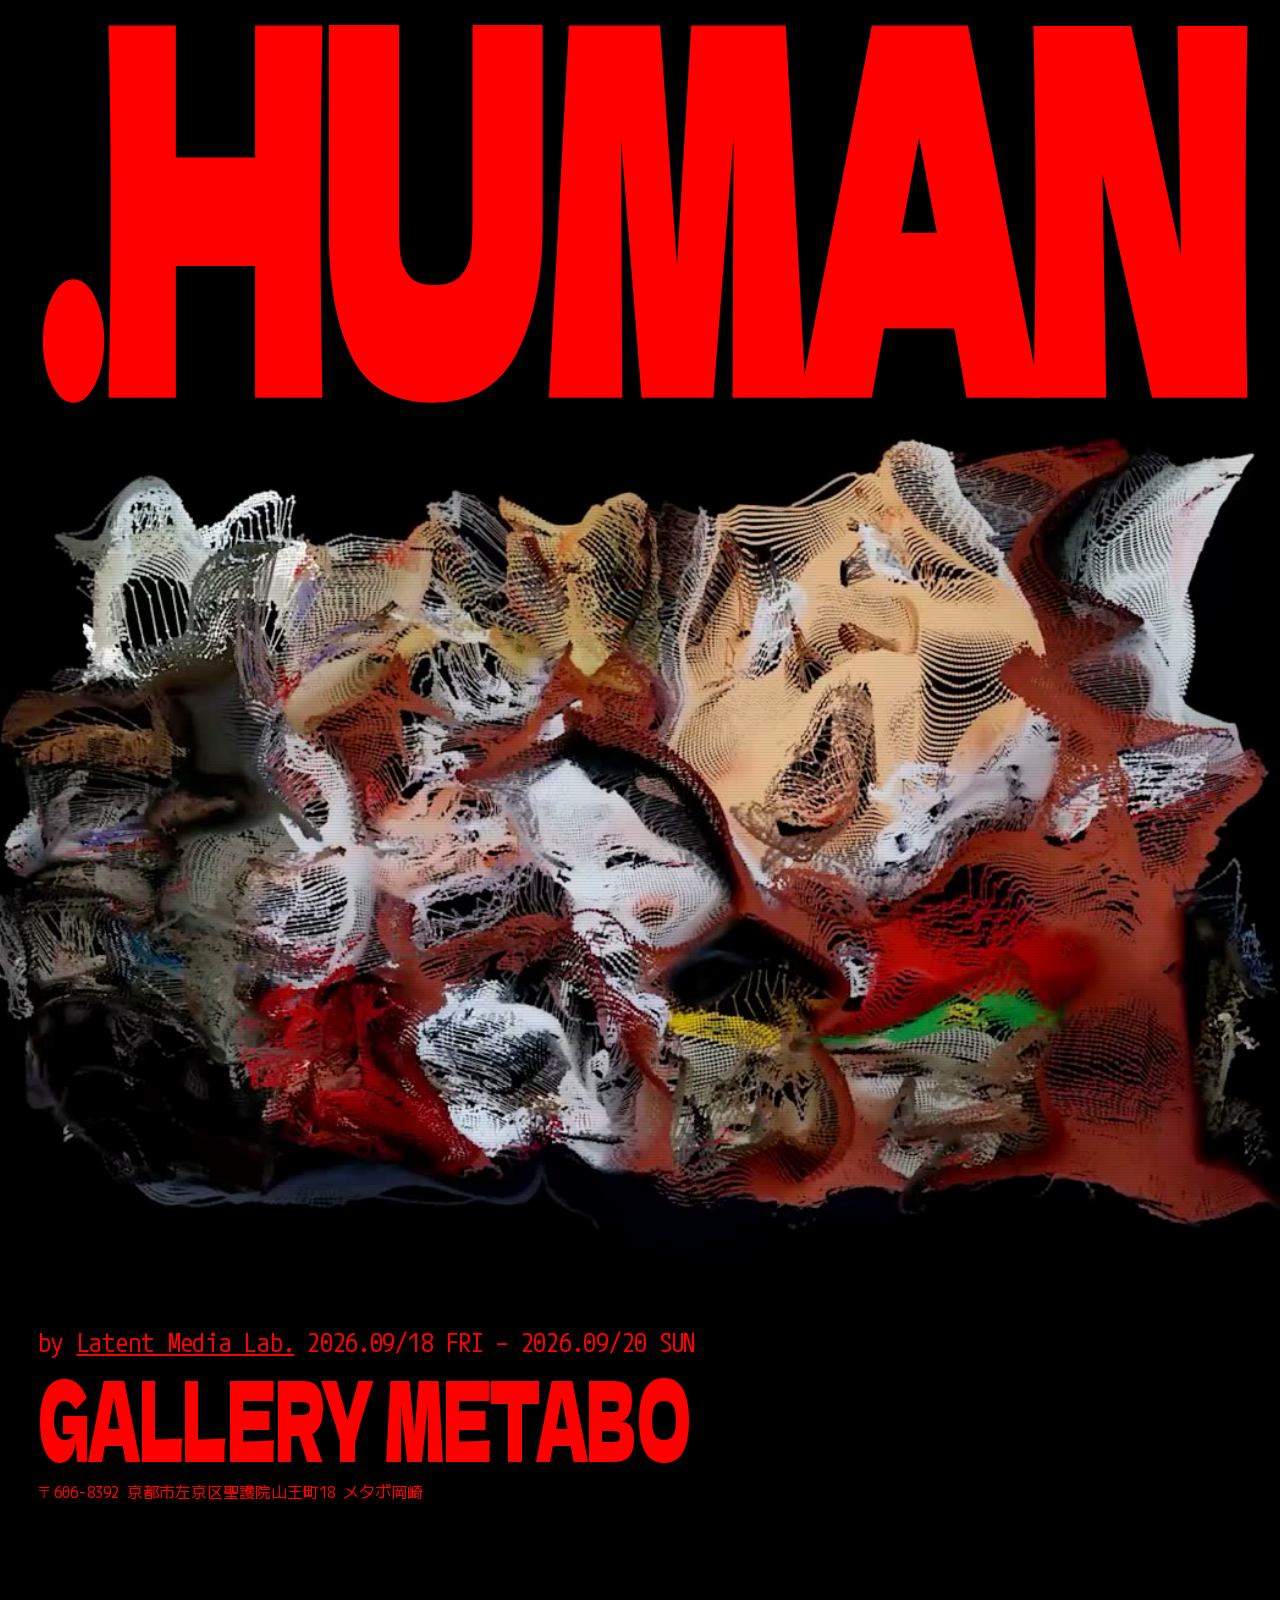
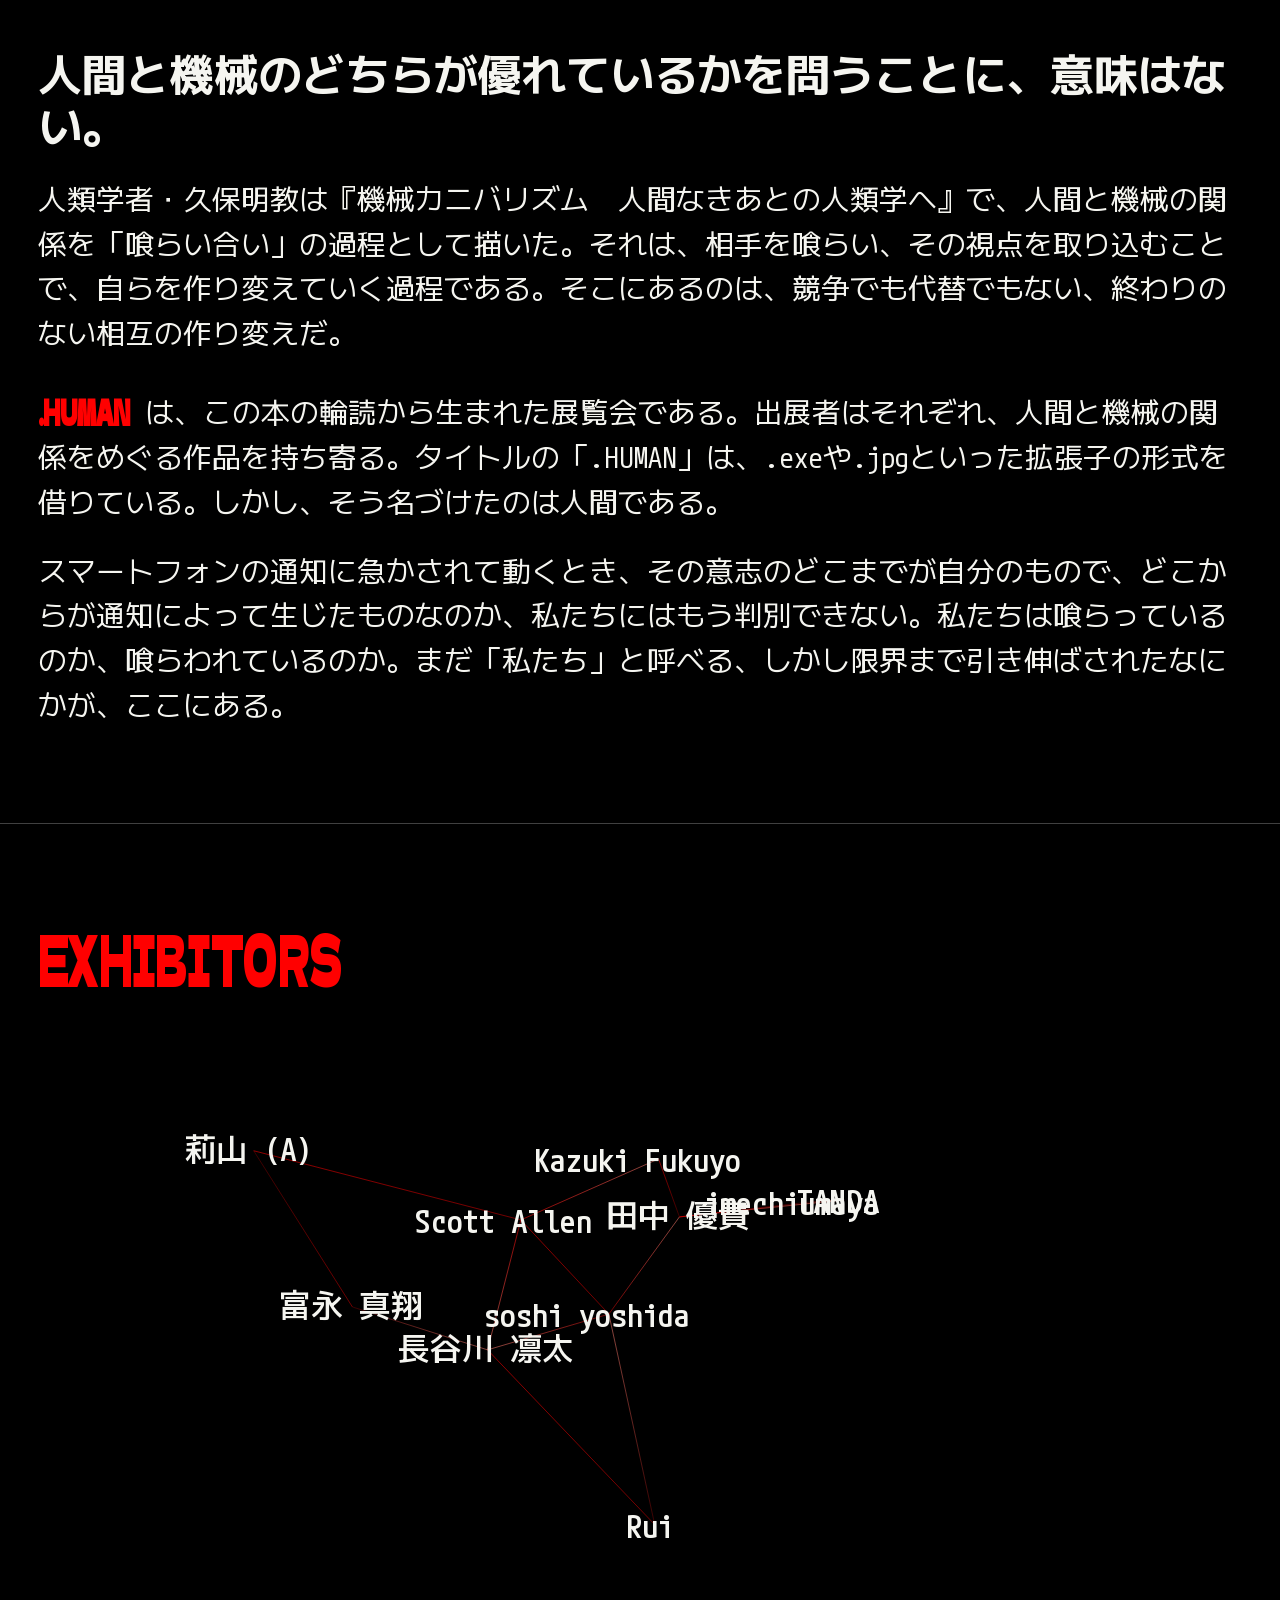
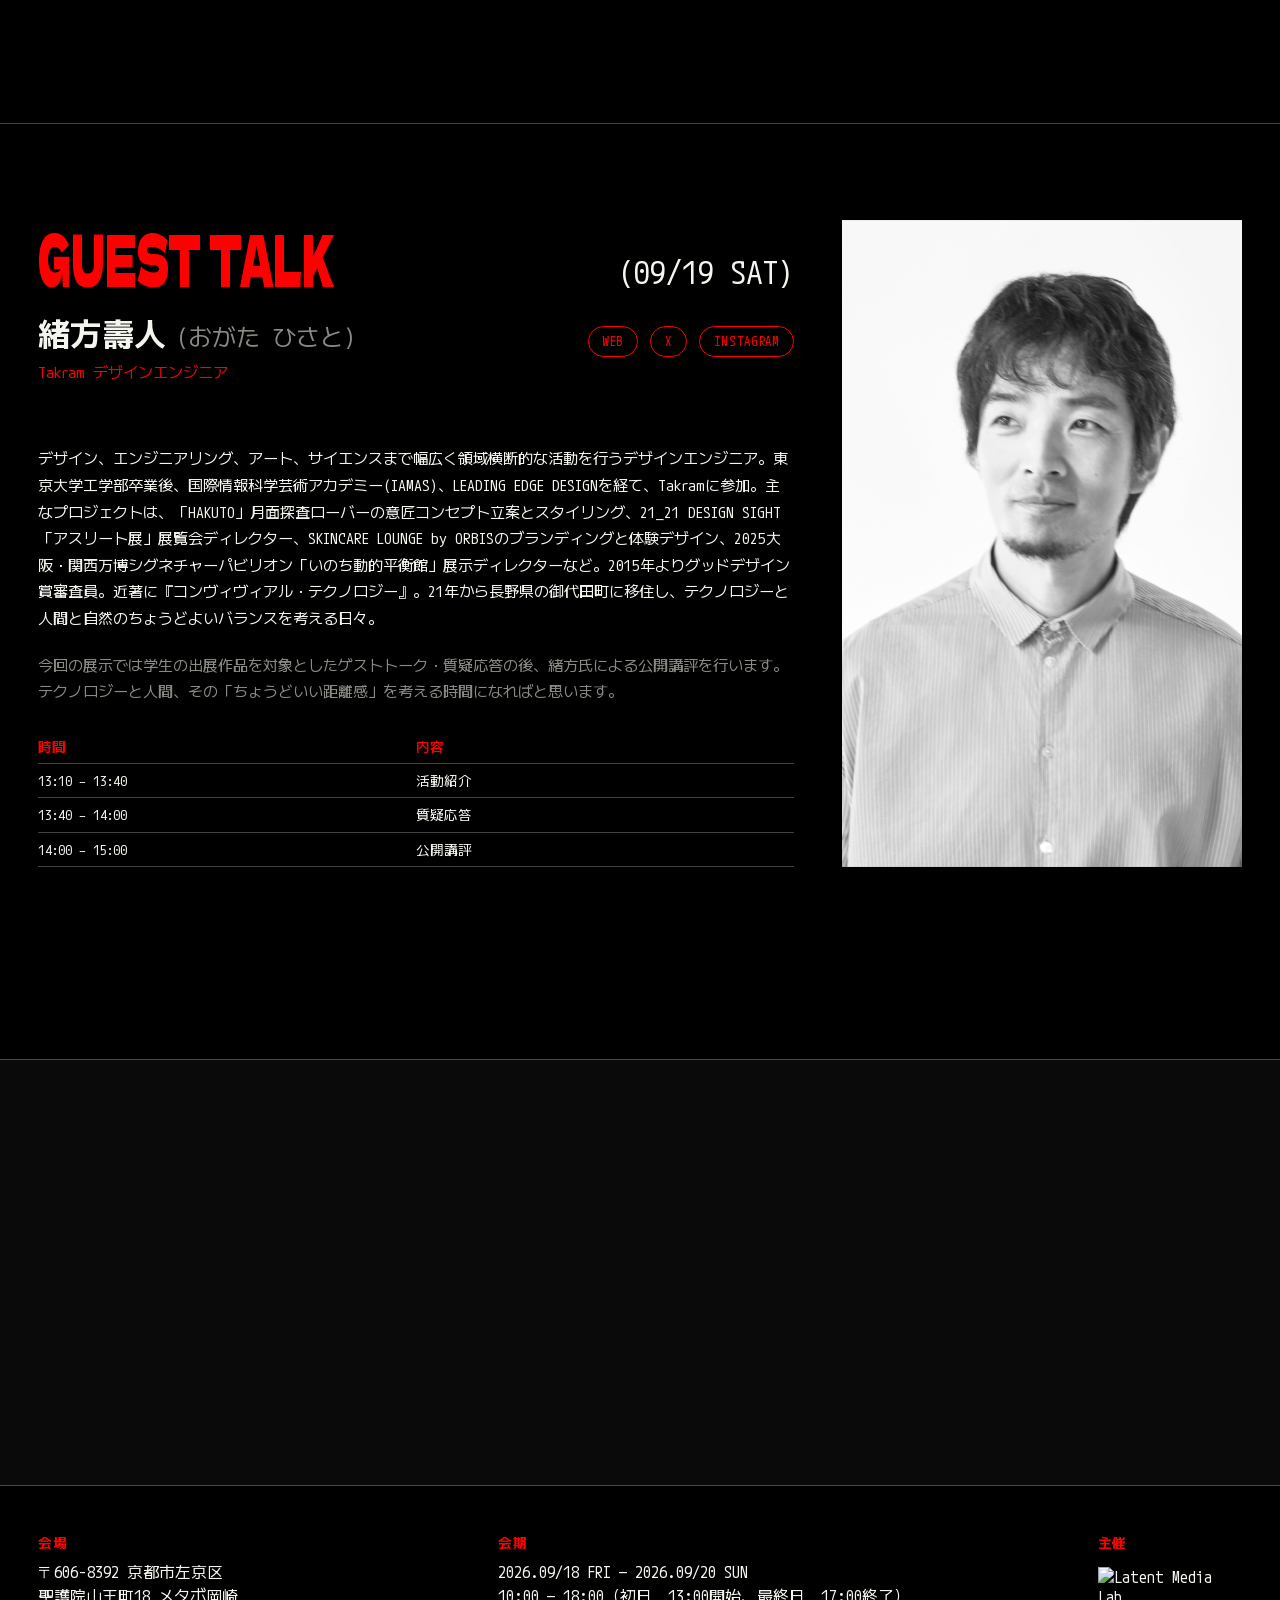
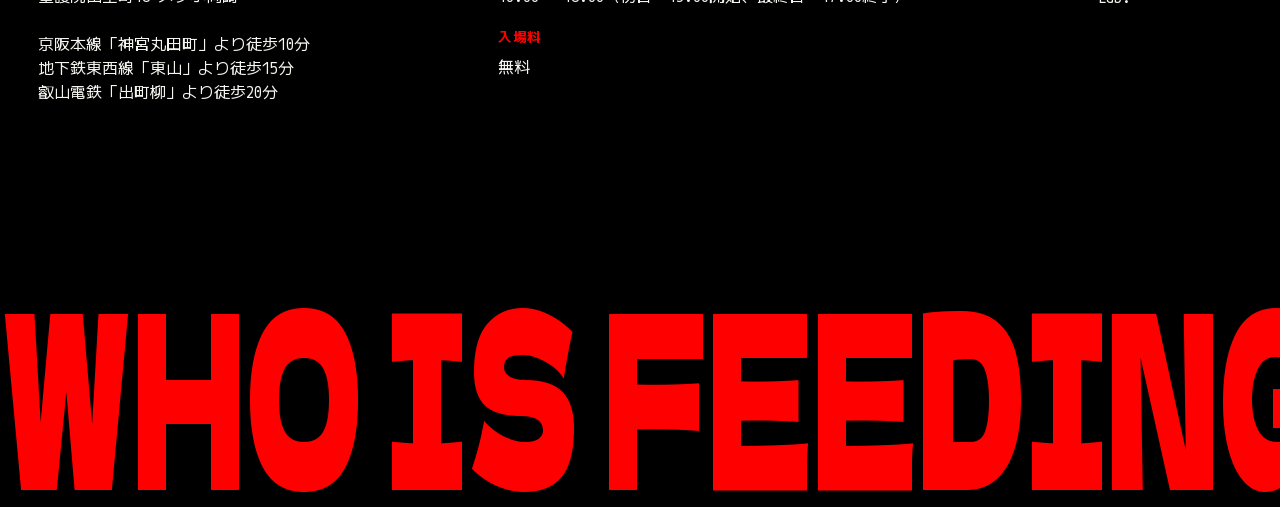
==== index.html @ b2d3a2cb "🔄 Updated video source to use compressed version and removed original file" ====
<!doctype html>
<html lang="ja">
  <head>
    <meta charset="UTF-8" />
    <script>
      /* Runs before first paint. The hero title's size is solved in JS after
         document.fonts.ready, which shifts everything below it — so the
         browser's own early jump to #hash lands on a position that's about to
         become wrong. Stash the hash and strip it here so that jump never
         happens; js/script.js scrolls there once layout has settled. */
      (function () {
        if ("scrollRestoration" in history) {
          history.scrollRestoration = "manual";
        }
        if (location.hash) {
          window.__initialHash = location.hash;
          history.replaceState(null, "", location.pathname + location.search);
        }
      })();
    </script>
    <meta name="viewport" content="width=device-width, initial-scale=1.0" />
    <title>.HUMAN</title>
    <meta
      name="description"
      content="Latent Media Lab. Presents — .HUMAN Exhibition. 2026.09.18 FRI – 2026.09.20 SUN. Gallery METABO, Kyoto."
    />

    <!-- link thumbnail: landscape only. A second (square) og:image was
         tried here, but Discord (and likely others) treats 2+ og:image
         entries as a multi-image gallery and force-crops EVERY image to a
         square grid cell — including this landscape one — instead of
         showing one clean wide banner. A single image avoids that. -->
    <meta property="og:title" content=".HUMAN" />
    <meta
      property="og:description"
      content="Latent Media Lab. Presents — .HUMAN Exhibition. 2026.09.18 FRI – 2026.09.20 SUN. Gallery METABO, Kyoto."
    />
    <meta property="og:type" content="website" />
    <meta
      property="og:url"
      content="https://latentmedialab.github.io/Exhibition1H2026/"
    />
    <meta
      property="og:image"
      content="https://latentmedialab.github.io/Exhibition1H2026/static/dothuman_thumbLandscape.jpg"
    />
    <meta property="og:image:width" content="1200" />
    <meta property="og:image:height" content="630" />
    <meta name="twitter:card" content="summary_large_image" />
    <meta name="twitter:title" content=".HUMAN" />
    <meta
      name="twitter:description"
      content="Latent Media Lab. Presents — .HUMAN Exhibition. 2026.09.18 FRI – 2026.09.20 SUN. Gallery METABO, Kyoto."
    />
    <meta
      name="twitter:image"
      content="https://latentmedialab.github.io/Exhibition1H2026/static/dothuman_thumbLandscape.jpg"
    />

    <link rel="preconnect" href="https://fonts.googleapis.com" />
    <link rel="preconnect" href="https://fonts.gstatic.com" crossorigin />
    <link
      href="https://fonts.googleapis.com/css2?family=Dela+Gothic+One&family=M+PLUS+1+Code:wght@400;500;700&display=swap"
      rel="stylesheet"
    />
    <link rel="stylesheet" href="css/style.css" />
  </head>
  <body>
    <!-- covers the page while fonts load and js/script.js's squashed-title
         math resolves — hidden by js/script.js once that settles, so
         visitors don't see the un-sized/wrong-font flash while it runs -->
    <div
      id="loadingScreen"
      class="loading-screen"
      role="status"
      aria-label="Loading"
    >
      <span class="loading-screen__mark">.HMN</span>
    </div>

    <div class="noise" aria-hidden="true"></div>

    <main>
      <section id="top" class="hero">
        <h1 class="hero__title" aria-label=".HUMAN">
          <span aria-hidden="true">.HUMAN</span>
        </h1>

        <div class="hero__art">
          <video
            class="hero__video"
            autoplay
            muted
            loop
            playsinline
            preload="auto"
            poster="static/dothuman_poster.jpg"
            aria-label="Animated generative artwork loop for .HUMAN exhibition"
          >
            <source
              src="static/dothuman_loop_compressed.mp4"
              type="video/mp4"
            />
          </video>
          <div class="hero__scan" aria-hidden="true"></div>
        </div>

        <div class="hero__info">
          <div class="hero__info-inner">
            <p class="hero__dates">
              <span class="hero__dates-org"
                >by
                <a
                  href="https://media.kyoto-seika.ac.jp/latentmedia/"
                  target="_blank"
                  rel="noopener noreferrer"
                  class="hero__dates-link"
                  >Latent Media Lab.</a
                ></span
              >
              <span class="hero__dates-range"
                >2026.09/18&nbsp;FRI&nbsp;–&nbsp;2026.09/20&nbsp;SUN</span
              >
            </p>
            <h2 class="hero__venue">
              <span
                ><a
                  href="https://www.gallery-metabo.com/"
                  target="_blank"
                  rel="noopener noreferrer"
                  class="hero__venue-link"
                  >GALLERY&nbsp;METABO</a
                ></span
              >
            </h2>
            <p class="hero__address">
              〒606-8392 京都市左京区聖護院山王町18 メタボ岡崎
            </p>
          </div>
        </div>
      </section>

      <section id="about" class="about">
        <div class="about__inner">
          <p class="about__text about__text--lead" lang="ja">
            人間と機械のどちらが優れているかを問うことに、意味はない。
          </p>
          <p class="about__text" lang="ja">
            人類学者・久保明教は『機械カニバリズム　人間なきあとの人類学へ』で、人間と機械の関係を「喰らい合い」の過程として描いた。それは、相手を喰らい、その視点を取り込むことで、自らを作り変えていく過程である。そこにあるのは、競争でも代替でもない、終わりのない相互の作り変えだ。
          </p>
          <p class="about__text" lang="ja">
            <span class="accent">.HUMAN</span>
            は、この本の輪読から生まれた展覧会である。出展者はそれぞれ、人間と機械の関係をめぐる作品を持ち寄る。タイトルの「.HUMAN」は、.exeや.jpgといった拡張子の形式を借りている。しかし、そう名づけたのは人間である。
          </p>
          <p class="about__text" lang="ja">
            スマートフォンの通知に急かされて動くとき、その意志のどこまでが自分のもので、どこからが通知によって生じたものなのか、私たちにはもう判別できない。私たちは喰らっているのか、喰らわれているのか。まだ「私たち」と呼べる、しかし限界まで引き伸ばされたなにかが、ここにある。
          </p>
        </div>
      </section>

      <section id="exhibitors" class="exhibitors">
        <div class="exhibitors__inner">
          <h2 class="section-heading">EXHIBITORS</h2>
        </div>

        <!-- a sibling of .exhibitors__inner (not nested in it) so its drag/
             float bounds span the full section width, not just the inner
             column — same full-bleed pattern as .footer__marquee below
             .footer__inner. Populated from EXHIBITORS by js/exhibitor-web.js:
             names float and drift, connected by lines to their nearest
             neighbors. Falls back to a plain wrapped list under
             prefers-reduced-motion (see .exhibitor-web in css/style.css) —
             that fallback still reads as part of this section visually
             thanks to shared padding, even though it's not in .exhibitors__inner. -->
        <ul class="exhibitor-web" id="exhibitorWeb"></ul>
      </section>

      <section id="guest" class="guest">
        <div class="guest__inner">
          <div class="guest__grid">
            <div class="guest__heading">
              <div class="guest__heading-row">
                <h2 class="section-heading">GUEST&nbsp;TALK</h2>
                <span class="guest__heading-date">(09/19 SAT)</span>
              </div>
              <div class="guest__name-row">
                <div class="guest__name-identity">
                  <h3 class="guest__name" lang="ja">緒方壽人</h3>
                  <span class="guest__name-reading">(おがた ひさと)</span>
                </div>
                <div class="social-links">
                  <a
                    href="https://takram.com/ja/people/hisato-ogata"
                    class="social-links__item"
                    target="_blank"
                    rel="noopener noreferrer"
                    >WEB</a
                  >
                  <a
                    href="https://x.com/ogatahisato"
                    class="social-links__item"
                    target="_blank"
                    rel="noopener noreferrer"
                    >X</a
                  >
                  <a
                    href="https://instagram.com/hisato"
                    class="social-links__item"
                    target="_blank"
                    rel="noopener noreferrer"
                    >INSTAGRAM</a
                  >
                </div>
              </div>
              <p class="guest__role" lang="ja">Takram デザインエンジニア</p>
            </div>

            <div class="guest__photo">
              <img
                src="static/person_hisato-ogata.png"
                alt="Portrait of Hisato Ogata"
              />
            </div>

            <div class="guest__body">
              <p class="guest__bio" lang="ja">
                デザイン、エンジニアリング、アート、サイエンスまで幅広く領域横断的な活動を行うデザインエンジニア。東京大学工学部卒業後、国際情報科学芸術アカデミー(IAMAS)、LEADING
                EDGE
                DESIGNを経て、Takramに参加。主なプロジェクトは、「HAKUTO」月面探査ローバーの意匠コンセプト立案とスタイリング、21_21
                DESIGN SIGHT「アスリート展」展覧会ディレクター、SKINCARE LOUNGE
                by
                ORBISのブランディングと体験デザイン、2025大阪・関西万博シグネチャーパビリオン「いのち動的平衡館」展示ディレクターなど。2015年よりグッドデザイン賞審査員。近著に『コンヴィヴィアル・テクノロジー』。21年から長野県の御代田町に移住し、テクノロジーと人間と自然のちょうどよいバランスを考える日々。
              </p>

              <p class="guest__desc" lang="ja">
                今回の展示では学生の出展作品を対象としたゲストトーク・質疑応答の後、緒方氏による公開講評を行います。テクノロジーと人間、その「ちょうどいい距離感」を考える時間になればと思います。
              </p>

              <!-- inside .guest__body (not a sibling of .guest__grid): on
                   desktop that keeps it confined to the text column next to
                   .guest__photo; on mobile .guest__body already spans the
                   full row, so the table does too without any extra rule -->
              <table class="schedule">
                <colgroup>
                  <col class="schedule__col-time" />
                  <col />
                </colgroup>
                <thead>
                  <tr>
                    <th lang="ja">時間</th>
                    <th lang="ja">内容</th>
                  </tr>
                </thead>
                <tbody>
                  <tr>
                    <td>13:10 – 13:40</td>
                    <td lang="ja">活動紹介</td>
                  </tr>
                  <tr>
                    <td>13:40 – 14:00</td>
                    <td lang="ja">質疑応答</td>
                  </tr>
                  <tr>
                    <td>14:00 – 15:00</td>
                    <td lang="ja">公開講評</td>
                  </tr>
                </tbody>
              </table>
            </div>
          </div>
        </div>
      </section>

      <section id="footer" class="footer">
        <div class="footer__inner">
          <div class="footer__layout">
            <div class="footer__map">
              <iframe
                src="https://www.google.com/maps?q=%E4%BA%AC%E9%83%BD%E5%BA%9C%E4%BA%AC%E9%83%BD%E5%B8%82%E5%B7%A6%E4%BA%AC%E5%8C%BA%E8%81%96%E8%AD%B7%E9%99%A2%E5%B1%B1%E7%8E%8B%E7%94%BA18%20%E3%83%A1%E3%82%BF%E3%83%9C%E5%B2%A1%E5%B4%8E%20GALLERY%20METABO&output=embed"
                title="Map to GALLERY METABO"
                loading="lazy"
                referrerpolicy="no-referrer-when-downgrade"
              ></iframe>
            </div>

            <div class="footer__grid">
              <div class="footer__block footer__block--venue">
                <h3 lang="ja">会場</h3>
                <p lang="ja">
                  〒606-8392 京都市左京区<br />聖護院山王町18 メタボ岡崎
                </p>
                <p lang="ja">
                  <br />京阪本線「神宮丸田町」<wbr /><span
                    class="footer__access-time"
                    >より徒歩10分</span
                  ><br />地下鉄東西線「東山」<wbr /><span
                    class="footer__access-time"
                    >より徒歩15分</span
                  ><br />叡山電鉄「出町柳」<wbr /><span
                    class="footer__access-time"
                    >より徒歩20分</span
                  >
                </p>
              </div>
              <div class="footer__block footer__block--dates">
                <h3 lang="ja">会期</h3>
                <p>2026.09/18 FRI — <wbr />2026.09/20 SUN</p>
                <p lang="ja">
                  10:00 — 18:00（初日　13:00開始、最終日　17:00終了）
                </p>
                <h3 class="footer__block-sub" lang="ja">入場料</h3>
                <p lang="ja">無料</p>
              </div>
              <div class="footer__block footer__block--brand">
                <h3 lang="ja">主催</h3>
                <a
                  href="https://media.kyoto-seika.ac.jp/latentmedia/"
                  target="_blank"
                  rel="noopener noreferrer"
                >
                  <img
                    class="footer__logo"
                    src="https://media.kyoto-seika.ac.jp/latentmedia/wp-content/themes/LatentMediaLab/assets/img/latentmedialab_logotype_white.png"
                    alt="Latent Media Lab."
                  />
                </a>
              </div>
            </div>
          </div>
        </div>

        <div
          class="footer__marquee"
          aria-label="WHO IS FEEDING WHOM? WHAT DOES THE MACHINE CONSUME TO BECOME US? WHEN DOES THE COPY START EATING THE ORIGINAL? WHERE DOES THE HUMAN END AND THE MACHINE BEGIN? WHY DO WE KEEP FEEDING IT OURSELVES?"
        >
          <div class="footer__marquee-squash" aria-hidden="true">
            <div class="footer__marquee-track">
              <span class="footer__marquee-item">WHO IS FEEDING WHOM?</span>
              <span class="footer__marquee-item"
                >WHAT DOES THE MACHINE CONSUME TO BECOME US?</span
              >
              <span class="footer__marquee-item"
                >WHEN DOES THE COPY START EATING THE ORIGINAL?</span
              >
              <span class="footer__marquee-item"
                >WHERE DOES THE HUMAN END AND THE MACHINE BEGIN?</span
              >
              <span class="footer__marquee-item"
                >WHY DO WE KEEP FEEDING IT OURSELVES?</span
              >
              <span class="footer__marquee-item">WHO IS FEEDING WHOM?</span>
              <span class="footer__marquee-item"
                >WHAT DOES THE MACHINE CONSUME TO BECOME US?</span
              >
              <span class="footer__marquee-item"
                >WHEN DOES THE COPY START EATING THE ORIGINAL?</span
              >
              <span class="footer__marquee-item"
                >WHERE DOES THE HUMAN END AND THE MACHINE BEGIN?</span
              >
              <span class="footer__marquee-item"
                >WHY DO WE KEEP FEEDING IT OURSELVES?</span
              >
            </div>
          </div>
        </div>
      </section>
    </main>

    <script src="js/exhibitors-data.js"></script>
    <script src="js/exhibitor-web.js"></script>
    <script src="js/script.js"></script>
  </body>
</html>
---- css/style.css ----
/* ==========================================================================
   .HUMAN — Latent Media Lab. exhibition site
   Black / red / Dela Gothic One, built off the exhibition poster.
   ========================================================================== */

:root {
  --black: #000000;
  --red: #ff0000;
  --white: #f5f5f0;
  --grey: #8a8a85;
  --gap: clamp(1rem, 3vw, 2.5rem);
  /* Dela Gothic One ships in ONE weight (400). Always pair this with
     font-weight: 400 — heading tags default to bold, and with no real 700
     face the browser fakes it by stroking the outline, which reads as an
     unwanted outline on the glyphs. */
  --font-display: "Dela Gothic One", sans-serif;
  --font-body: "M PLUS 1 Code", ui-monospace, monospace;
}

* {
  box-sizing: border-box;
}

html {
  scroll-behavior: smooth;
}

body {
  margin: 0;
  background: var(--black);
  color: var(--white);
  font-family: var(--font-body);
  overflow-x: hidden;
}

/* Dela Gothic One display type, squashed to 50% width for a condensed poster look.
   transform-origin is "left" (not "center") because width:fit-content/inline-block
   sizing is computed on the UNSCALED text — the paint-time transform doesn't shrink
   the reserved layout box. Anchoring the squash to the left edge keeps the visible
   glyphs flush with where the box actually starts, instead of drifting toward the
   center of a box that's twice as wide as what's drawn. hero__title is exempt: it's
   centered on purpose, and its full-width box already keeps both centers coincident. */
.hero__venue,
.section-heading,
.artist__name,
.past-works__heading {
  display: inline-block;
  transform: scaleX(0.5);
  transform-origin: left;
}

.hero__venue,
.section-heading,
.artist__name,
.past-works__heading {
  display: block;
}

.hero__title {
  /* flex + justify-content (not text-align), because text-align:center
     clamps rather than overflowing symmetrically once inline content is
     wider than its box — it silently stops centering the moment the
     squashed-but-still-oversized text no longer fits. Flex centering has
     no such clamp: the item overflows equally on both sides as intended. */
  display: flex;
  justify-content: center;
  transform: scaleX(0.5) translateY(-0.025em);
  transform-origin: center;
}

img,
video {
  display: block;
  max-width: 100%;
}

a {
  color: inherit;
  text-decoration: none;
}

/* subtle film-grain noise over everything, poster-print feel */
.noise {
  position: fixed;
  inset: 0;
  pointer-events: none;
  z-index: 999;
  opacity: 0.035;
  mix-blend-mode: overlay;
  background-image: url("data:image/svg+xml,%3Csvg xmlns='http://www.w3.org/2000/svg' width='120' height='120'%3E%3Cfilter id='n'%3E%3CfeTurbulence type='fractalNoise' baseFrequency='0.9' numOctaves='2' stitchTiles='stitch'/%3E%3C/filter%3E%3Crect width='100%25' height='100%25' filter='url(%23n)'/%3E%3C/svg%3E");
}

/* ---------- loading screen ---------- */

.loading-screen {
  position: fixed;
  inset: 0;
  z-index: 1000;
  display: flex;
  align-items: center;
  justify-content: center;
  background: var(--black);
  transition:
    opacity 0.4s ease,
    visibility 0.4s ease;
}

.loading-screen__mark {
  /* squashed to 50% width like the rest of the site's Dela Gothic One display
     type (see the comment above .hero__venue/.section-heading/.artist__name) —
     inline-block so the transform has a box to scale, centered origin since
     the flex-centered box's center should stay put as it's squashed */
  display: inline-block;
  transform: scaleX(0.5);
  font-family: var(--font-display);
  font-weight: 700;
  color: var(--red);
  font-size: clamp(1.8rem, 8vw, 3.5rem);
  letter-spacing: -0.01em;
  animation: loading-pulse 1.1s ease-in-out infinite;
}

@keyframes loading-pulse {
  0%,
  100% {
    opacity: 1;
  }
  50% {
    opacity: 0.3;
  }
}

/* js/script.js adds this once fonts are ready and the squashed titles have
   resized — kept in the DOM (not display:none) until the transition ends,
   so the fade actually plays instead of snapping away instantly */
.loading-screen--hidden {
  opacity: 0;
  visibility: hidden;
  pointer-events: none;
}

/* visitors who'd rather not see a pulsing animation get an instant hide
   instead — the screen still exists just as long, only the "loading" cue
   changes from pulsing to static */
@media (prefers-reduced-motion: reduce) {
  .loading-screen__mark {
    animation: none;
  }
}

/* ---------- hero (poster reproduction) ---------- */

.hero {
  position: relative;
  display: flex;
  flex-direction: column;
  min-height: 100vh;
}

.hero__title {
  margin: 0;
  padding: 0 var(--gap);
  line-height: 0.82;
  color: var(--red);
  font-family: var(--font-display);
  /* Dela Gothic One only ships weight 400 (see :root), so this is a
     deliberate synthetic/pseudo bold — the browser fakes 700 by stroking
     the outline. Intentional here for extra weight on the poster title;
     everywhere else in this file the same face is pinned to 400 to avoid it. */
  font-weight: 700;
  /* fallback size before js/fill-width.js measures and sets the exact
     px value that makes the squashed glyphs span edge to edge */
  font-size: clamp(4.5rem, 18vw, 15rem);
  letter-spacing: -0.01em;
  white-space: nowrap;
  /* poster-style display text, not reading content — the visible glyphs are
     already aria-hidden (this h1's real accessible name is its aria-label),
     so blocking selection here doesn't affect screen readers */
  -webkit-user-select: none;
  user-select: none;
}

/* inline-block (not plain inline) so scrollWidth is measurable in js/script.js */
.hero__title span {
  display: inline-block;
}

.hero__art {
  position: relative;
  width: 100%;
  aspect-ratio: 16 / 11;
  background: var(--black);
  overflow: hidden;
  margin: clamp(0.75rem, 2vw, 1.5rem) 0;
}

.hero__video {
  /* absolute + inset (not width/height:100%): a replaced element's
     percentage height doesn't reliably resolve against a flex-grown
     parent's height (mobile's .hero__art) — it falls back to sizing from
     the video's own intrinsic aspect ratio instead. inset:0 against
     .hero__art's position:relative isn't subject to that ambiguity. */
  position: absolute;
  inset: 0;
  width: 100%;
  height: 100%;
  object-fit: cover;
  filter: saturate(1.05) contrast(1.02);
}

.hero__scan {
  position: absolute;
  inset: 0;
  pointer-events: none;
  background: repeating-linear-gradient(
    to bottom,
    rgba(0, 0, 0, 0.12) 0px,
    rgba(0, 0, 0, 0.12) 1px,
    transparent 1px,
    transparent 3px
  );
  mix-blend-mode: multiply;
  opacity: 0.35;
}

.hero__info {
  padding: 0 var(--gap) clamp(1.5rem, 4vw, 3rem);
  color: var(--red);
}

/* same max-width + centering as .about__inner, so hero content lines up
   with the rest of the page's text column at wide viewports */
.hero__info-inner {
  max-width: 80rem;
  margin: 0 auto;
}

.hero__dates {
  margin: 0 0 0.2em;
  font-size: clamp(0.95rem, 2.4vw, 1.6rem);
  letter-spacing: -0.01em;
}

/* each half stays on one line; the only breakable space is the regular one
   between these two spans, so a wrap (e.g. on mobile) lands there — not
   inside the date range itself, where the &nbsp;-joined words already
   resist breaking at the spaces but an en dash can still break right after it */
.hero__dates-org,
.hero__dates-range {
  white-space: nowrap;
}

.hero__dates-link {
  text-decoration: underline;
}

.hero__venue {
  margin: 0;
  width: fit-content;
  font-family: var(--font-display);
  font-weight: 400;
  font-size: clamp(1.8rem, 9.5vw, 7rem);
  line-height: 0.9;
  letter-spacing: -0.01em;
  overflow-wrap: break-word;
}

/* Dela Gothic One's natural glyph metrics are much taller than this
   line-height box (see the ink-vs-line-box measurements near
   .about__text--lead) — the actual ink (cap-height, no descenders here)
   sits well within the box already, but browsers hit-test text against the
   font's own metrics, not the declared line-height. Without this clip, that
   invisible overshoot bleeds into .hero__dates above and steals clicks
   meant for its link. Scoped to the link itself (not .hero__venue, which
   needs its plain width: fit-content + transform combo left alone — adding
   overflow: hidden there instead made the box shrink-wrap to roughly half
   its content's actual width, silently cropping "METABO" off the side). */
.hero__venue-link {
  display: inline-block;
  overflow: hidden;
  line-height: 0.9;
}

/* inline-block (not plain inline) so scrollWidth is measurable in js/script.js */
.hero__venue span {
  display: inline-block;
}

.hero__address {
  margin: 1rem 0 0;
  font-size: clamp(0.7rem, 1.6vw, 1rem);
  color: var(--red);
}

/* ---------- about ---------- */

.about {
  padding: clamp(3rem, 8vw, 6rem) var(--gap);
}

.about__inner {
  max-width: 80rem;
  margin: 0 auto;
}

.about__text {
  margin: 0 0 1.5rem;
  font-weight: 400;
  font-size: clamp(1.1rem, 2.6vw, 1.8rem);
  line-height: 1.55;
  color: var(--white);
}

.about__text:last-child {
  margin-bottom: 0;
}

/* visually (not numerically) matches .section-heading (GUEST TALK /
   EXHIBITORS). Matching cap-height alone isn't enough here: .section-heading
   is squashed to half width (scaleX(0.5)), so its glyphs are tall and thin,
   while M PLUS 1 Code's full-width kanji are roughly square — at equal
   height the kanji have far more stroke area/width and read as noticeably
   bigger. Scaling by rendered glyph AREA instead (kanji are ~square, so
   area shrinks with the square of font-size) lands near 60% of the
   headings' own clamp(), which is what actually reads as the same size. */
.about__text--lead {
  font-size: clamp(1.65rem, 4.25vw, 2.75rem);
  font-weight: 700;
  line-height: 1.2;
}

/* squashed like the other display type. Sitting inline in running text, the
   transform halves what's painted but leaves the full-width layout box
   behind — a visible hole mid-sentence. ".HUMAN" in Dela Gothic One measures
   5.045em, so pulling the following text back by half that (2.5225em) closes
   the gap exactly, at any font-size. Re-measure if this string ever changes
   (including if the synthetic-bold weight below shifts the glyph width). */
.about__text .accent {
  display: inline-block;
  color: var(--red);
  font-family: var(--font-display);
  /* deliberate pseudo bold — see .hero__title for why this deviates from
     the font-weight: 400 pin used everywhere else in this file */
  font-weight: 700;
  font-size: 1.25em;
  transform: scaleX(0.5) translateY(0.075em);
  transform-origin: left;
  margin-right: -2.5225em;
}

/* ---------- guest talk ---------- */

.guest {
  padding: clamp(3rem, 8vw, 6rem) var(--gap);
  border-top: 1px solid rgba(255, 255, 255, 0.25);
}

.guest__inner {
  max-width: 80rem;
  margin: 0 auto;
}

/* title/name (+ links) on the left, a portrait photo top-right stretched to
   match the full height of the text column — heading stacked above body,
   both in a single left column, with the photo spanning both rows */
.guest__grid {
  display: grid;
  grid-template-columns: 1fr auto;
  grid-template-areas:
    "heading photo"
    "body    photo";
  column-gap: clamp(1.5rem, 4vw, 3rem);
  row-gap: clamp(1.5rem, 4vw, 2.5rem);
  align-items: stretch;
}

.guest__heading {
  grid-area: heading;
}

/* holds GUEST TALK + its date. Not flex: .section-heading's own layout
   width is its UNSQUASHED (2x visual) size — see the squash comment near
   the top of this file — so a flex sibling would see it as far wider than
   it looks and get pushed onto its own line. Absolutely positioning the
   date against this row instead pins it to the row's actual rendered
   width, independent of that oversized box. Half of .section-heading's own
   2.5rem margin — scoped to guest only, Exhibitors and the artist page
   keep the full amount */
.guest__heading-row {
  position: relative;
  margin: 0 0 1.25rem;
}

.guest__heading-row .section-heading {
  margin: 0;
}

/* matches .guest__name's font/color/size, regular weight so the date reads
   lighter than the headline it's positioned against */
.guest__heading-date {
  position: absolute;
  right: 0;
  bottom: 0;
  font-family: var(--font-body);
  font-weight: 400;
  color: var(--white);
  font-size: clamp(1.4rem, 3.2vw, 2rem);
  white-space: nowrap;
}

.guest__name-row {
  display: flex;
  align-items: baseline;
  justify-content: space-between;
  flex-wrap: wrap;
  gap: 0.75rem 1.5rem;
}

/* groups the name with its furigana so name-row's space-between still just
   sees two items (this group vs .social-links) — also what mobile unwraps
   (display: contents) to place the name and reading in separate rows */
.guest__name-identity {
  display: flex;
  align-items: baseline;
  flex-wrap: wrap;
}

.guest__photo {
  grid-area: photo;
  aspect-ratio: 3 / 4;
  width: 100%;
  max-width: 25rem;
  height: 100%;
  justify-self: end;
  align-self: start;
  overflow: hidden;
  background: #0a0a0a;
}

.guest__photo img {
  width: 100%;
  height: 100%;
  object-fit: cover;
  filter: grayscale(1) contrast(1.05);
}

.guest__body {
  grid-area: body;
}

.guest__name {
  font-family: var(--font-body);
  font-weight: 700;
  color: var(--white);
  font-size: clamp(1.4rem, 3.2vw, 2rem);
  margin: 0;
  line-height: 1.4;
}

.guest__name-reading {
  font-weight: 400;
  color: var(--grey);
  /* fixed clamp, not em: since .guest__name-identity's display: contents
     unwrap (mobile) sits this as a sibling of .guest__name rather than a
     descendant, "em" here resolves against the inherited base size, not
     .guest__name's — a fixed size that tracks the same clamp() inputs
     keeps it proportional to the name regardless of which context is active */
  font-size: clamp(1rem, 2.4vw, 1.5rem);
  margin-left: 0.4em;
}

.guest__role {
  margin: 0.4rem 0 1.5rem;
  color: var(--red);
  font-size: 0.95rem;
}

.guest__bio,
.guest__desc {
  margin: 0 0 1.25rem;
  font-size: 0.95rem;
  line-height: 1.75;
  color: var(--white);
}

.guest__desc {
  color: var(--grey);
}

.schedule {
  width: 100%;
  /* auto layout only sizes columns to their own content, which for short
     times/labels like these falls well short of 100% — fixed (together
     with .schedule__col-time below) makes the declared width actually
     apply, instead of leaving unclaimed space (and no border-bottom) past
     wherever the content-sized columns happened to end */
  table-layout: fixed;
  border-collapse: collapse;
  margin: 1.5rem 0 0;
  font-size: 0.85rem;
}

/* percentage width on td/th themselves doesn't reliably drive fixed-layout
   column sizing across browsers — a <colgroup> col is what the table
   layout algorithm actually sizes columns from */
.schedule__col-time {
  width: 50%;
}

.schedule th,
.schedule td {
  text-align: left;
  padding: 0.6em 1em 0.6em 0;
  border-bottom: 1px solid rgba(255, 255, 255, 0.25);
}

.schedule th {
  color: var(--red);
  font-weight: 500;
}

.social-links {
  display: flex;
  gap: 0.75rem;
  flex-wrap: wrap;
}

.social-links__item {
  border: 1px solid var(--red);
  border-radius: 999px;
  color: var(--red);
  font-size: 0.8rem;
  letter-spacing: 0.05em;
  padding: 0.5em 1.1em;
  transition:
    background 0.15s ease,
    color 0.15s ease;
}

.social-links__item:hover {
  background: var(--red);
  color: var(--black);
}

/* ---------- exhibitors ---------- */

.exhibitors {
  display: flex;
  flex-direction: column;
  min-height: 100vh;
  padding: clamp(3rem, 8vw, 6rem) var(--gap);
  border-top: 1px solid rgba(255, 255, 255, 0.25);
}

.exhibitors__inner {
  /* explicit 100% (not the implicit auto every other __inner wrapper relies
     on): .exhibitors is a flex column now (for .exhibitor-web's flex-grow,
     see below), and a flex item with auto width AND auto margins resolves
     to fit-content instead of filling the line — margin:auto disables
     stretch per spec, leaving only the heading's own (transform-widened)
     layout width to size against, off-center and too narrow. An explicit
     width sidesteps that resolution entirely, flex item or not. */
  width: 100%;
  max-width: 80rem;
  margin: 0 auto;
}

.section-heading {
  width: fit-content;
  font-family: var(--font-display);
  font-weight: 400;
  color: var(--red);
  /* mobile floor raised from 2.2rem: at that size 7vw hits the floor on
     every phone width, so the heading never grows relative to nearby body
     text the way it does on desktop, reading as weaker hierarchy */
  font-size: clamp(2.75rem, 7vw, 4.5rem);
  margin: 0 0 2.5rem;
  line-height: 1;
}

/* baseline: a plain wrapped list of names. This is what renders with no JS,
   under prefers-reduced-motion (js/exhibitor-web.js bails before adding
   --live), and is what js/exhibitor-web.js measures each link's natural
   size from before switching it to position: absolute. */
.exhibitor-web {
  list-style: none;
  margin: 0;
  padding: 0;
  display: flex;
  flex-wrap: wrap;
  gap: 1rem clamp(1.5rem, 4vw, 3rem);
  /* fills whatever height .exhibitors's own min-height: 100vh leaves after
     the heading, instead of sizing off its own content or a fixed clamp()
     — same technique as .hero__art, and for the same reason: a fixed
     figure tuned for one screen is wrong on every other */
  flex: 1 1 auto;
}

.exhibitor-web__link {
  display: inline-block;
  padding: 0.35em 0.5em;
  font-weight: 500;
  color: var(--white);
  white-space: nowrap;
  /* same size as .guest__name, so the two name treatments read as a pair */
  font-size: clamp(1.4rem, 3.2vw, 2rem);
  transition: color 0.15s ease;
}

/* desktop: names with a space stay one line — the <br> js/exhibitor-web.js
   always inserts for these is switched on only in the mobile media query */
.exhibitor-web__break {
  display: none;
}

.exhibitor-web__link:hover,
.exhibitor-web__link:focus-visible {
  color: var(--red);
}

/* enhanced mode (js/exhibitor-web.js): a bounded box the names float
   around inside, each positioned via transform: translate() every frame.
   Height comes from .exhibitor-web's own flex-grow above; min-height is
   just a floor for pathologically short viewports. */
.exhibitor-web--live {
  position: relative;
  min-height: 18rem;
  overflow: hidden;
}

.exhibitor-web--live .exhibitor-web__item {
  position: absolute;
  top: 0;
  left: 0;
  /* js sets the real position on first frame; start off the visible edge
     instead of stacked at (0,0) so there's no flash before that */
  transform: translate(-9999px, -9999px);
}

.exhibitor-web--live .exhibitor-web__link {
  cursor: grab;
  /* dragging is press-and-move, not a touch scroll gesture */
  touch-action: none;
}

.exhibitor-web__item.is-dragging {
  /* picked-up name paints above its neighbors instead of possibly under them */
  z-index: 1;
}

.exhibitor-web__item.is-dragging .exhibitor-web__link {
  cursor: grabbing;
}

/* nearest-neighbor lines, redrawn every frame to track the floating names.
   Sits behind the <li> links in paint order (inserted as the first child) */
.exhibitor-web__lines {
  position: absolute;
  inset: 0;
  width: 100%;
  height: 100%;
  pointer-events: none;
}

/* ---------- footer (visit info + closing marquee) ---------- */

.footer {
  /* horizontal inset for everything in the section — .footer__map opts out
     of it deliberately (see its own comment) via a viewport-relative bleed,
     not by escaping this padding */
  padding: clamp(3rem, 8vw, 6rem) var(--gap) 0;
}

.footer__inner {
  max-width: 80rem;
  margin: 0 auto;
}

/* a full-width map on top, the info blocks in a single row beneath it */
.footer__layout {
  display: block;
}

/* break out of .footer__inner's max-width to bleed full viewport width,
   regardless of how deep this sits inside centered containers */
.footer__map {
  width: 100vw;
  margin-left: 50%;
  transform: translateX(-50%);
  aspect-ratio: 3 / 1;
  border-top: 1px solid rgba(255, 255, 255, 0.25);
  border-bottom: 1px solid rgba(255, 255, 255, 0.25);
  overflow: hidden;
  background: #0a0a0a;
  margin-bottom: clamp(2rem, 5vw, 3rem);
}

.footer__map iframe {
  width: 100%;
  height: 100%;
  border: 0;
}

/* columns size to their own content and space-between distributes the
   leftover width evenly, instead of stretching to 1fr with a fixed gap.
   3 tracks for the 3 .footer__block children — a 4th phantom track here
   would eat into the space-between distribution and pull the last real
   column in from the right edge instead of flush against it */
.footer__grid {
  display: grid;
  grid-template-columns: repeat(3, auto);
  justify-content: space-between;
  row-gap: 2.5rem;
  padding-bottom: 10rem;
}

.footer__block h3 {
  margin: 0 0 0.6rem;
  font-size: 0.85rem;
  color: var(--red);
  letter-spacing: 0.05em;
}

.footer__block h3.footer__block-sub {
  margin-top: 1.25rem;
}

.footer__block p {
  margin: 0;
  font-size: 1rem;
  line-height: 1.5;
  color: var(--white);
}

/* CJK line-breaking allows a break between any two characters by default,
   including mid-word inside 徒歩 — nowrap keeps "より徒歩10分" together as
   one unit; the <wbr> right before it in the HTML is the only break point
   offered, and only gets used if the station name's line doesn't fit it */
.footer__access-time {
  white-space: nowrap;
}

/* per-day hours as a two-column grid so the times line up, instead of
   restating the month/weekday already given by the date range above */
.footer__hours {
  display: grid;
  grid-template-columns: auto auto;
  column-gap: 0.75em;
  row-gap: 0.1em;
}

.footer__hours span:nth-child(odd) {
  color: var(--grey);
}

.footer__logo {
  margin-top: 1rem;
  max-width: 9rem;
  height: auto;
}

/* the closing .human — a looping marquee of questions, same visual size
   as .hero__title (synced by js/script.js), with the same kind of open
   vertical margin the hero gives its own title */
.footer__marquee {
  /* deliberately bleeds past .footer's own horizontal padding — same
     viewport-relative technique as .footer__map, so it reaches both edges
     regardless of how deep this sits inside centered/padded containers */
  width: 100vw;
  margin-left: 50%;
  transform: translateX(-50%);
  overflow: hidden;
}

/* on artist.html the marquee is the footer's only content (no visit grid
   above it) — .footer already supplies the top padding, so drop the extra */
.footer__marquee:first-child {
  margin-top: 0;
  border-top: 0;
}

.footer__marquee-squash {
  display: block;
  transform: scaleX(0.5);
  transform-origin: left;
}

.footer__marquee-track {
  display: flex;
  align-items: baseline;
  width: max-content;
  animation: footer-marquee 240s linear infinite;
}

@keyframes footer-marquee {
  from {
    transform: translateX(0);
  }
  to {
    transform: translateX(-50%);
  }
}

.footer__marquee-item {
  font-family: var(--font-display);
  font-weight: 400;
  color: var(--red);
  line-height: 1;
  white-space: nowrap;
  margin-right: 0.5em;
  /* fallback before js/script.js syncs this to a fraction of .hero__title's
     solved size (see syncMarqueeSize) — roughly that same fraction of
     .hero__title's own pre-JS fallback, so artist.html (which has no hero
     title to sync from) still lands at a comparable scale */
  font-size: clamp(2.25rem, 9vw, 7.5rem);
}

/* ---------- artist detail page ---------- */

.artist {
  padding: clamp(6rem, 12vw, 9rem) var(--gap) clamp(5rem, 10vw, 8rem);
  min-height: 100vh;
}

.artist__inner {
  max-width: 60rem;
  margin: 0 auto;
}

.artist__back {
  display: inline-block;
  color: var(--grey);
  font-size: 0.85rem;
  margin-bottom: 2.5rem;
  transition: color 0.15s ease;
}

.artist__back:hover {
  color: var(--red);
}

.artist__name {
  width: fit-content;
  font-family: var(--font-display);
  font-weight: 400;
  color: var(--red);
  font-size: clamp(2rem, 6vw, 3.5rem);
  line-height: 1.3;
  margin: 0 0 0.6rem;
}

/* deliberately no max-width: .artist__inner already sets the measure, and
   the bio's own column is narrowed further by the photo. An extra cap on
   top of that just left dead space — the bio wrapping short of the SNS
   links above it. */
.artist__bio {
  font-size: 1rem;
  line-height: 1.75;
  color: var(--white);
  margin: 0 0 1.5rem;
  /* set via textContent, so markup in the data would show up as literal
     text — a "\n" in exhibitors-data.js is how a paragraph break gets in,
     and pre-line is what renders it (while still collapsing the
     indentation of multi-line string concatenations in that file) */
  white-space: pre-line;
}

/* name/bio left, profile picture right — same arrangement and
   grayscale treatment as the guest section's portrait */
.artist__intro {
  --artist-photo-width: 13rem;
  display: grid;
  grid-template-columns: 1fr var(--artist-photo-width);
  grid-template-areas: "text photo";
  gap: clamp(1.5rem, 4vw, 2.5rem);
  align-items: start;
}

.artist__intro-text {
  grid-area: text;
}

/* name left, social links pushed right on the same line — same as
   .guest__name-row in the guest section. Grid (1fr auto) rather than flex so
   a long name shrinks its own track instead of bumping the links to their
   own line. */
.artist__name-row {
  display: grid;
  grid-template-columns: 1fr auto;
  align-items: center;
  gap: 0.75rem 1.5rem;
  margin-bottom: 0.6rem;
}

/* the name's own bottom margin moves to the row above: align-items:center
   centers each item's *margin box*, so leaving it here would push the name's
   glyphs half that margin above the links */
.artist__name-row .artist__name {
  min-width: 0;
  margin-bottom: 0;
  /* squashed again, so the layout box is twice the glyphs actually drawn:
     nowrap stops the name breaking across lines on metrics that no longer
     match what's painted — at half width it always fits its track */
  white-space: nowrap;
}

/* fixed width, growing height: min-height (not aspect-ratio) sets the 3:4
   floor, so a short bio still gets the intended portrait crop, while
   align-self:stretch lets a longer one pull the photo down to match the
   text column's full height instead of leaving a gap beside it. The img
   inside is object-fit:cover, so it re-crops rather than distorting. */
.artist__photo {
  grid-area: photo;
  width: 100%;
  min-height: calc(var(--artist-photo-width) * 4 / 3);
  align-self: stretch;
  justify-self: end;
  overflow: hidden;
  background: #0a0a0a;
}

.artist__photo img {
  width: 100%;
  height: 100%;
  object-fit: cover;
  filter: grayscale(1) contrast(1.05);
}

/* ---------- past works (過去作品) ---------- */

.past-works {
  margin-top: clamp(3rem, 8vw, 5rem);
  border-top: 1px solid rgba(255, 255, 255, 0.25);
  padding-top: clamp(1.5rem, 4vw, 2.5rem);
}

/* same squashed display treatment and size as .artist__name above it */
.past-works__heading {
  width: fit-content;
  margin: 0 0 1.5rem;
  font-family: var(--font-display);
  font-weight: 400;
  color: var(--red);
  font-size: clamp(2rem, 6vw, 3.5rem);
  line-height: 1.3;
}

/* one work per row: a full-width image with its caption beneath */
.past-works__list {
  list-style: none;
  margin: 0;
  padding: 0;
}

.past-works__item {
  padding-bottom: clamp(1.5rem, 4vw, 2.5rem);
}

.past-works__thumb {
  aspect-ratio: 16 / 9;
  width: 100%;
  overflow: hidden;
  /* placeholder hatching until a real image is dropped in */
  background: repeating-linear-gradient(
    135deg,
    #111 0px,
    #111 10px,
    #0a0a0a 10px,
    #0a0a0a 20px
  );
}

.past-works__thumb img {
  width: 100%;
  height: 100%;
  object-fit: cover;
  filter: grayscale(1) contrast(1.05);
}

.past-works__thumb iframe {
  width: 100%;
  height: 100%;
  border: 0;
}

.past-works__caption {
  margin: 0.75rem 0 0;
  font-size: 0.8rem;
  line-height: 1.5;
  color: var(--grey);
}

/* ---------- reveal-on-scroll ---------- */

.reveal {
  opacity: 0;
  transform: translateY(24px);
  transition:
    opacity 0.7s ease,
    transform 0.7s ease;
}

.reveal.is-visible {
  opacity: 1;
  transform: translateY(0);
}

/* ---------- responsive ---------- */

@media (max-width: 720px) {
  /* a hair over 100vh: .about (right after .hero) starts just below the
     fold instead of right at it, with no sub-pixel risk of it peeking into
     view. .hero__venue still lands on-screen comfortably, since
     .hero__info's own bottom padding — not extra height here — is what
     separates it from that fold. See .hero__art below, which is what
     actually grows to reach this height. */
  .hero {
    min-height: 101vh;
  }

  /* fills whatever vertical space .hero's title/info don't need, instead of
     sizing itself off its own aspect-ratio — that's what lets .hero reliably
     reach the min-height above across different device heights, rather than
     a fixed px/vh figure tuned for one screen and wrong on every other. */
  .hero__art {
    flex: 1 1 auto;
    aspect-ratio: auto;
    min-height: 12rem;
  }

  .hero__title {
    white-space: normal;
  }

  /* mobile only: GALLERY METABO gets the same edge-to-edge treatment as
     .hero__title (js/script.js), instead of desktop's fixed-content-width
     clamp() — width:fit-content there would just track the content, so it
     needs to become a normal filling block for the fit math to work against */
  .hero__venue {
    width: auto;
    white-space: nowrap;
  }

  /* the back-link's own clamp(6rem,...) top padding is sized for the
     desktop page (nothing else sits above it there); at mobile widths it
     resolves to its 6rem floor, which reads as a big dead gap before any
     content starts. Scaled down to something proportionate to how little
     is above it. */
  .artist {
    padding-top: clamp(2rem, 6vw, 4rem);
  }

  .artist__intro {
    grid-template-columns: 1fr;
    grid-template-areas:
      "photo"
      "text";
  }

  /* full-bleed via negative margins that exactly cancel .artist's own
     padding (unlike .footer__map's 100vw+transform trick, this doesn't
     depend on the containing block being centered on the viewport — it
     just widens by the padding it's canceling, which holds regardless of
     how the grid track itself resolves). Height is pinned outright here —
     the desktop rule's growing height only makes sense beside a text
     column, and widening to the full viewport shouldn't also grow it
     taller. It deliberately turns the desktop 3:4 portrait crop into a
     wide landscape strip of that same height. */
  .artist__photo {
    width: calc(100% + 2 * var(--gap));
    max-width: none;
    height: calc(var(--artist-photo-width) * 4 / 3);
    margin-left: calc(-1 * var(--gap));
    justify-self: stretch;
  }

  /* same full-bleed technique, same reasoning: height pinned to what the
     old, padding-inset 16:9 box would have computed to, so going edge to
     edge makes it wider without also making it taller. */
  .past-works__thumb {
    width: calc(100% + 2 * var(--gap));
    aspect-ratio: auto;
    height: calc((100vw - 2 * var(--gap)) * 9 / 16);
    margin-left: calc(-1 * var(--gap));
  }

  .footer__map {
    aspect-ratio: 16 / 9;
  }

  /* 1fr 1fr (not auto) so the two columns actually split the row evenly —
     auto sizes each to its own content, which left 会場/会期 unbalanced and
     a single large gap wherever their content happened to fall short. */
  .footer__grid {
    grid-template-columns: repeat(2, 1fr);
    column-gap: clamp(1.5rem, 4vw, 3rem);
  }

  /* swaps 会場/会期 for this 2-column layout specifically — visual order
     only, DOM order stays 会場-then-会期 (so the single-column mobile stack
     and screen-reader/tab order below this breakpoint are unaffected).
     Row is pinned explicitly on both, not left to auto-placement: with only
     grid-column set, the two ended up in different rows entirely (会場
     alone in row 1, 会期 pushed to row 2 beside 主催) rather than sharing a
     row — auto-placement doesn't reliably pair same-row items just because
     they claim different columns. */
  .footer__block--venue {
    grid-column: 2;
    grid-row: 1;
  }

  .footer__block--dates {
    grid-column: 1;
    grid-row: 1;
  }

  /* pinned below both of the above, in whichever column ends up under it */
  .footer__block--brand {
    grid-column: 2;
    grid-row: 2;
  }

  /* desktop's max-width: 9rem is sized for sitting alongside 会場/会期 in a
     4th column — here 主催 has this whole column to itself, so let the logo
     scale up to fill it instead of leaving it small on one side */
  .footer__logo {
    max-width: 75%;
    width: 100%;
    justify-self: center;
  }

  /* .guest__heading bundles title+name-row+role, and .guest__name-row /
     .guest__name-identity each bundle two more things — unwrapped here so
     every piece becomes an individually placeable item of .guest__grid
     below, instead of moving as three fixed chunks. */
  .guest__heading,
  .guest__name-row,
  .guest__name-identity {
    display: contents;
  }

  /* GUEST TALK > photo > name+role > furigana+social > everything else */
  .guest__grid {
    grid-template-columns: 1fr auto;
    grid-template-areas:
      "title title"
      "photo photo"
      "name role"
      "reading social"
      "body body";
    row-gap: 0.75rem;
  }

  .guest__grid .guest__heading-row {
    grid-area: title;
  }

  /* full-bleed: same technique as .artist__photo — negative margins cancel
     .guest's own padding, and a fixed height (not aspect-ratio) means going
     edge to edge widens it without also making it taller. Height is pinned
     to what the old width:60%/aspect-ratio:3:4 box would have computed to,
     turning that portrait crop into a wide landscape strip instead. */
  .guest__photo {
    grid-area: photo;
    width: calc(100% + 2 * var(--gap));
    max-width: none;
    height: calc(0.8 * (100vw - 2 * var(--gap)));
    aspect-ratio: auto;
    margin-left: calc(-1 * var(--gap));
    justify-self: stretch;
    align-self: auto;
  }

  /* row 1 (name/role) end-aligned, row 2 (reading/social) start-aligned:
     .guest__name's line-height makes row 1 taller than .guest__role's own
     text, and .social-links' pill buttons make row 2 taller than
     .guest__name-reading's own text — bottom-aligning the short item in
     row 1 and top-aligning the short item in row 2 puts both pairs flush
     against the row-gap between them from either side, instead of one of
     them floating away from it inside its own taller row */
  .guest__name,
  .guest__role {
    align-self: center;
  }

  .guest__role {
    grid-area: role;
    margin: 0;
    justify-self: end;
  }

  .guest__name-reading {
    grid-area: reading;
    margin-left: 0;
    align-self: start;
    /* a size step down from the desktop-tuned clamp() above — its own row
       here rather than sitting inline next to the name, so it doesn't need
       to carry as much size to read clearly */
    font-size: 0.875rem;
  }

  .guest__grid .social-links {
    grid-area: social;
    justify-self: end;
    align-self: start;
  }

  .guest__body {
    grid-area: body;
  }

  /* names with a space break to two lines here (js/exhibitor-web.js always
     inserts a <br>; .exhibitor-web__break above hides it outside this query,
     this turns it back on), skipping 莉山 (A) per its own exception even
     though its name also has a space. Centered since the two lines are
     rarely equal width. */
  .exhibitor-web__break {
    display: inline;
  }

  .exhibitor-web__link--breakable {
    text-align: center;
  }

  /* removed: display: block; overflow-x: auto — that took the table out
     of table display entirely, silently disabling table-layout: fixed and
     the <colgroup> column widths above. table-layout: fixed already
     guarantees this can't overflow its container regardless. */
}

@media (max-width: 480px) {
  .hero__venue {
    font-size: clamp(1.4rem, 12vw, 3rem);
  }
}

@media (max-width: 420px) {
  .footer__grid {
    grid-template-columns: 1fr;
  }

  /* the 720px breakpoint's column swap (grid-column/grid-row on these
     three) still applies down here too — max-width queries overlap, they
     don't replace each other. Left unset, "column: 2" on a grid that only
     has one explicit column doesn't just get ignored: it creates an
     implicit second column to hold that item, silently turning this back
     into a 2-column layout instead of the single stack this rule intends. */
  .footer__block--venue,
  .footer__block--dates,
  .footer__block--brand {
    grid-column: auto;
    grid-row: auto;
  }
}
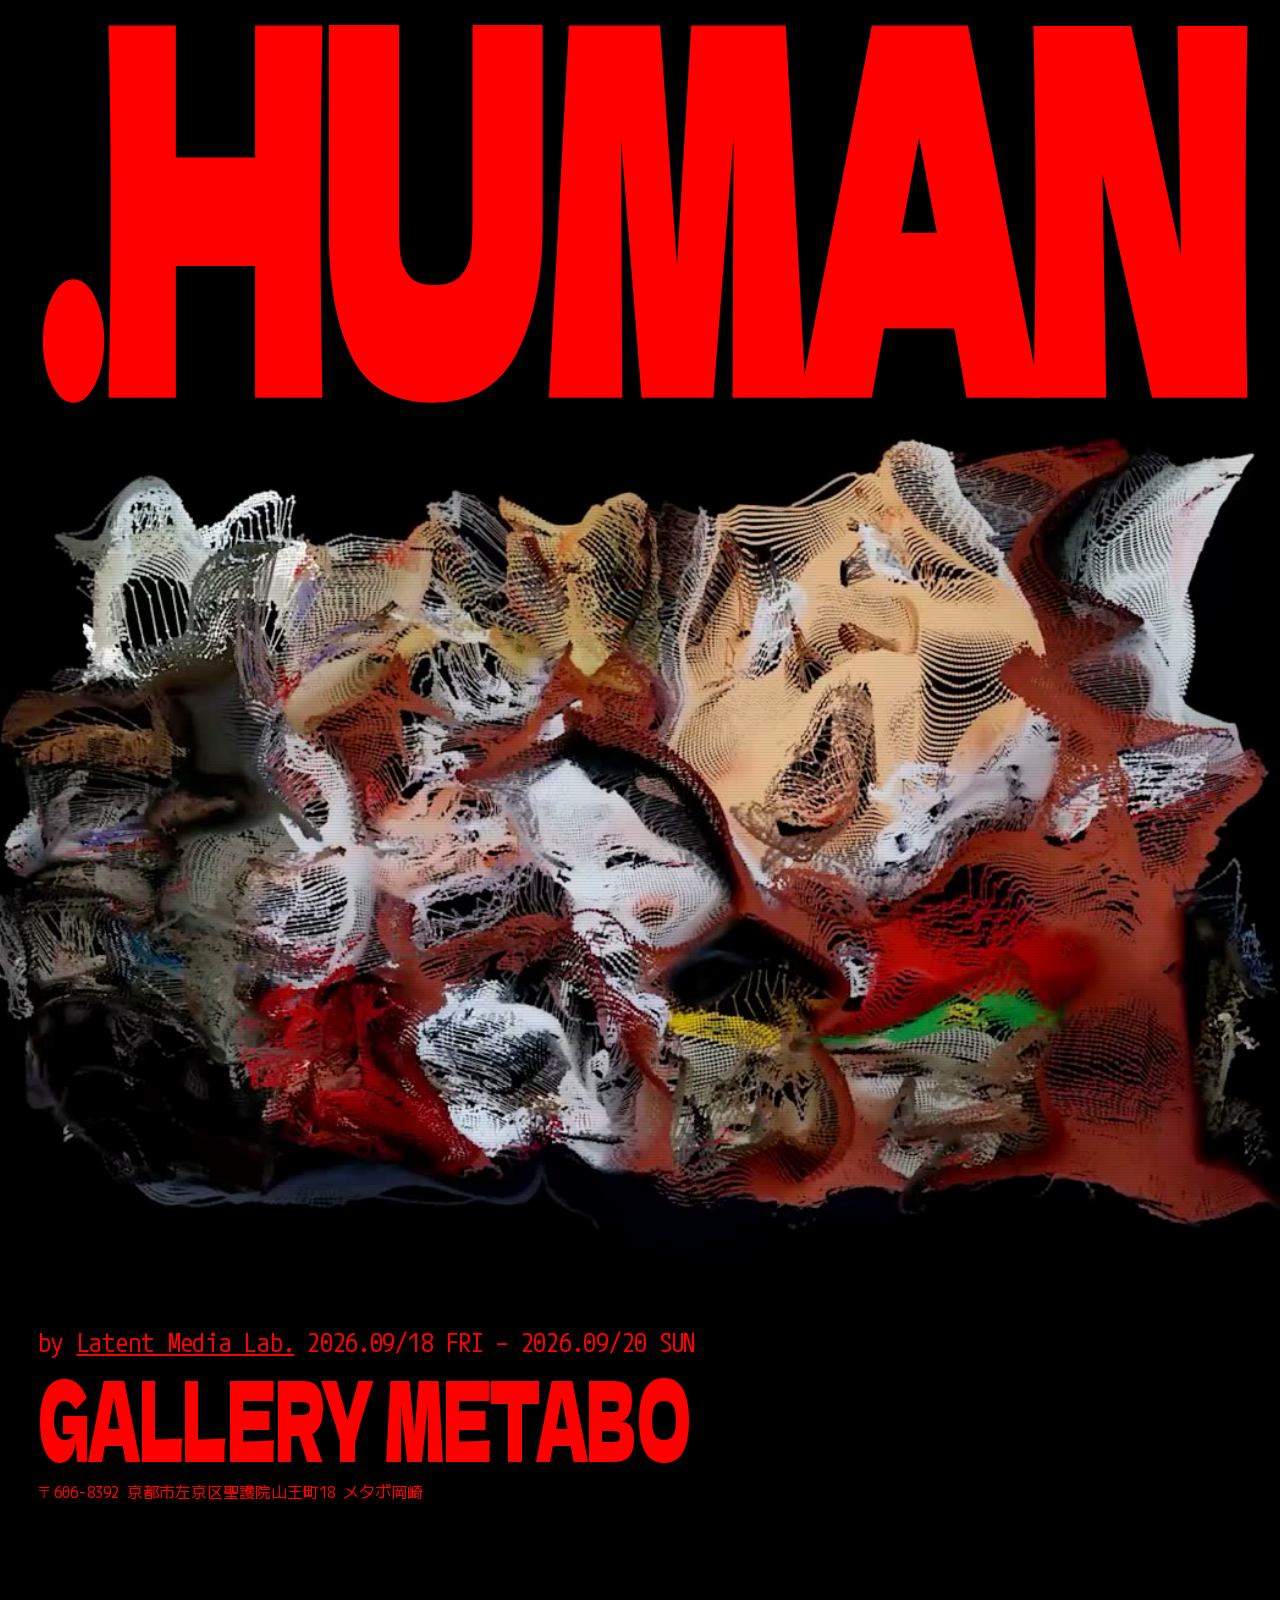
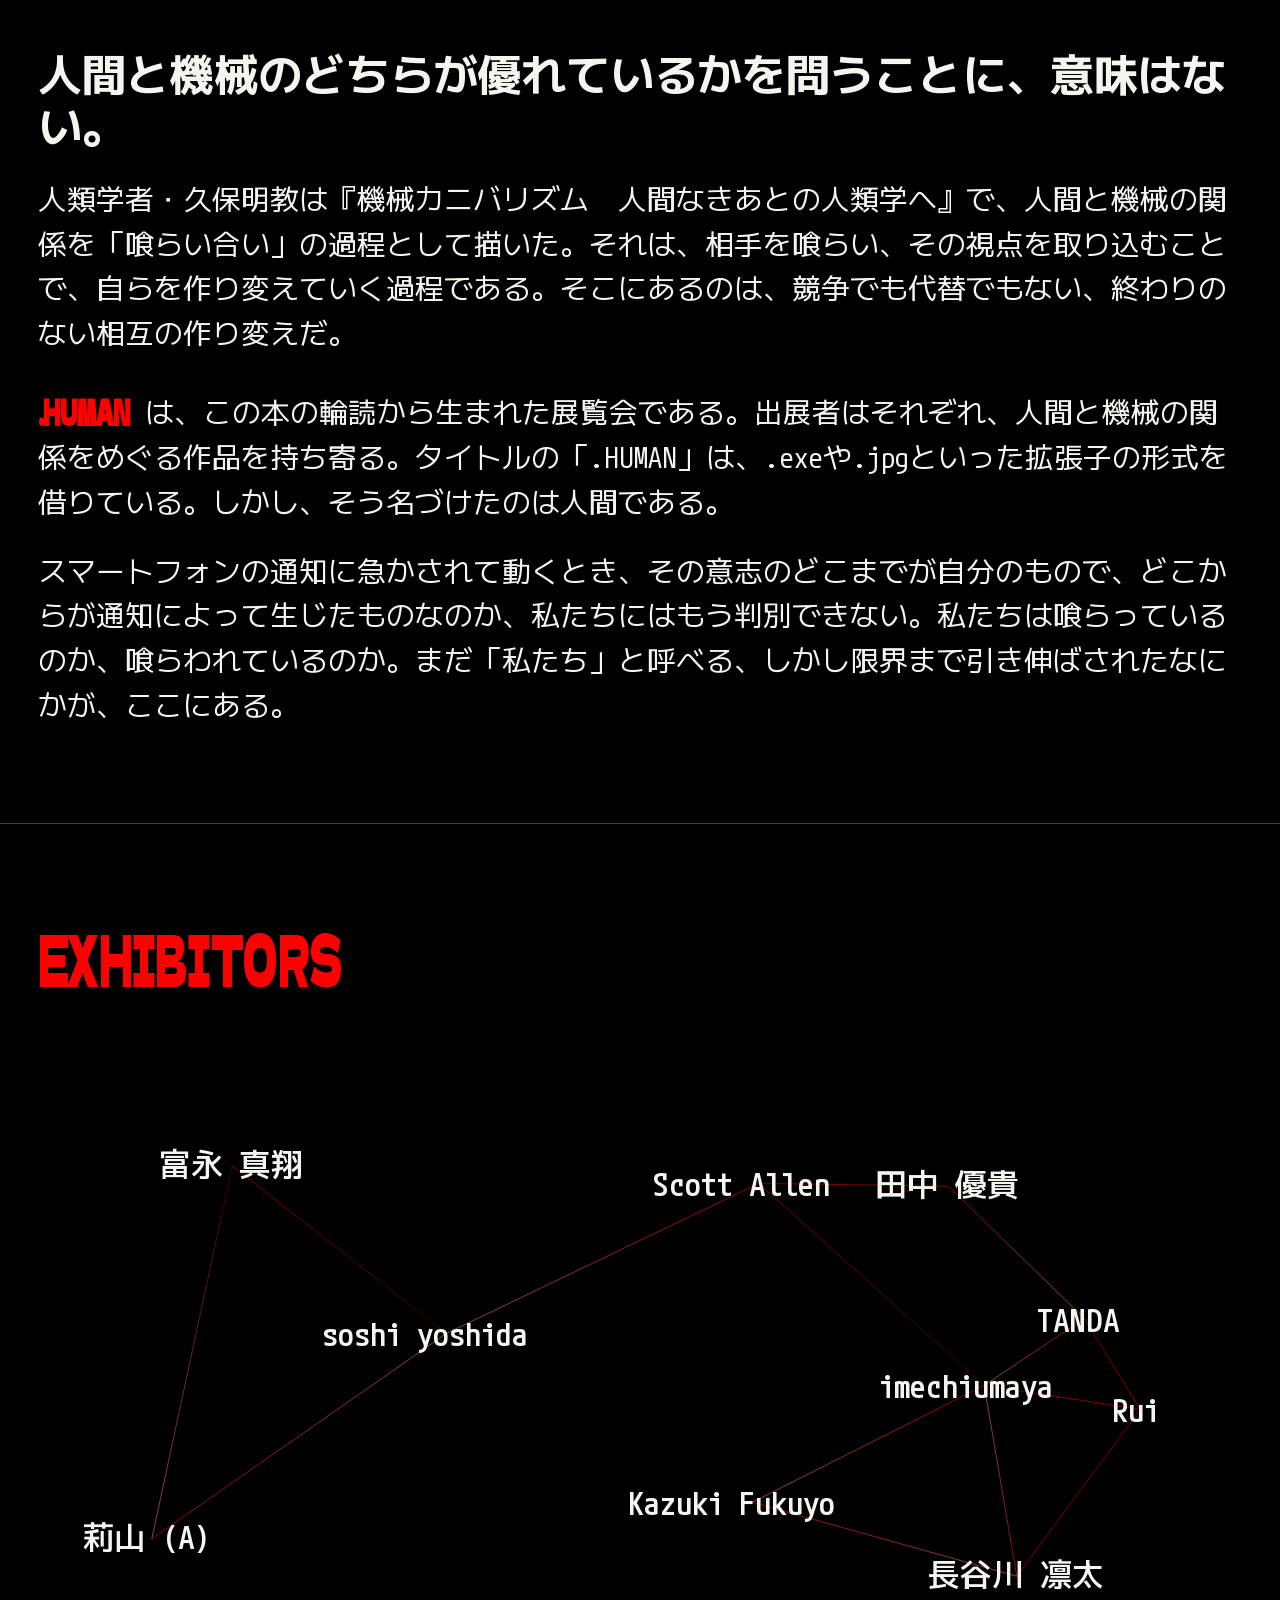
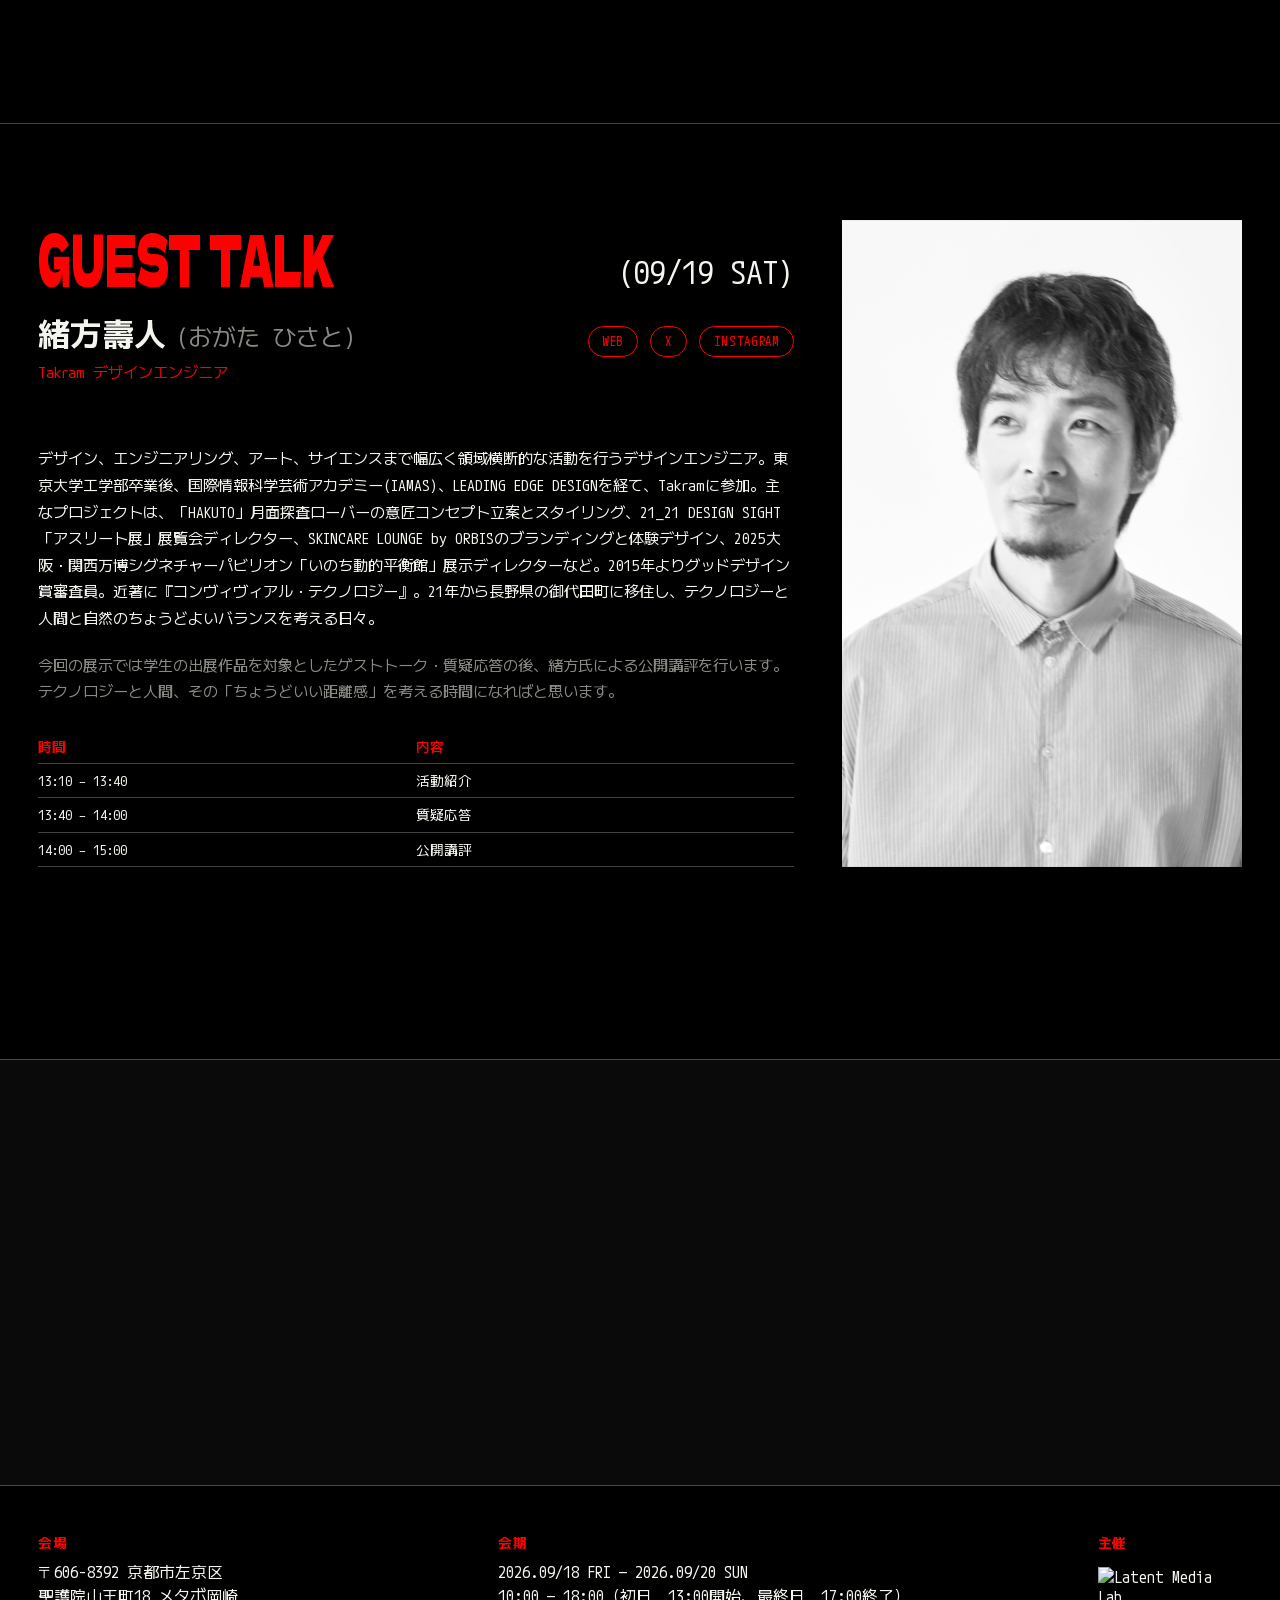
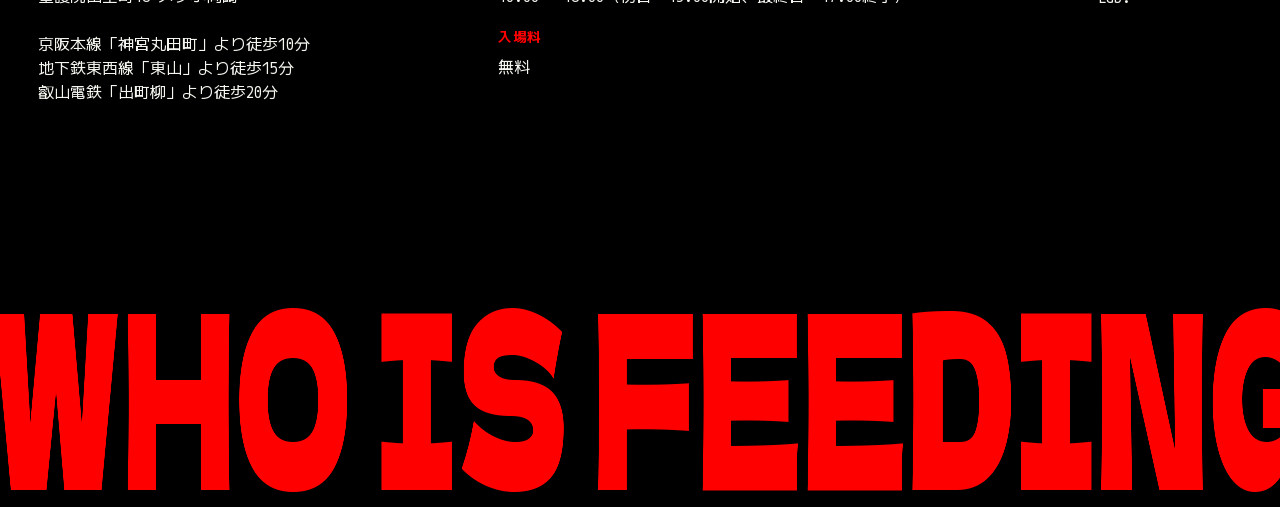
==== commit 623b3e8a: "🔨 Refactored footer marquee to use javascript instead of plain css due to some bugs in safari" ====
--- a/index.html
+++ b/index.html
@@ -348,19 +348,6 @@
               <span class="footer__marquee-item"
                 >WHY DO WE KEEP FEEDING IT OURSELVES?</span
               >
-              <span class="footer__marquee-item">WHO IS FEEDING WHOM?</span>
-              <span class="footer__marquee-item"
-                >WHAT DOES THE MACHINE CONSUME TO BECOME US?</span
-              >
-              <span class="footer__marquee-item"
-                >WHEN DOES THE COPY START EATING THE ORIGINAL?</span
-              >
-              <span class="footer__marquee-item"
-                >WHERE DOES THE HUMAN END AND THE MACHINE BEGIN?</span
-              >
-              <span class="footer__marquee-item"
-                >WHY DO WE KEEP FEEDING IT OURSELVES?</span
-              >
             </div>
           </div>
         </div>
--- a/css/style.css
+++ b/css/style.css
@@ -785,20 +785,17 @@
   transform-origin: left;
 }
 
+/* scrolled by startMarquee() in js/script.js, not by a keyframe here: the
+   markup holds the five questions once, and the JS keeps only as many spans
+   as the viewport needs, recycling the leftmost to the end. A CSS animation
+   over the whole script meant a composited layer tens of thousands of px
+   wide, which Safari eventually refuses to back — see the comment on
+   startMarquee for the failure that caused. */
 .footer__marquee-track {
   display: flex;
   align-items: baseline;
   width: max-content;
-  animation: footer-marquee 240s linear infinite;
-}
-
-@keyframes footer-marquee {
-  from {
-    transform: translateX(0);
-  }
-  to {
-    transform: translateX(-50%);
-  }
+  will-change: transform;
 }
 
 .footer__marquee-item {
@@ -881,14 +878,24 @@
 }
 
 /* name left, social links pushed right on the same line — same as
-   .guest__name-row in the guest section. Grid (1fr auto) rather than flex so
-   a long name shrinks its own track instead of bumping the links to their
-   own line. */
+   .guest__name-row in the guest section.
+
+   Wrapping flex, not grid (1fr auto): with a grid the right-hand track was
+   sized by what the name's track left over, so on narrow screens it got
+   squeezed under the pills' own width and .social-links wrapped INTERNALLY
+   into two lines of pills. That made the row twice as tall as the name, and
+   align-items:center then floated the name down to the middle of it — the
+   pills appeared to detach and hover beside the name (reported on iOS at
+   ~385px; reproduced in WebKit at every width below ~390). Flex-wrap moves
+   the whole .social-links block down to its own line instead, in one piece,
+   whenever it no longer fits beside the name — content-driven, so it also
+   covers exhibitors with longer names or more links rather than relying on a
+   breakpoint guess about where that happens. */
 .artist__name-row {
-  display: grid;
-  grid-template-columns: 1fr auto;
+  display: flex;
+  flex-wrap: wrap;
+  justify-content: space-between;
   align-items: center;
-  gap: 0.75rem 1.5rem;
   margin-bottom: 0.6rem;
 }
 
@@ -900,7 +907,8 @@
   margin-bottom: 0;
   /* squashed again, so the layout box is twice the glyphs actually drawn:
      nowrap stops the name breaking across lines on metrics that no longer
-     match what's painted — at half width it always fits its track */
+     match what's painted — at half width it always fits the space it's
+     given (and min-width:0 keeps that oversized box from forcing overflow) */
   white-space: nowrap;
 }
 
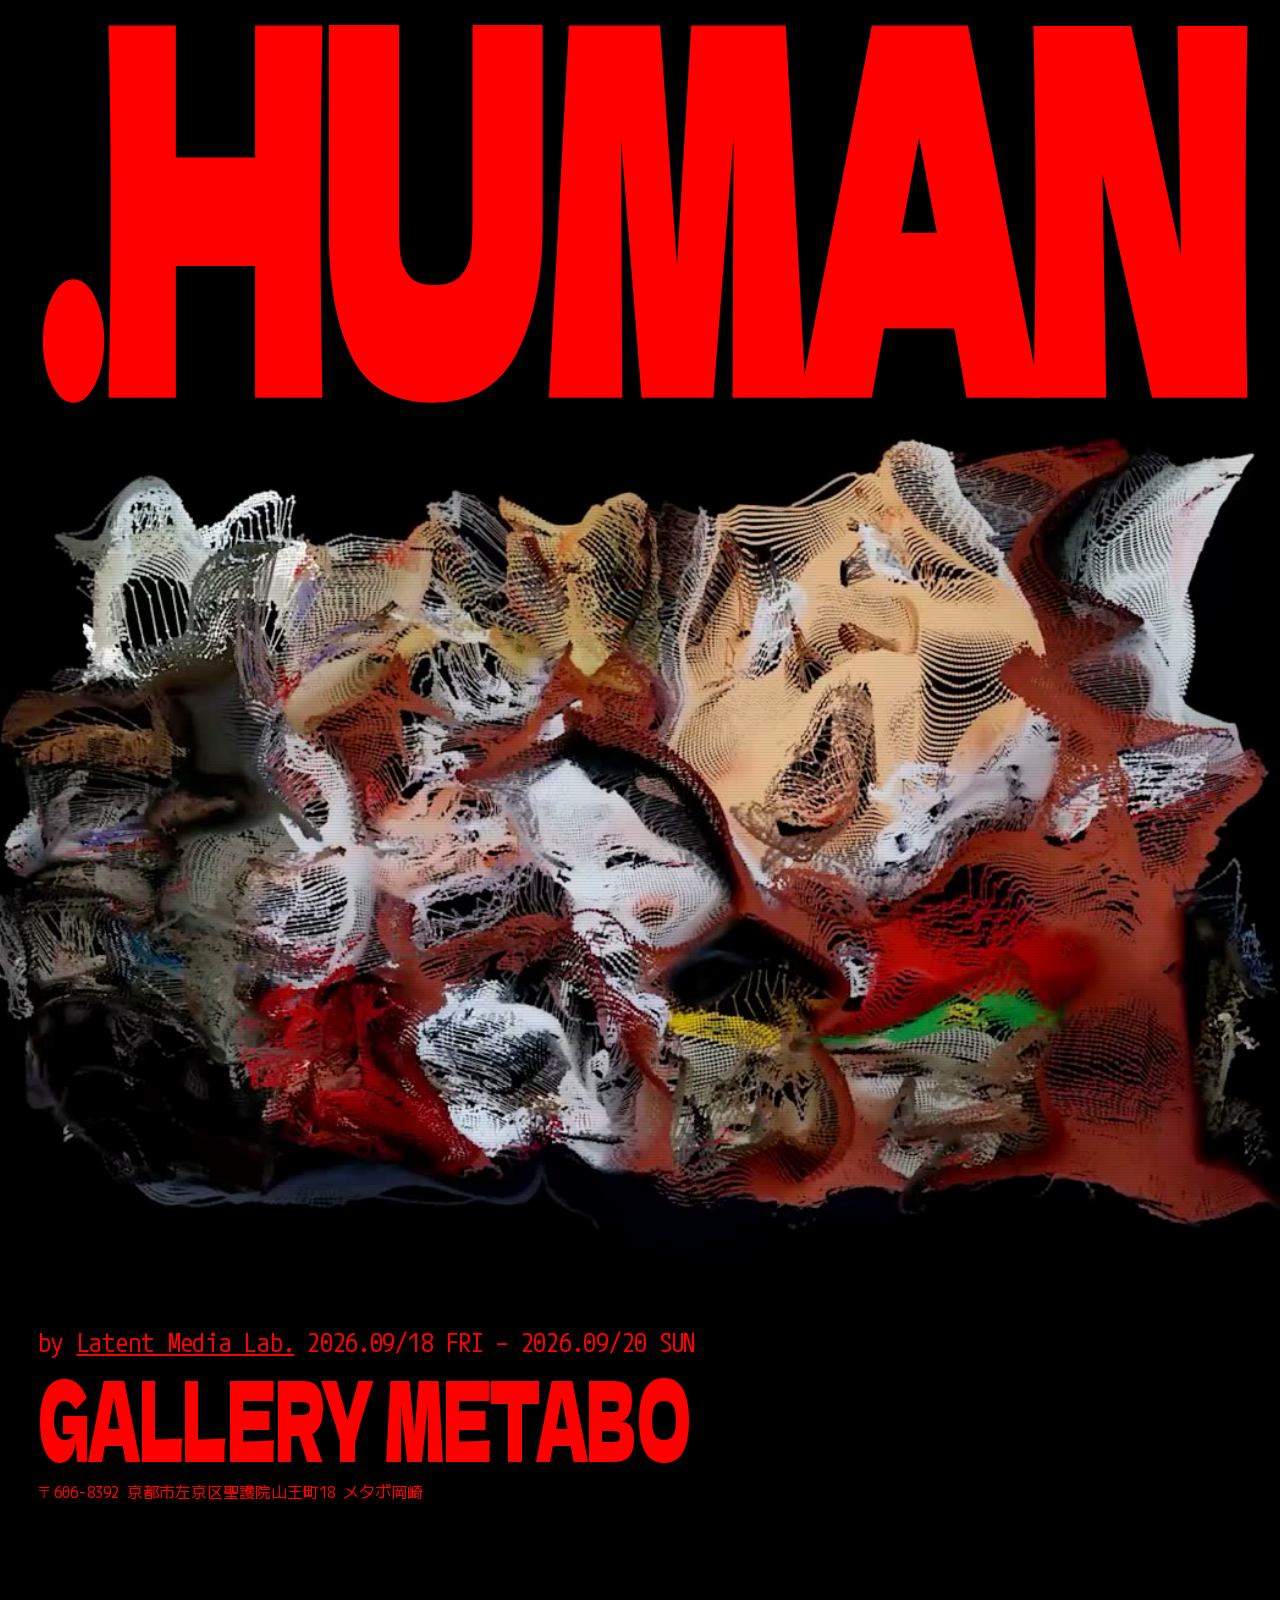
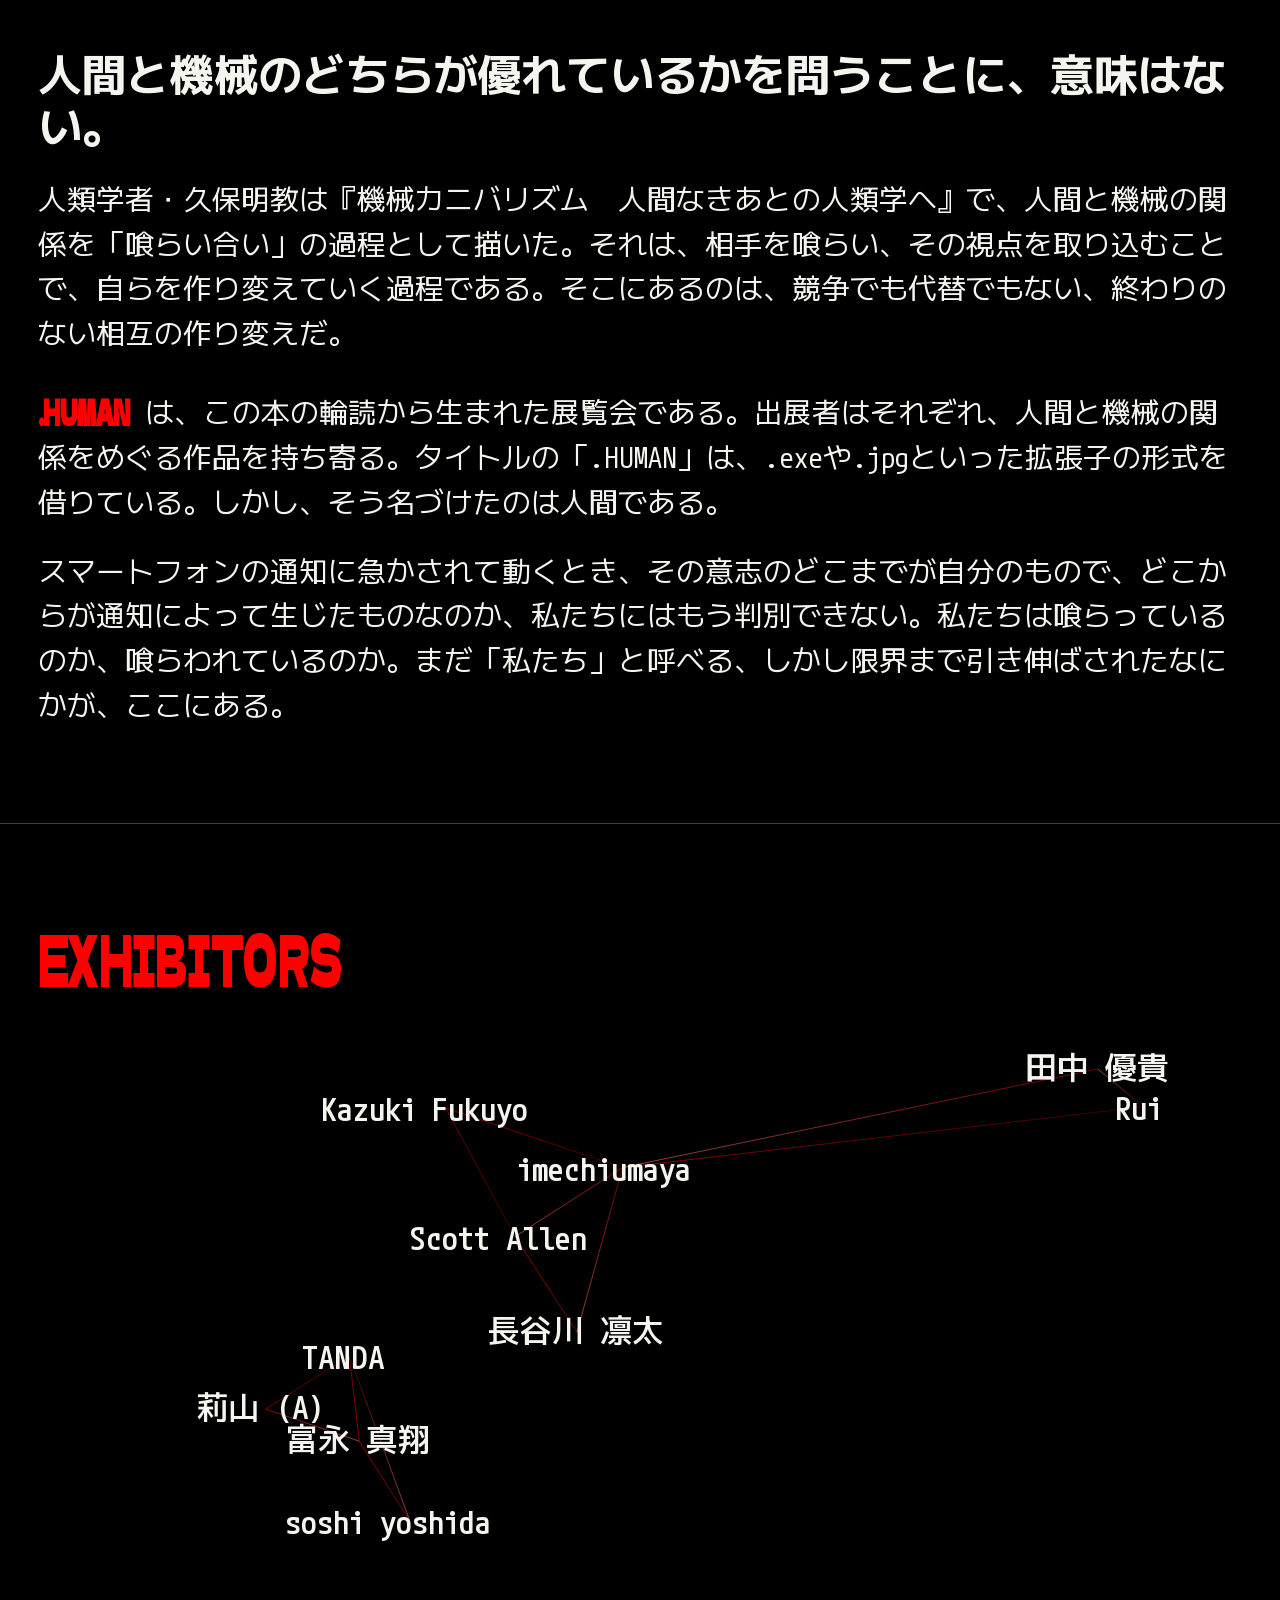
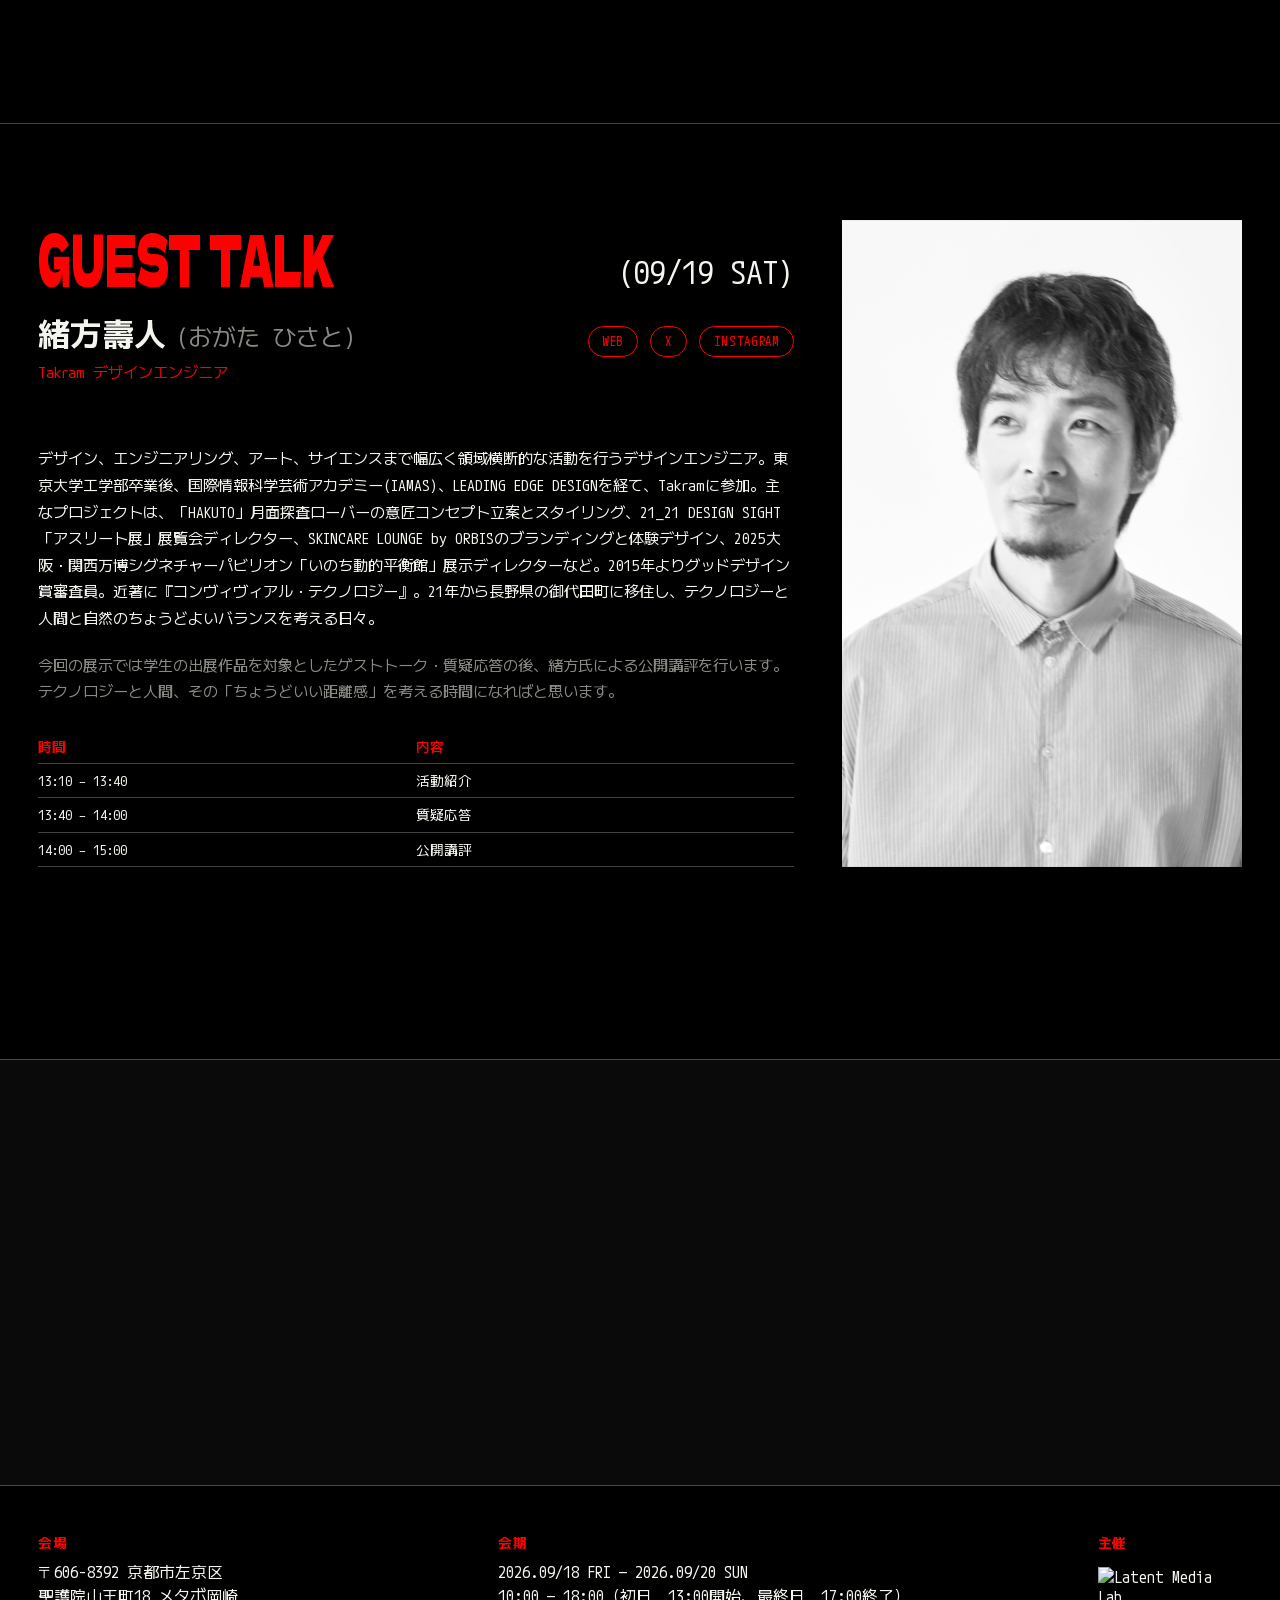
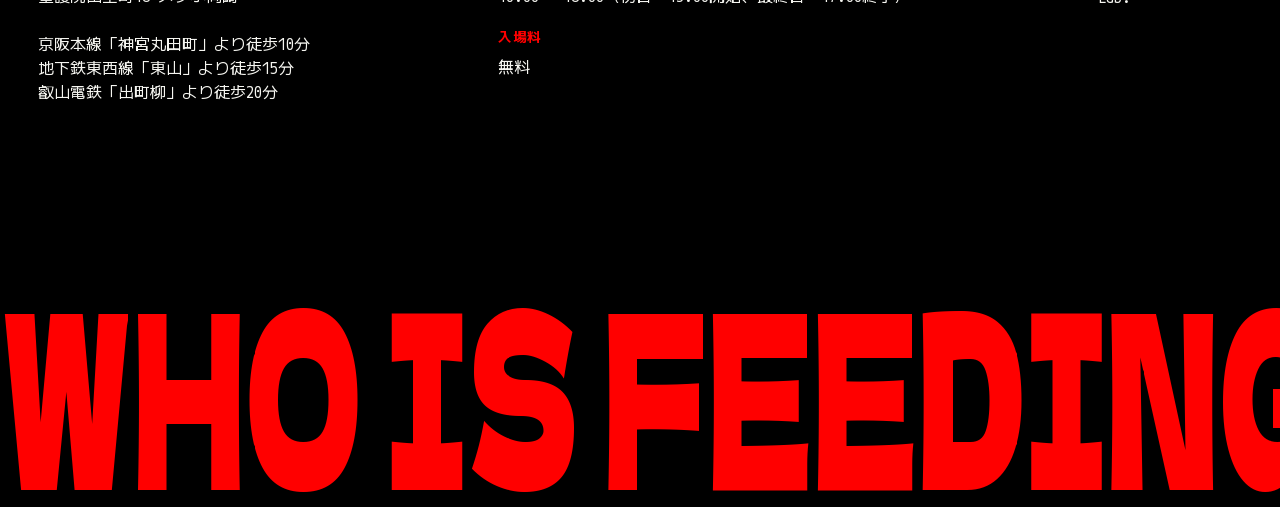
==== commit adb5769a: "✨Added favicons" ====
--- a/index.html
+++ b/index.html
@@ -20,6 +20,22 @@
     </script>
     <meta name="viewport" content="width=device-width, initial-scale=1.0" />
     <title>.HUMAN</title>
+
+    <link
+      rel="icon"
+      href="https://media.kyoto-seika.ac.jp/latentmedia/wp-content/uploads/2024/08/cropped-latentmedialab_logotype-32x32.png"
+      sizes="32x32"
+    />
+    <link
+      rel="icon"
+      href="https://media.kyoto-seika.ac.jp/latentmedia/wp-content/uploads/2024/08/cropped-latentmedialab_logotype-192x192.png"
+      sizes="192x192"
+    />
+    <link
+      rel="apple-touch-icon"
+      href="https://media.kyoto-seika.ac.jp/latentmedia/wp-content/uploads/2024/08/cropped-latentmedialab_logotype-180x180.png"
+    />
+
     <meta
       name="description"
       content="Latent Media Lab. Presents — .HUMAN Exhibition. 2026.09.18 FRI – 2026.09.20 SUN. Gallery METABO, Kyoto."
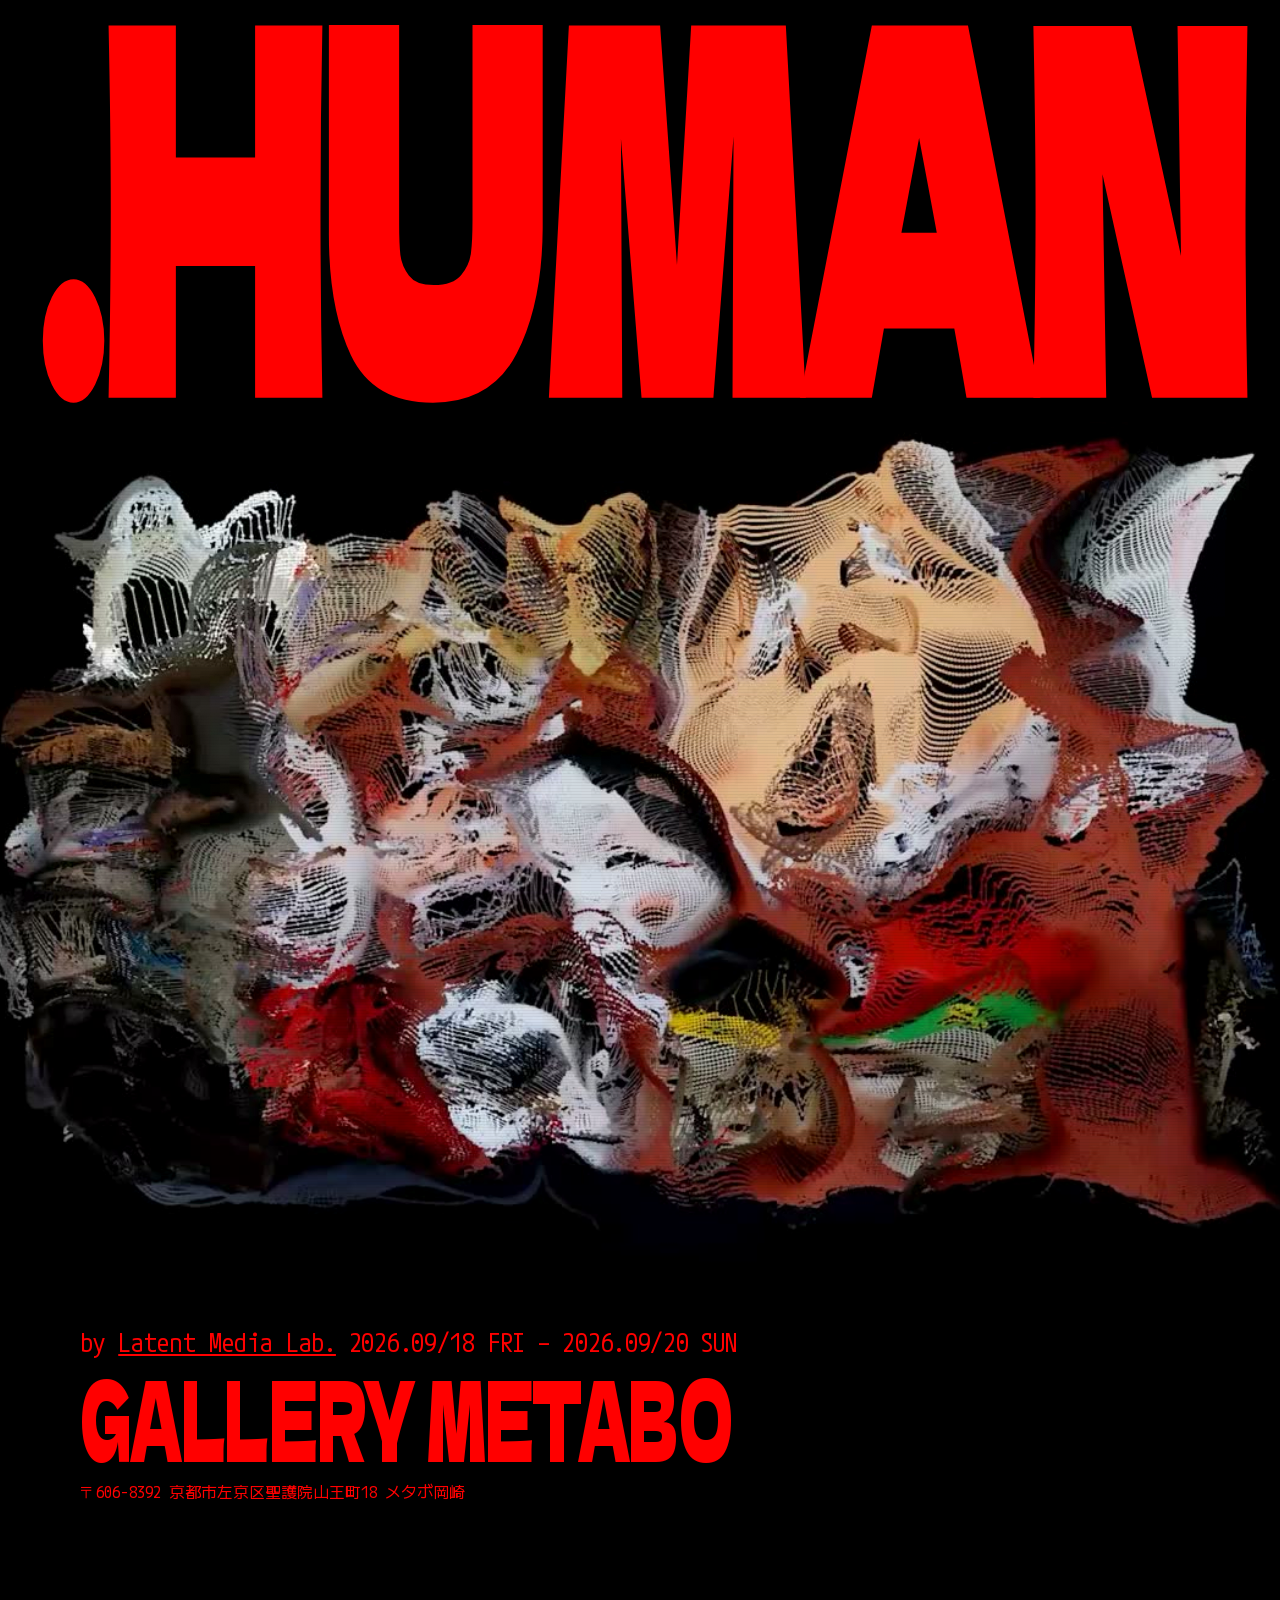
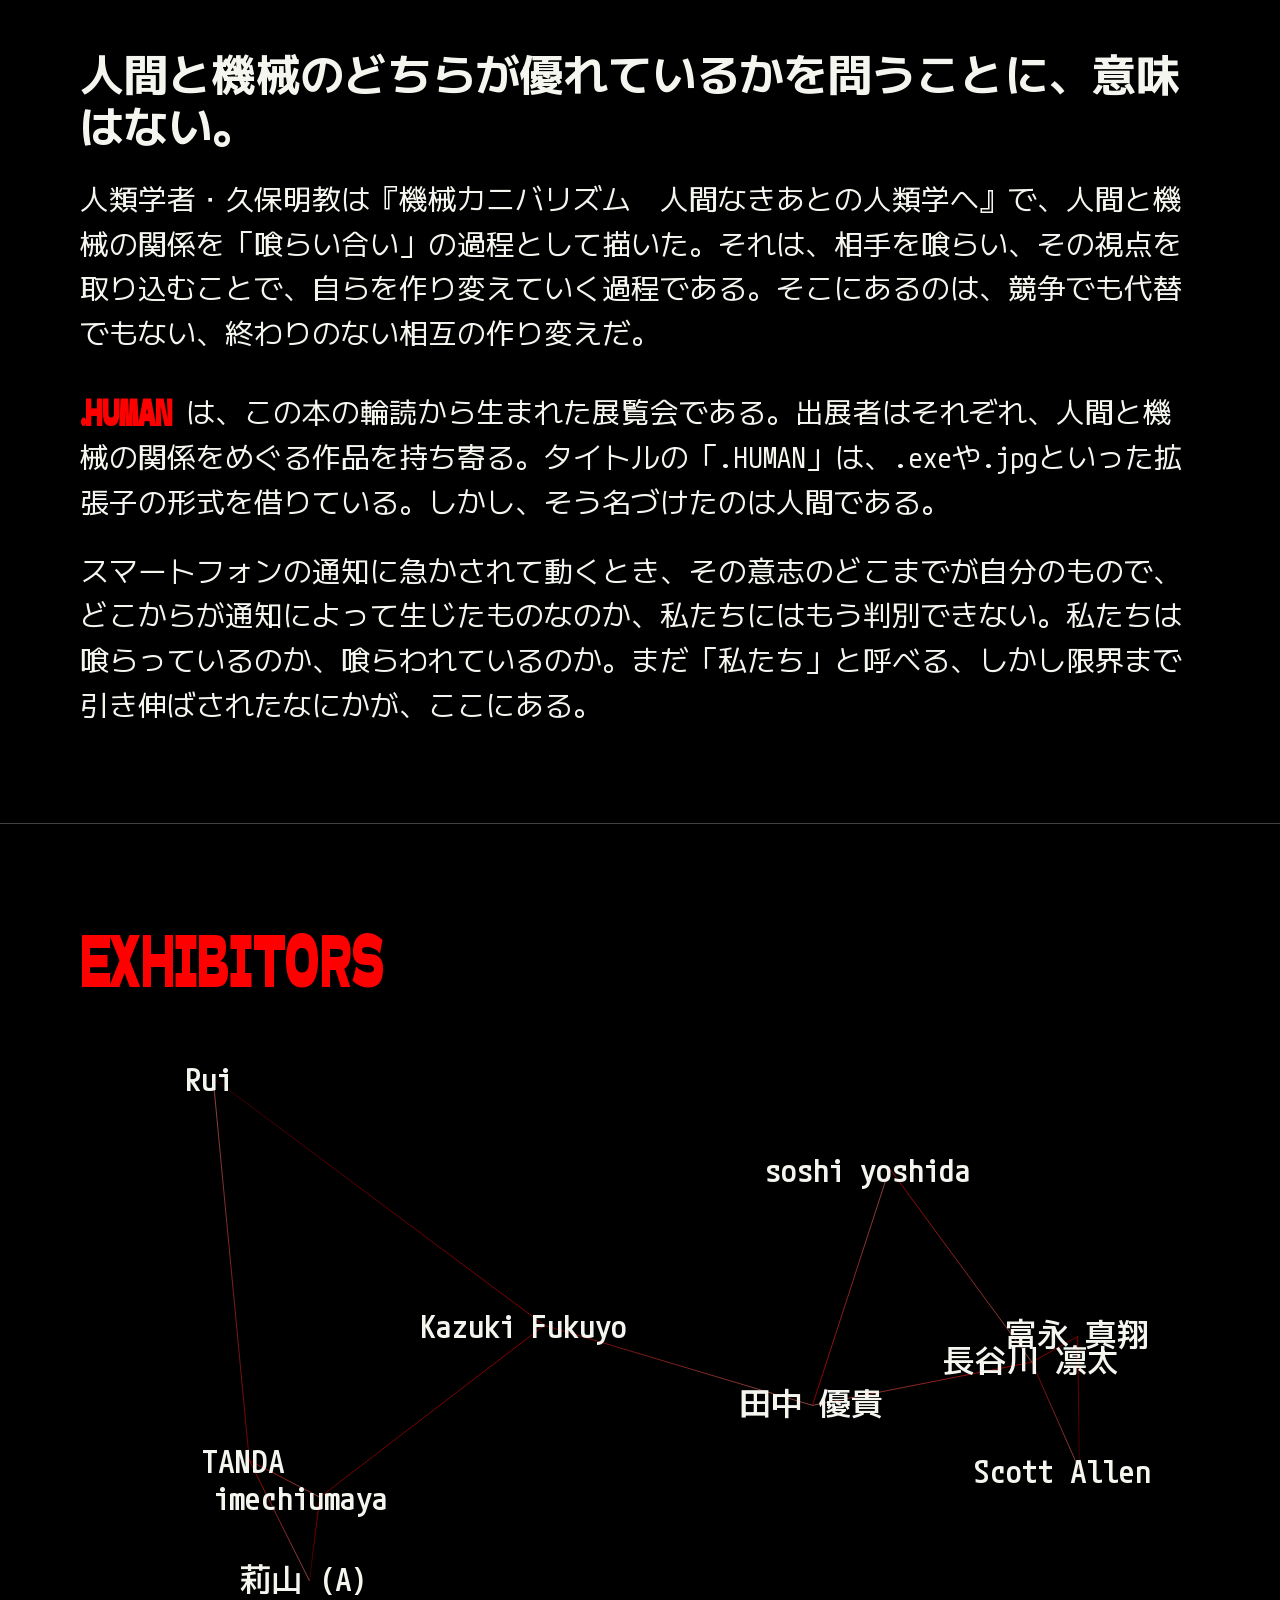
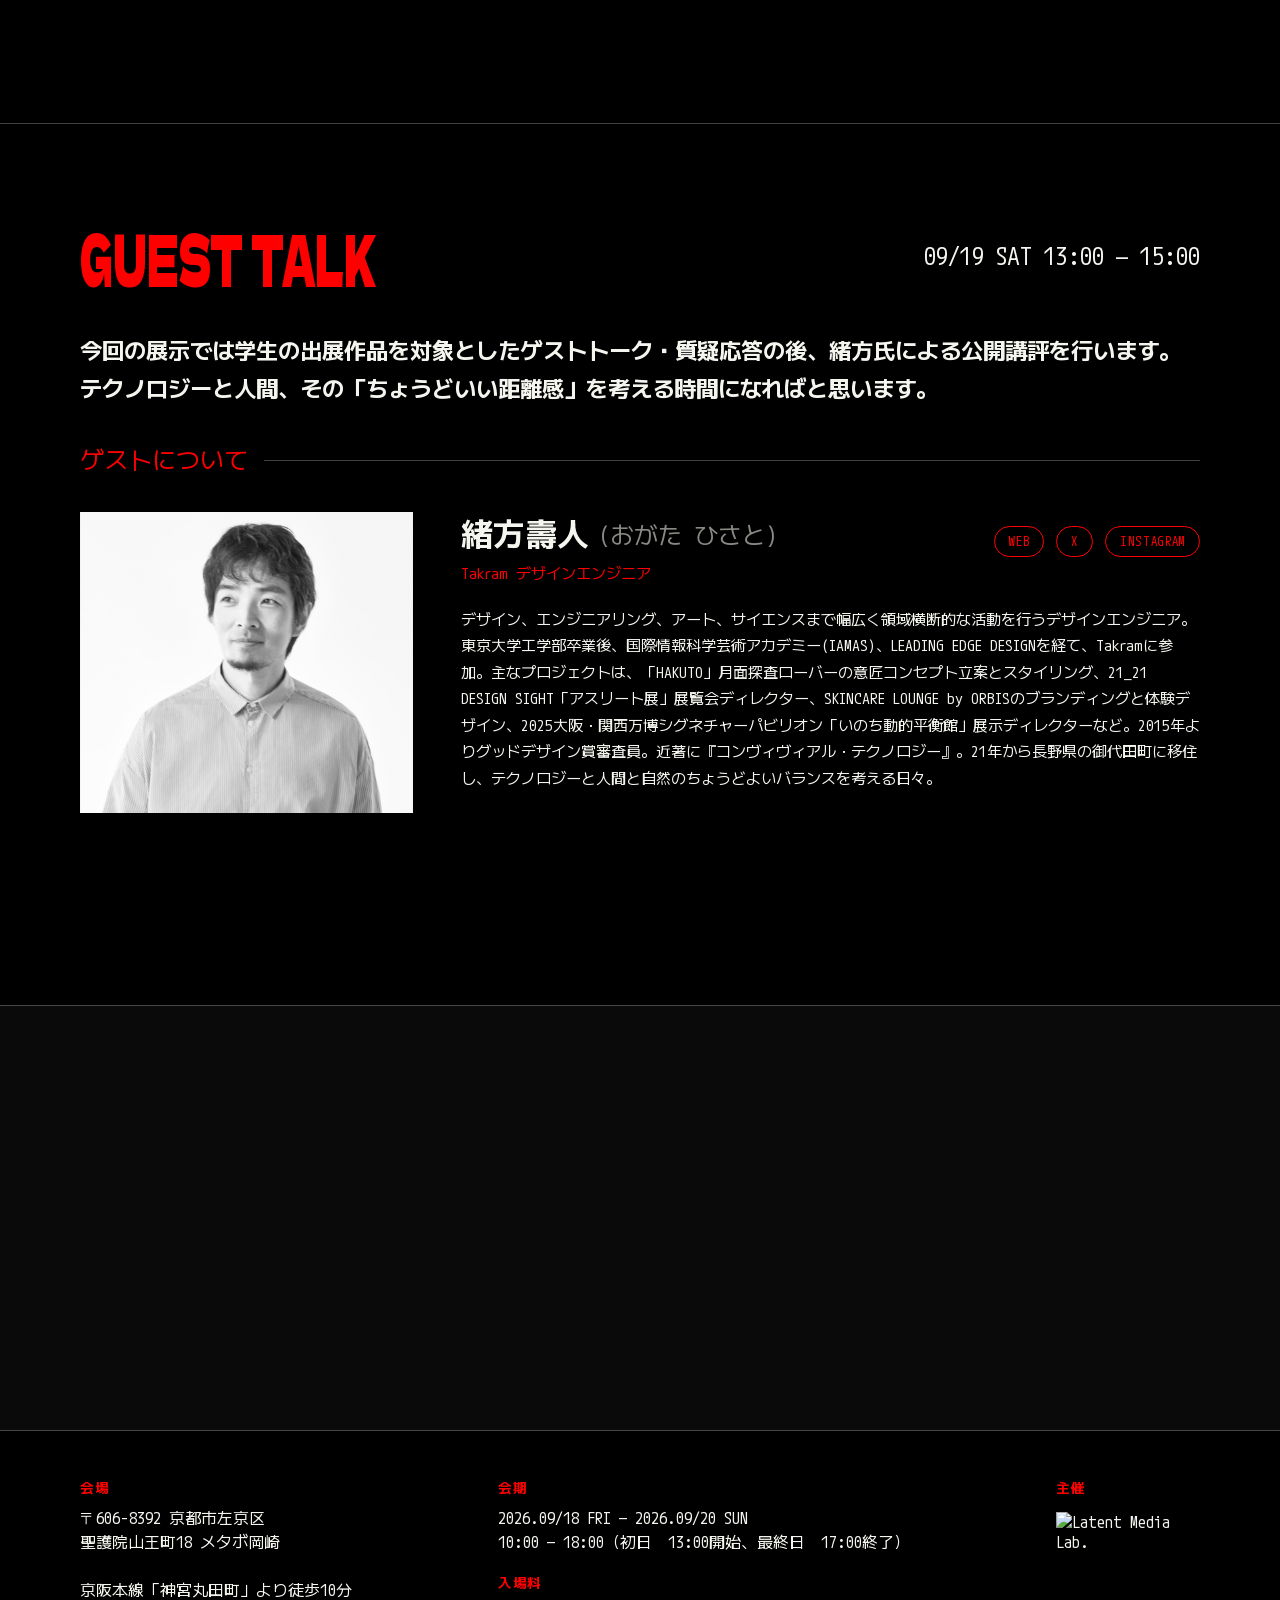
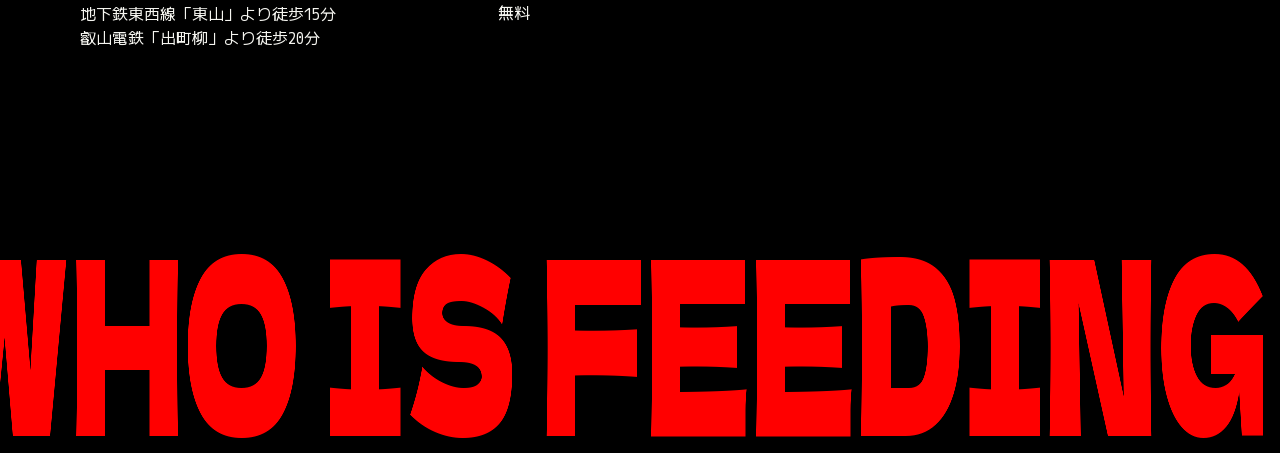
==== commit 35f5fc03: "🔄 Updated guest section layout and improved semantic structure" ====
--- a/index.html
+++ b/index.html
@@ -193,15 +193,38 @@
 
       <section id="guest" class="guest">
         <div class="guest__inner">
+          <!-- reads top to bottom as: what the event is (GUEST TALK + when),
+               then what happens at it, then who is giving it. The guest's
+               name/role/portrait/bio all belong to that last part, so they
+               sit together below the description rather than being introduced
+               before there's any context for them. -->
           <div class="guest__grid">
-            <div class="guest__heading">
-              <div class="guest__heading-row">
-                <h2 class="section-heading">GUEST&nbsp;TALK</h2>
-                <span class="guest__heading-date">(09/19 SAT)</span>
-              </div>
+            <div class="guest__heading-row">
+              <h2 class="section-heading">GUEST&nbsp;TALK</h2>
+              <!-- same technique as .hero__dates: each half is joined with
+                   &nbsp; so it can't break internally, and the <wbr> is the
+                   single place a wrap is allowed to land -->
+              <span class="guest__heading-date"
+                >09/19&nbsp;SAT&nbsp;<wbr />13:00&nbsp;—&nbsp;15:00</span
+              >
+            </div>
+
+            <p class="guest__desc" lang="ja">
+              今回の展示では学生の出展作品を対象としたゲストトーク・質疑応答の後、緒方氏による公開講評を行います。テクノロジーと人間、その「ちょうどいい距離感」を考える時間になればと思います。
+            </p>
+
+            <!-- the span is the flex item the dividing rule runs up
+                 against — see .guest__profile-title in css/style.css -->
+            <h3 class="guest__profile-title" lang="ja">
+              <span>ゲストについて</span>
+            </h3>
+
+            <div class="guest__profile">
               <div class="guest__name-row">
                 <div class="guest__name-identity">
-                  <h3 class="guest__name" lang="ja">緒方壽人</h3>
+                  <!-- h4, under the h3 above: the guest is the subject of
+                       that ゲストについて subsection, not a peer of it -->
+                  <h4 class="guest__name" lang="ja">緒方壽人</h4>
                   <span class="guest__name-reading">(おがた ひさと)</span>
                 </div>
                 <div class="social-links">
@@ -229,16 +252,7 @@
                 </div>
               </div>
               <p class="guest__role" lang="ja">Takram デザインエンジニア</p>
-            </div>
-
-            <div class="guest__photo">
-              <img
-                src="static/person_hisato-ogata.png"
-                alt="Portrait of Hisato Ogata"
-              />
-            </div>
-
-            <div class="guest__body">
+
               <p class="guest__bio" lang="ja">
                 デザイン、エンジニアリング、アート、サイエンスまで幅広く領域横断的な活動を行うデザインエンジニア。東京大学工学部卒業後、国際情報科学芸術アカデミー(IAMAS)、LEADING
                 EDGE
@@ -247,41 +261,13 @@
                 by
                 ORBISのブランディングと体験デザイン、2025大阪・関西万博シグネチャーパビリオン「いのち動的平衡館」展示ディレクターなど。2015年よりグッドデザイン賞審査員。近著に『コンヴィヴィアル・テクノロジー』。21年から長野県の御代田町に移住し、テクノロジーと人間と自然のちょうどよいバランスを考える日々。
               </p>
-
-              <p class="guest__desc" lang="ja">
-                今回の展示では学生の出展作品を対象としたゲストトーク・質疑応答の後、緒方氏による公開講評を行います。テクノロジーと人間、その「ちょうどいい距離感」を考える時間になればと思います。
-              </p>
-
-              <!-- inside .guest__body (not a sibling of .guest__grid): on
-                   desktop that keeps it confined to the text column next to
-                   .guest__photo; on mobile .guest__body already spans the
-                   full row, so the table does too without any extra rule -->
-              <table class="schedule">
-                <colgroup>
-                  <col class="schedule__col-time" />
-                  <col />
-                </colgroup>
-                <thead>
-                  <tr>
-                    <th lang="ja">時間</th>
-                    <th lang="ja">内容</th>
-                  </tr>
-                </thead>
-                <tbody>
-                  <tr>
-                    <td>13:10 – 13:40</td>
-                    <td lang="ja">活動紹介</td>
-                  </tr>
-                  <tr>
-                    <td>13:40 – 14:00</td>
-                    <td lang="ja">質疑応答</td>
-                  </tr>
-                  <tr>
-                    <td>14:00 – 15:00</td>
-                    <td lang="ja">公開講評</td>
-                  </tr>
-                </tbody>
-              </table>
+            </div>
+
+            <div class="guest__photo">
+              <img
+                src="static/person_hisato-ogata.png"
+                alt="Portrait of Hisato Ogata"
+              />
             </div>
           </div>
         </div>
--- a/css/style.css
+++ b/css/style.css
@@ -42,8 +42,7 @@
    centered on purpose, and its full-width box already keeps both centers coincident. */
 .hero__venue,
 .section-heading,
-.artist__name,
-.past-works__heading {
+.artist__name {
   display: inline-block;
   transform: scaleX(0.5);
   transform-origin: left;
@@ -51,8 +50,7 @@
 
 .hero__venue,
 .section-heading,
-.artist__name,
-.past-works__heading {
+.artist__name {
   display: block;
 }
 
@@ -231,7 +229,7 @@
 /* same max-width + centering as .about__inner, so hero content lines up
    with the rest of the page's text column at wide viewports */
 .hero__info-inner {
-  max-width: 80rem;
+  max-width: 70rem;
   margin: 0 auto;
 }
 
@@ -299,7 +297,7 @@
 }
 
 .about__inner {
-  max-width: 80rem;
+  max-width: 70rem;
   margin: 0 auto;
 }
 
@@ -356,26 +354,85 @@
 }
 
 .guest__inner {
-  max-width: 80rem;
+  max-width: 70rem;
   margin: 0 auto;
 }
 
-/* title/name (+ links) on the left, a portrait photo top-right stretched to
-   match the full height of the text column — heading stacked above body,
-   both in a single left column, with the photo spanning both rows */
+/* Three stacked bands: the GUEST TALK headline and its date, then what the
+   talk actually is, then the guest themselves. Only that last band is split
+   into two columns — name/role/bio on the left, portrait on the right —
+   because the photo belongs to the profile, not to the description above it.
+   Title and description run the full width so the section opens with the
+   event rather than with a face and a name the reader has no context for yet.
+
+   That left half is ONE grid item (.guest__profile wraps all of it) rather
+   than a stack of separately-placed rows: split across two rows, the portrait
+   spanning them is taller than the name/role above the bio, and the grid
+   distributed that surplus into the gap between them — leaving the bio
+   stranded halfway down the section. */
 .guest__grid {
   display: grid;
-  grid-template-columns: 1fr auto;
+  /* the photo's column is sized here rather than by the photo itself: its
+     own <img> is positioned out of flow (see .guest__photo) so it can be
+     capped to the text's height, which leaves an auto track nothing to
+     measure and collapses it to nothing */
+  grid-template-columns: clamp(12rem, 26vw, 25rem) 1fr;
   grid-template-areas:
-    "heading photo"
-    "body    photo";
+    "title    title"
+    "desc     desc"
+    "subtitle subtitle"
+    "photo    profile";
   column-gap: clamp(1.5rem, 4vw, 3rem);
   row-gap: clamp(1.5rem, 4vw, 2.5rem);
   align-items: stretch;
 }
 
-.guest__heading {
-  grid-area: heading;
+.guest__heading-row {
+  grid-area: title;
+}
+
+/* A band label that doubles as the divider above what it labels: the text
+   sits at the left, vertically centred on a rule that picks up after it and
+   runs to the end of the inner column.
+
+   The rule is the ::after, flexed to fill whatever the text leaves — which
+   works precisely because these labels are set in the body face. The squashed
+   display type used elsewhere could not do this: it reserves a layout box
+   twice as wide as the glyphs it paints, so the rule would start half a
+   label's width past the text. */
+.guest__profile-title,
+.past-works__heading {
+  display: flex;
+  align-items: center;
+  gap: 1rem;
+  margin: 0;
+  line-height: 1;
+}
+
+.guest__profile-title::after,
+.past-works__heading::after {
+  content: "";
+  flex: 1;
+  height: 1px;
+  background: rgba(255, 255, 255, 0.25);
+}
+
+.guest__profile-title {
+  grid-area: subtitle;
+}
+
+/* matched to .guest__heading-date — same face and size, so the two pieces of
+   supporting text in this section read as the same level */
+.guest__profile-title span,
+.past-works__heading span {
+  font-family: var(--font-body);
+  font-weight: 400;
+  color: var(--red);
+  font-size: clamp(1rem, 2.4vw, 1.5rem);
+}
+
+.guest__profile {
+  grid-area: profile;
 }
 
 /* holds GUEST TALK + its date. Not flex: .section-heading's own layout
@@ -383,29 +440,42 @@
    the top of this file — so a flex sibling would see it as far wider than
    it looks and get pushed onto its own line. Absolutely positioning the
    date against this row instead pins it to the row's actual rendered
-   width, independent of that oversized box. Half of .section-heading's own
-   2.5rem margin — scoped to guest only, Exhibitors and the artist page
-   keep the full amount */
+   width, independent of that oversized box. No bottom margin: this is its
+   own grid band now, so .guest__grid's row-gap does that spacing. */
 .guest__heading-row {
   position: relative;
-  margin: 0 0 1.25rem;
+  margin: 0;
 }
 
 .guest__heading-row .section-heading {
   margin: 0;
 }
 
-/* matches .guest__name's font/color/size, regular weight so the date reads
-   lighter than the headline it's positioned against */
+/* sized to match .guest__name-reading (the same clamp inputs), not
+   .guest__name: this is supporting detail next to the GUEST TALK headline,
+   and at the name's size it competed with it */
 .guest__heading-date {
   position: absolute;
   right: 0;
-  bottom: 0;
+  /* centred against the headline's box rather than sitting on its bottom
+     edge. translateY (not top:50% alone) because the element's own height
+     varies — one line or two, depending on whether the <wbr> below wraps */
+  top: 50%;
+  transform: translateY(-50%);
   font-family: var(--font-body);
   font-weight: 400;
   color: var(--white);
-  font-size: clamp(1.4rem, 3.2vw, 2rem);
-  white-space: nowrap;
+  font-size: clamp(1rem, 2.4vw, 1.5rem);
+  /* Deliberately NOT white-space: nowrap — that makes the <wbr> in the markup
+     inert, leaving this stuck on one line at every width. The &nbsp;-joined
+     halves are what keep it from breaking anywhere except that <wbr>.
+
+     Being absolutely positioned, it measures itself against the whole row and
+     so would stay on one line right down to 320px, where it ends up ~14px
+     from the headline's glyphs. The cap forces the wrap just before that gets
+     uncomfortable — 7rem is roughly what GUEST TALK paints to at these sizes
+     (it's squashed to half its layout box) plus room to breathe. */
+  max-width: calc(100% - 7rem);
 }
 
 .guest__name-row {
@@ -419,32 +489,49 @@
 /* groups the name with its furigana so name-row's space-between still just
    sees two items (this group vs .social-links) — also what mobile unwraps
    (display: contents) to place the name and reading in separate rows */
+/* center, not baseline: the furigana is a good deal smaller than the name, so
+   sharing a baseline left it sitting low against it. Desktop-only in effect —
+   the mobile rule below unwraps this with display: contents, which takes the
+   box (and this alignment with it) out of the layout entirely. */
 .guest__name-identity {
   display: flex;
-  align-items: baseline;
+  align-items: center;
   flex-wrap: wrap;
 }
 
+/* Height comes from the text beside it, not from the image: align-self
+   stretch fills the profile band, which the name/role/bio alone define. It
+   used to carry aspect-ratio 3/4 and align-self:start, so the portrait was
+   taller than everything next to it and left the column below the bio empty.
+   position:relative + the absolutely positioned <img> below is what makes
+   that possible — an in-flow image would contribute its own intrinsic height
+   back to the row and re-inflate the very band it's being measured against.
+   Its width comes from the grid column (see .guest__grid) for the same
+   reason. object-fit:cover means capping the height re-crops rather than
+   squashing the portrait. */
 .guest__photo {
   grid-area: photo;
-  aspect-ratio: 3 / 4;
+  position: relative;
   width: 100%;
-  max-width: 25rem;
-  height: 100%;
-  justify-self: end;
-  align-self: start;
+  align-self: stretch;
+  justify-self: start;
   overflow: hidden;
   background: #0a0a0a;
 }
 
 .guest__photo img {
+  position: absolute;
+  inset: 0;
   width: 100%;
   height: 100%;
   object-fit: cover;
   filter: grayscale(1) contrast(1.05);
 }
 
-.guest__body {
+/* only takes effect at the mobile breakpoint, where .guest__profile's
+   display: contents makes this a direct grid item — on desktop it's just a
+   paragraph inside .guest__profile and the placement is ignored */
+.guest__bio {
   grid-area: body;
 }
 
@@ -475,48 +562,28 @@
   font-size: 0.95rem;
 }
 
-.guest__bio,
-.guest__desc {
+.guest__bio {
   margin: 0 0 1.25rem;
   font-size: 0.95rem;
   line-height: 1.75;
   color: var(--white);
 }
 
+/* What actually happens on the day, sitting directly under the headline as
+   the section's opening statement. It gets the same emphasis device
+   .about__text--lead uses (heavier and a size up) — it was grey and last,
+   below the biography, which read as a footnote to the guest rather than the
+   point of the event. Not set in red: red is this palette's label colour
+   (.guest__role, the headings), and a full paragraph of it neither reads as
+   a label nor holds up as body text at this size on black. Margins are left
+   to .guest__grid's row-gap, since this is one of its bands. */
 .guest__desc {
-  color: var(--grey);
-}
-
-.schedule {
-  width: 100%;
-  /* auto layout only sizes columns to their own content, which for short
-     times/labels like these falls well short of 100% — fixed (together
-     with .schedule__col-time below) makes the declared width actually
-     apply, instead of leaving unclaimed space (and no border-bottom) past
-     wherever the content-sized columns happened to end */
-  table-layout: fixed;
-  border-collapse: collapse;
-  margin: 1.5rem 0 0;
-  font-size: 0.85rem;
-}
-
-/* percentage width on td/th themselves doesn't reliably drive fixed-layout
-   column sizing across browsers — a <colgroup> col is what the table
-   layout algorithm actually sizes columns from */
-.schedule__col-time {
-  width: 50%;
-}
-
-.schedule th,
-.schedule td {
-  text-align: left;
-  padding: 0.6em 1em 0.6em 0;
-  border-bottom: 1px solid rgba(255, 255, 255, 0.25);
-}
-
-.schedule th {
-  color: var(--red);
-  font-weight: 500;
+  grid-area: desc;
+  margin: 0;
+  font-size: clamp(1.05rem, 1.9vw, 1.4rem);
+  font-weight: 700;
+  line-height: 1.7;
+  color: var(--white);
 }
 
 .social-links {
@@ -561,7 +628,7 @@
      layout width to size against, off-center and too narrow. An explicit
      width sidesteps that resolution entirely, flex item or not. */
   width: 100%;
-  max-width: 80rem;
+  max-width: 70rem;
   margin: 0 auto;
 }
 
@@ -672,7 +739,7 @@
 }
 
 .footer__inner {
-  max-width: 80rem;
+  max-width: 70rem;
   margin: 0 auto;
 }
 
@@ -836,12 +903,15 @@
   color: var(--red);
 }
 
+/* the same clamp as .section-heading: this is the artist page's own top-level
+   heading, so it should carry the weight EXHIBITORS / GUEST TALK do on the
+   main page — it was a step smaller at clamp(2rem, 6vw, 3.5rem) */
 .artist__name {
   width: fit-content;
   font-family: var(--font-display);
   font-weight: 400;
   color: var(--red);
-  font-size: clamp(2rem, 6vw, 3.5rem);
+  font-size: clamp(2.75rem, 7vw, 4.5rem);
   line-height: 1.3;
   margin: 0 0 0.6rem;
 }
@@ -936,21 +1006,14 @@
 
 /* ---------- past works (過去作品) ---------- */
 
+/* no border-top of its own any more — the heading below carries the dividing
+   rule, with the label sitting centred on it (see .guest__profile-title) */
 .past-works {
   margin-top: clamp(3rem, 8vw, 5rem);
-  border-top: 1px solid rgba(255, 255, 255, 0.25);
-  padding-top: clamp(1.5rem, 4vw, 2.5rem);
-}
-
-/* same squashed display treatment and size as .artist__name above it */
+}
+
 .past-works__heading {
-  width: fit-content;
-  margin: 0 0 1.5rem;
-  font-family: var(--font-display);
-  font-weight: 400;
-  color: var(--red);
-  font-size: clamp(2rem, 6vw, 3.5rem);
-  line-height: 1.3;
+  margin-bottom: clamp(1.5rem, 4vw, 2.5rem);
 }
 
 /* one work per row: a full-width image with its caption beneath */
@@ -1137,21 +1200,25 @@
     justify-self: center;
   }
 
-  /* .guest__heading bundles title+name-row+role, and .guest__name-row /
+  /* .guest__profile bundles name-row+role, and .guest__name-row /
      .guest__name-identity each bundle two more things — unwrapped here so
      every piece becomes an individually placeable item of .guest__grid
      below, instead of moving as three fixed chunks. */
-  .guest__heading,
+  .guest__profile,
   .guest__name-row,
   .guest__name-identity {
     display: contents;
   }
 
-  /* GUEST TALK > photo > name+role > furigana+social > everything else */
+  /* same three bands as desktop, with the profile's own half stacked rather
+     than side by side: GUEST TALK > what the talk is > photo > name+role >
+     furigana+social > bio */
   .guest__grid {
     grid-template-columns: 1fr auto;
     grid-template-areas:
       "title title"
+      "desc desc"
+      "subtitle subtitle"
       "photo photo"
       "name role"
       "reading social"
@@ -1159,8 +1226,16 @@
     row-gap: 0.75rem;
   }
 
-  .guest__grid .guest__heading-row {
-    grid-area: title;
+  /* the uniform 0.75rem row-gap here is tuned for the tight name/role/social
+     rows below; as a divider this needs room on both sides of its rule */
+  .guest__profile-title {
+    margin: 0.75rem 0;
+  }
+
+  /* the uniform 0.75rem row-gap is tuned for the name/role/social rows that
+     sit in a tight block below; the two opening bands need their own air */
+  .guest__desc {
+    margin: 0.5rem 0 1.25rem;
   }
 
   /* full-bleed: same technique as .artist__photo — negative margins cancel
@@ -1213,10 +1288,6 @@
     align-self: start;
   }
 
-  .guest__body {
-    grid-area: body;
-  }
-
   /* names with a space break to two lines here (js/exhibitor-web.js always
      inserts a <br>; .exhibitor-web__break above hides it outside this query,
      this turns it back on), skipping 莉山 (A) per its own exception even
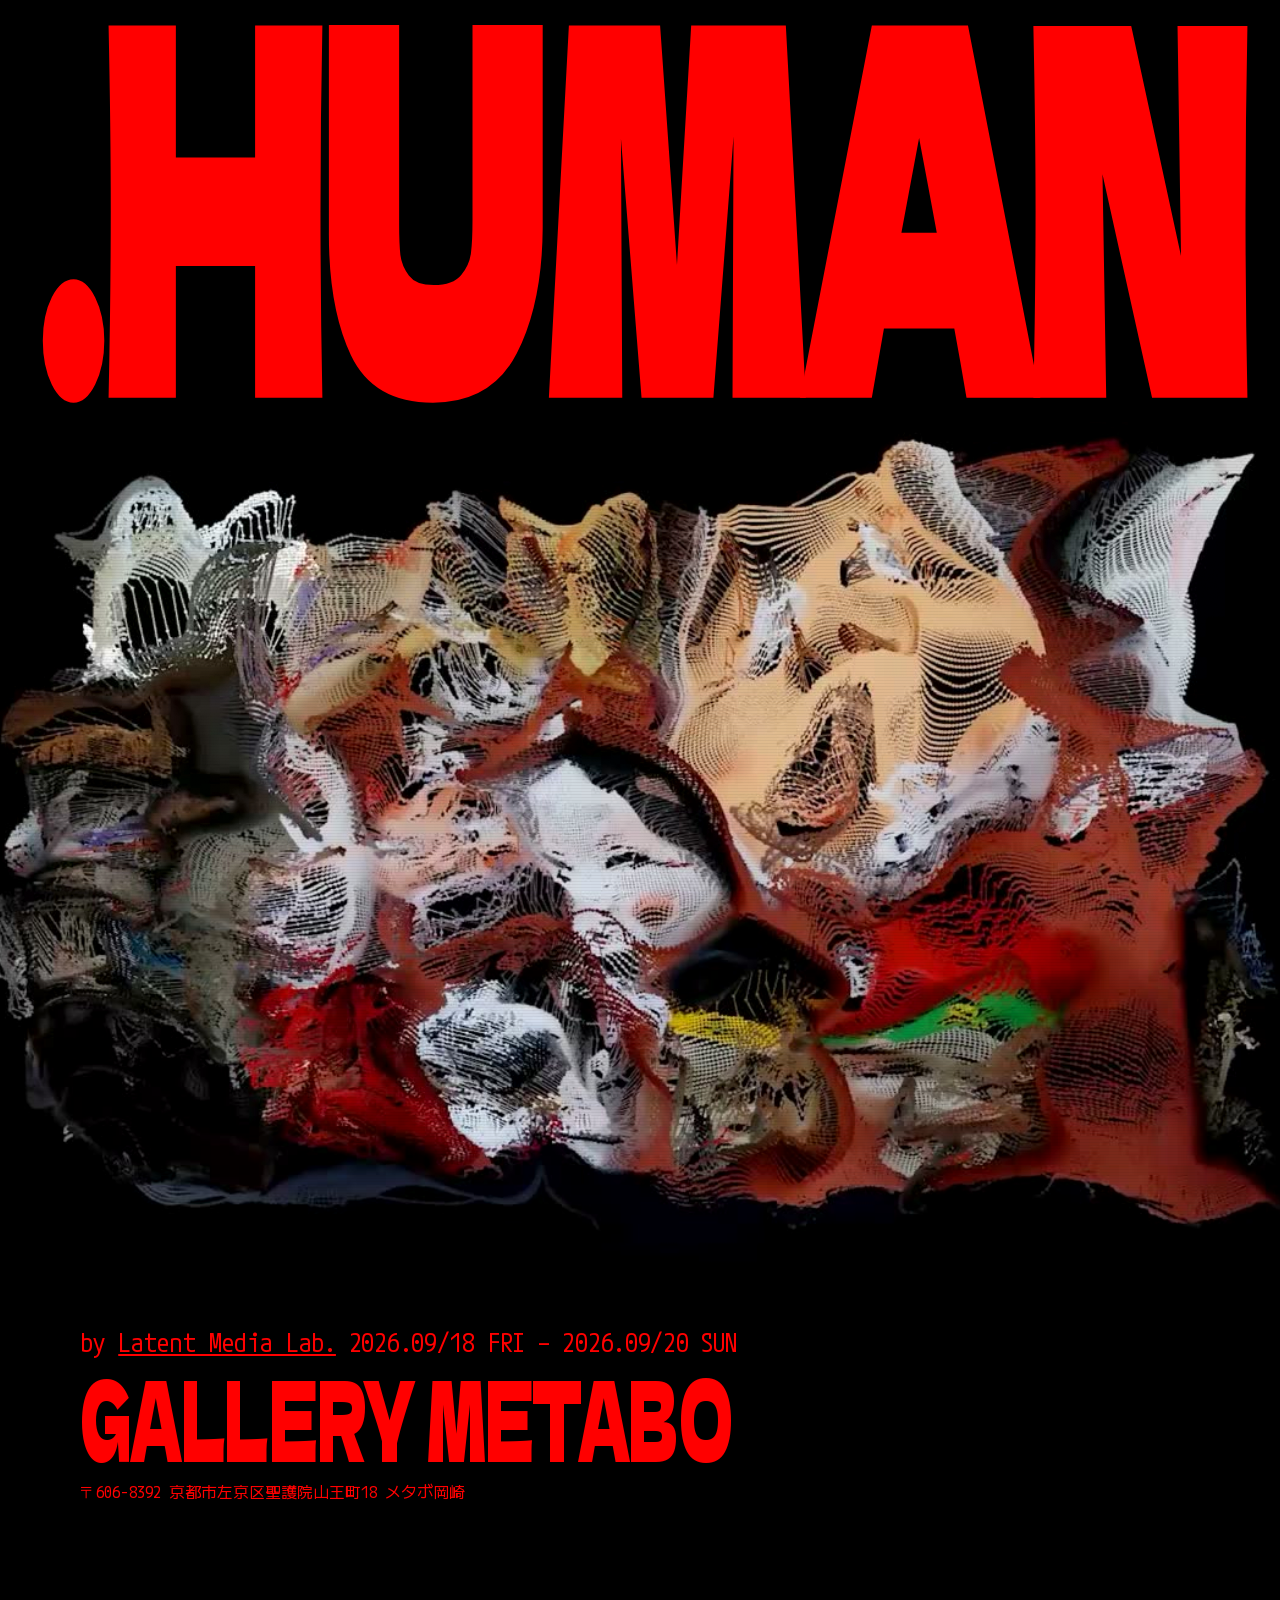
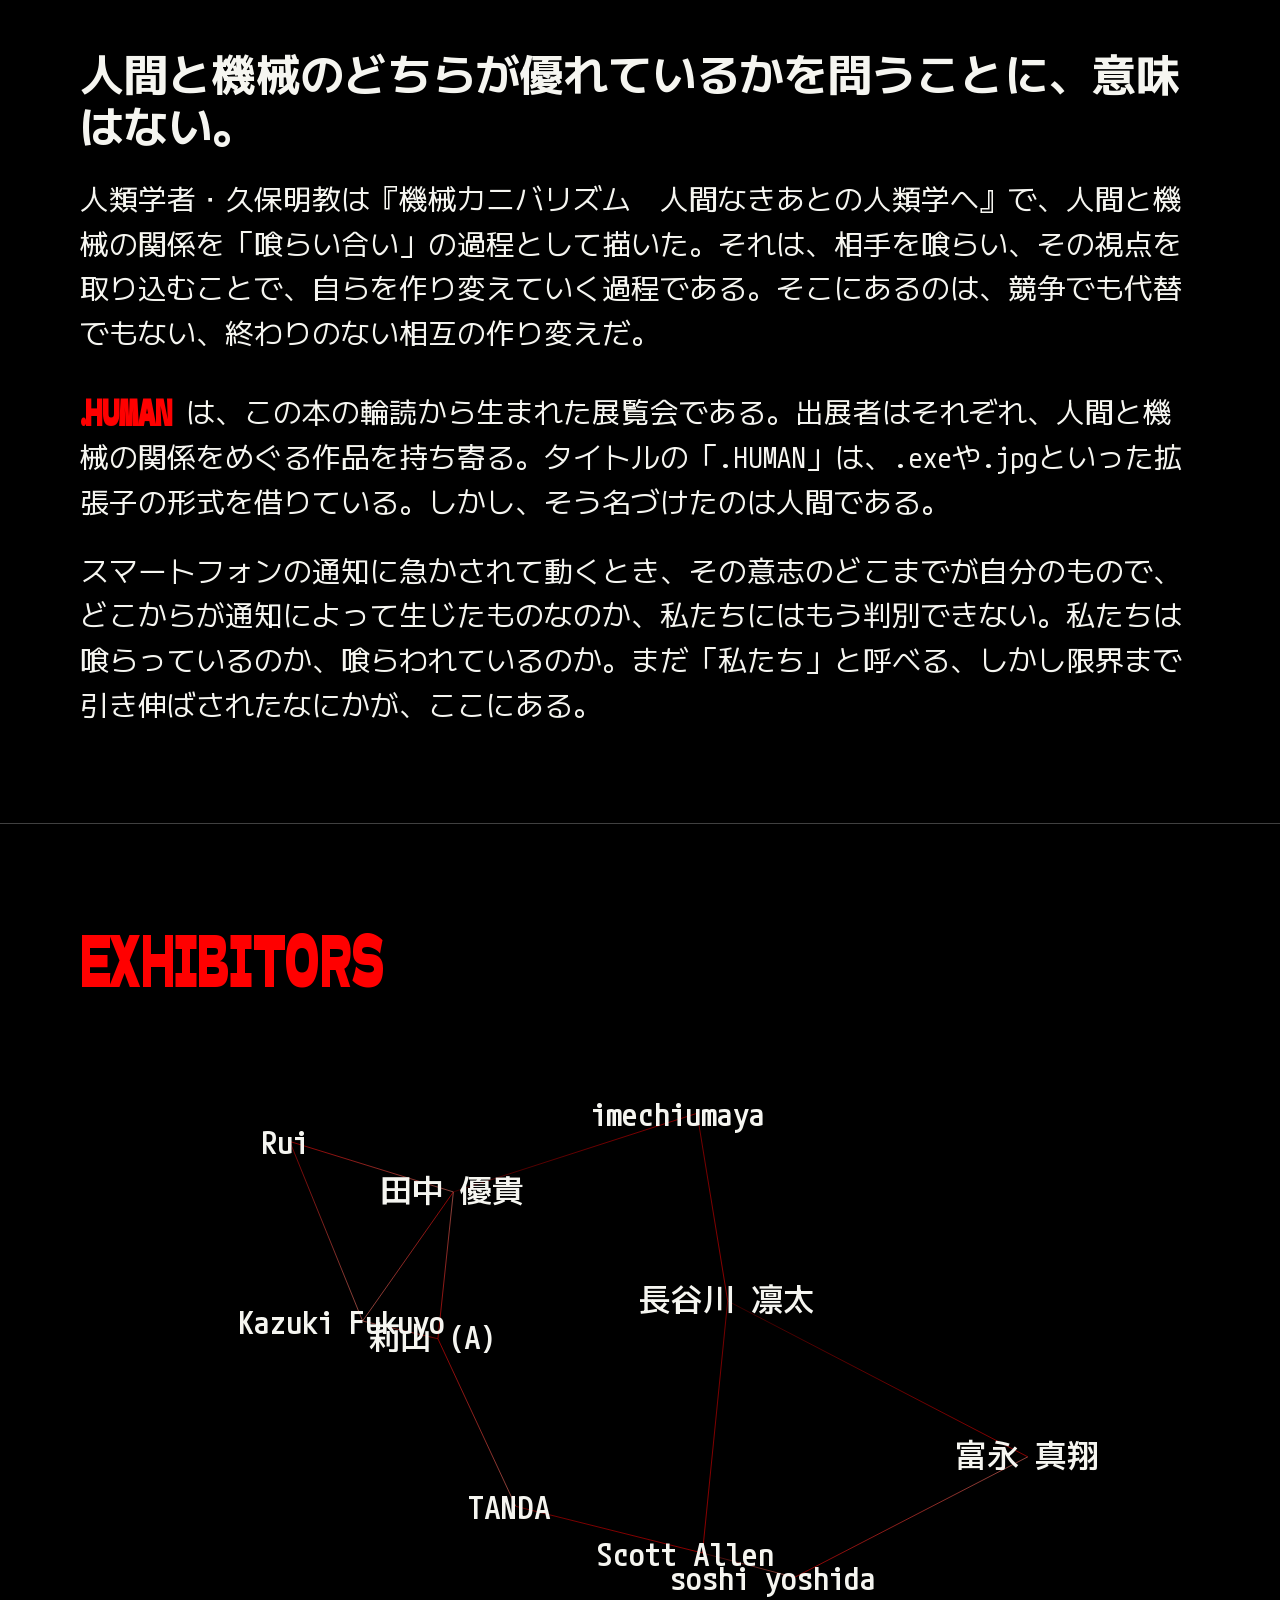
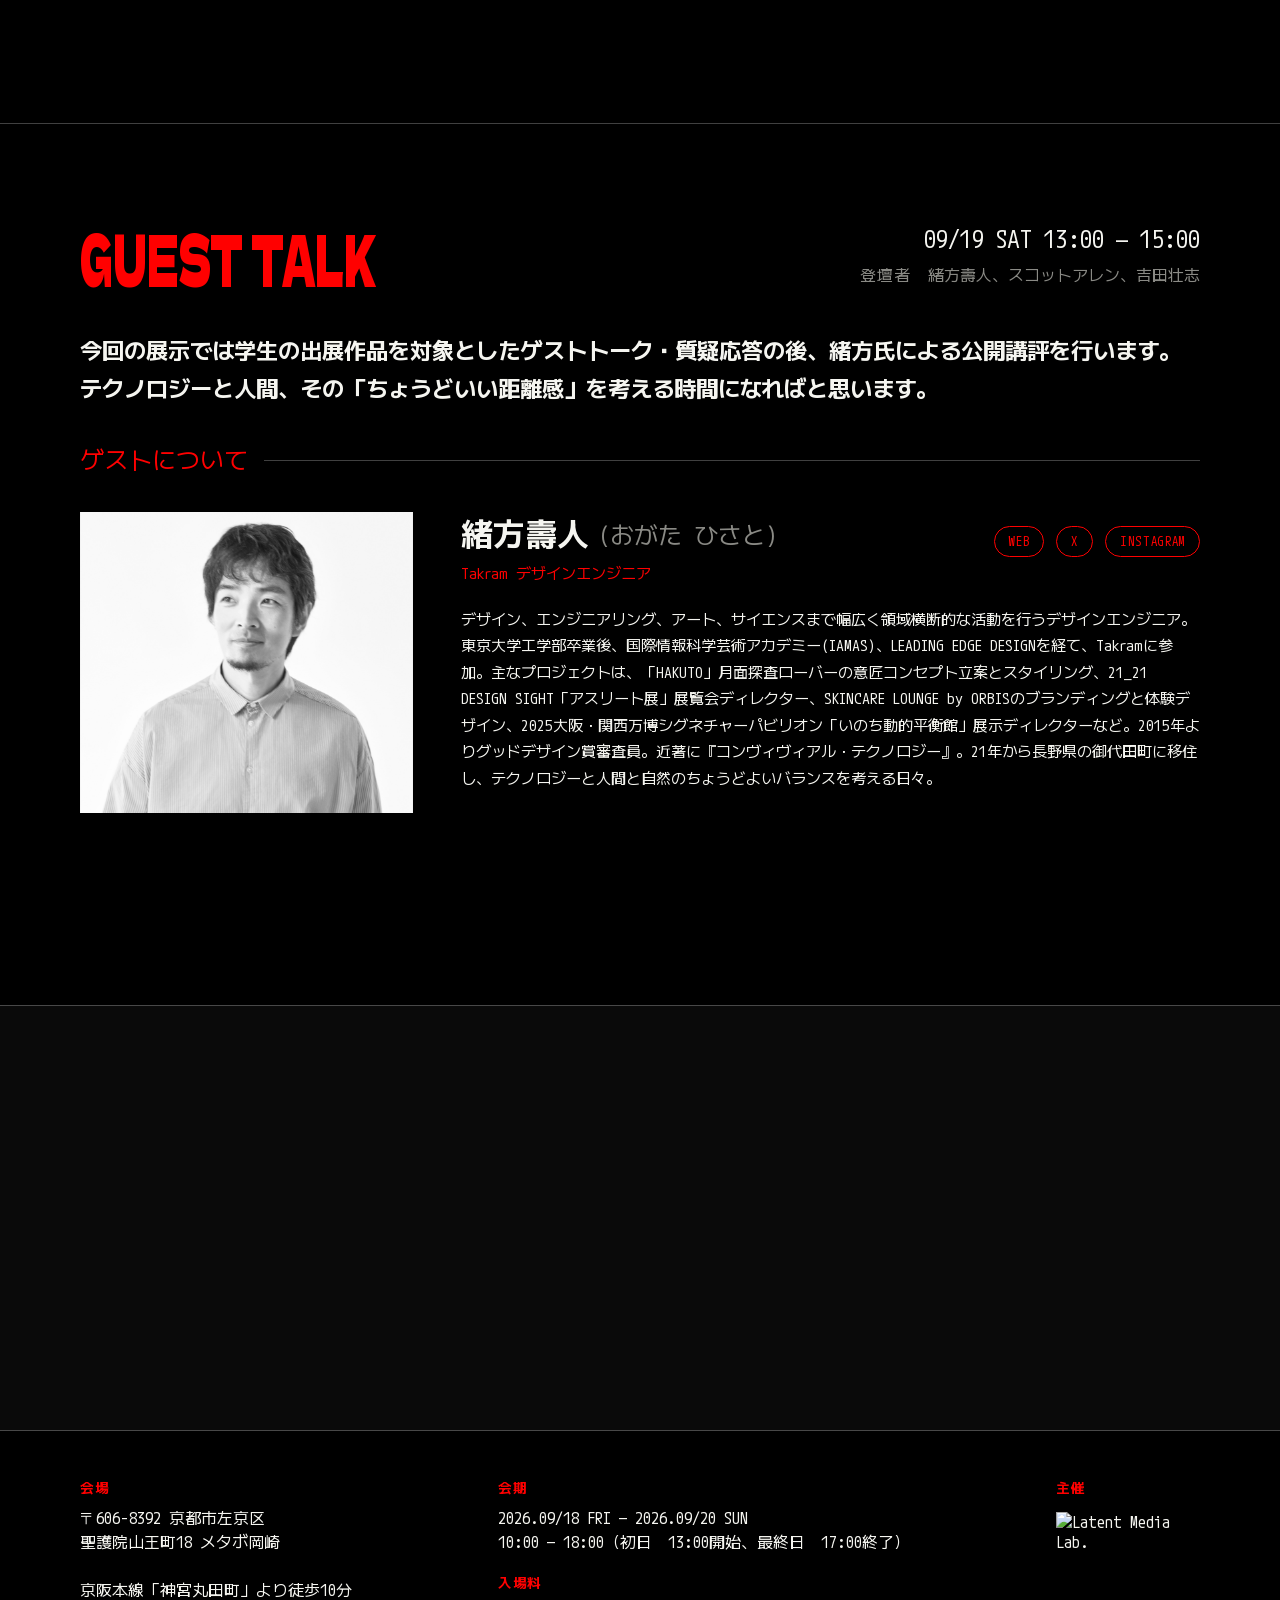
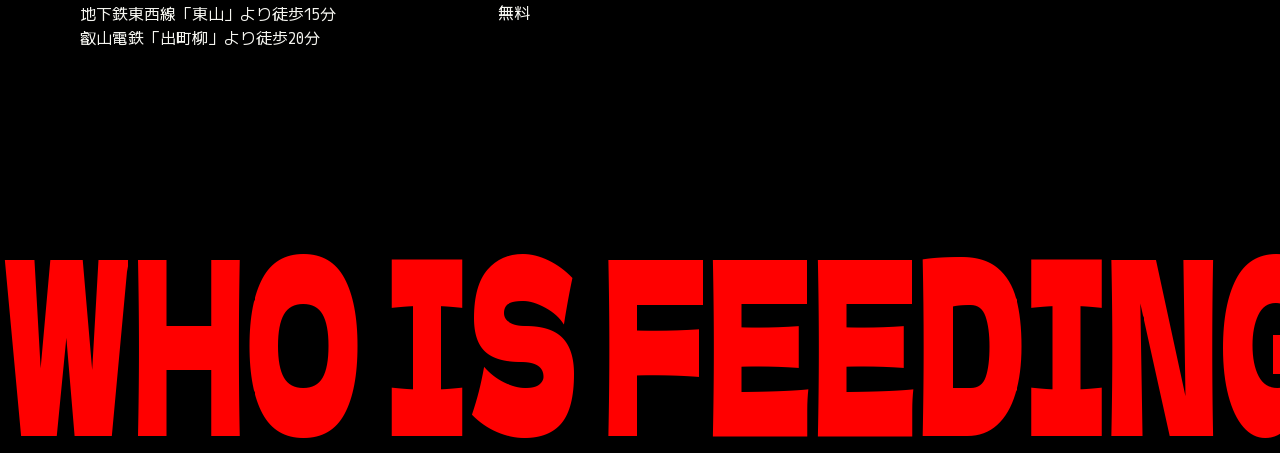
==== commit 4c205108: "✨Added the presenters list" ====
--- a/index.html
+++ b/index.html
@@ -201,12 +201,27 @@
           <div class="guest__grid">
             <div class="guest__heading-row">
               <h2 class="section-heading">GUEST&nbsp;TALK</h2>
-              <!-- same technique as .hero__dates: each half is joined with
-                   &nbsp; so it can't break internally, and the <wbr> is the
-                   single place a wrap is allowed to land -->
-              <span class="guest__heading-date"
-                >09/19&nbsp;SAT&nbsp;<wbr />13:00&nbsp;—&nbsp;15:00</span
-              >
+              <div class="guest__heading-meta">
+                <!-- same technique as .hero__dates: each half is joined with
+                     &nbsp; so it can't break internally, and the <wbr> is the
+                     single place a wrap is allowed to land -->
+                <span class="guest__heading-date"
+                  >09/19&nbsp;SAT&nbsp;<wbr />13:00&nbsp;—&nbsp;15:00</span
+                >
+
+                <p class="guest__speakers" lang="ja">
+                  <span class="guest__speakers-label">登壇者</span>
+                  緒方壽人、<a
+                    href="artist.html?id=artist-10"
+                    class="guest__speakers-link"
+                    >スコットアレン</a
+                  >、<a
+                    href="artist.html?id=artist-08"
+                    class="guest__speakers-link"
+                    >吉田壮志</a
+                  >
+                </p>
+              </div>
             </div>
 
             <p class="guest__desc" lang="ja">
--- a/css/style.css
+++ b/css/style.css
@@ -435,47 +435,83 @@
   grid-area: profile;
 }
 
-/* holds GUEST TALK + its date. Not flex: .section-heading's own layout
-   width is its UNSQUASHED (2x visual) size — see the squash comment near
-   the top of this file — so a flex sibling would see it as far wider than
-   it looks and get pushed onto its own line. Absolutely positioning the
-   date against this row instead pins it to the row's actual rendered
-   width, independent of that oversized box. No bottom margin: this is its
-   own grid band now, so .guest__grid's row-gap does that spacing. */
+/* GUEST TALK on the left, the event's date/time and speakers on the right.
+   This is a plain flex row now. It used to have to position the date
+   absolutely, because .section-heading's layout width is its UNSQUASHED (2x
+   visual) size — see the squash comment near the top of this file — so a flex
+   sibling would be shoved onto its own line by a box far wider than the
+   glyphs. fitSquashedBoxes() in js/script.js trims that box to what's
+   actually painted, so the two can sit in a row honestly, size the row
+   between them, and wrap onto separate lines only when they really don't fit.
+   No bottom margin: this is its own grid band, so .guest__grid's row-gap
+   handles that spacing. */
 .guest__heading-row {
-  position: relative;
+  display: flex;
+  flex-wrap: wrap;
+  align-items: center;
+  justify-content: space-between;
+  gap: 0.5rem 1.5rem;
   margin: 0;
 }
 
 .guest__heading-row .section-heading {
   margin: 0;
+}
+
+/* auto margin, not just justify-content: when this wraps onto its own line
+   below the headline, space-between would leave it at the start of that line
+   — the auto margin keeps it against the right edge either way */
+.guest__heading-meta {
+  margin-left: auto;
+  text-align: right;
+  /* so a long speaker list breaks onto another line instead of running
+     sideways towards the headline. Above what the current three names need,
+     so it only bites when the list actually grows. */
+  max-width: min(100%, 32rem);
 }
 
 /* sized to match .guest__name-reading (the same clamp inputs), not
    .guest__name: this is supporting detail next to the GUEST TALK headline,
    and at the name's size it competed with it */
 .guest__heading-date {
-  position: absolute;
-  right: 0;
-  /* centred against the headline's box rather than sitting on its bottom
-     edge. translateY (not top:50% alone) because the element's own height
-     varies — one line or two, depending on whether the <wbr> below wraps */
-  top: 50%;
-  transform: translateY(-50%);
+  display: block;
   font-family: var(--font-body);
   font-weight: 400;
   color: var(--white);
   font-size: clamp(1rem, 2.4vw, 1.5rem);
   /* Deliberately NOT white-space: nowrap — that makes the <wbr> in the markup
      inert, leaving this stuck on one line at every width. The &nbsp;-joined
-     halves are what keep it from breaking anywhere except that <wbr>.
-
-     Being absolutely positioned, it measures itself against the whole row and
-     so would stay on one line right down to 320px, where it ends up ~14px
-     from the headline's glyphs. The cap forces the wrap just before that gets
-     uncomfortable — 7rem is roughly what GUEST TALK paints to at these sizes
-     (it's squashed to half its layout box) plus room to breathe. */
-  max-width: calc(100% - 7rem);
+     halves are what keep it from breaking anywhere except that <wbr>. It no
+     longer needs a width cap to stay off the headline: the flex row above
+     keeps the two apart, and wraps them onto separate lines when it can't. */
+}
+
+/* the people speaking, under the date. Smaller and greyed — this is the
+   finest detail in the heading, below both the headline and the time it
+   announces. Free to run onto as many lines as it needs: the cap is what
+   makes that happen rather than the list growing sideways forever, and
+   right-aligned text stays tidy across however many lines it takes. */
+.guest__speakers {
+  margin: 0.5rem 0 0;
+  max-width: 100%;
+  font-size: clamp(0.8rem, 1.6vw, 1rem);
+  line-height: 1.7;
+  color: var(--grey);
+}
+
+.guest__speakers-label {
+  margin-right: 0.6em;
+  letter-spacing: 0.05em;
+}
+
+/* not underlined, by request — the colour shift on hover is the only
+   affordance marking these two as links */
+.guest__speakers-link {
+  transition: color 0.15s ease;
+}
+
+.guest__speakers-link:hover {
+  color: var(--red);
 }
 
 .guest__name-row {
@@ -973,13 +1009,16 @@
    centers each item's *margin box*, so leaving it here would push the name's
    glyphs half that margin above the links */
 .artist__name-row .artist__name {
-  min-width: 0;
   margin-bottom: 0;
-  /* squashed again, so the layout box is twice the glyphs actually drawn:
-     nowrap stops the name breaking across lines on metrics that no longer
-     match what's painted — at half width it always fits the space it's
-     given (and min-width:0 keeps that oversized box from forcing overflow) */
+  /* nowrap stops the name breaking across lines on metrics that no longer
+     match what's painted (it's squashed, so the two disagree) */
   white-space: nowrap;
+  /* fitSquashedNames() in js/script.js sets this element's width to the
+     glyphs' real painted width, so there's no longer slack to give away:
+     shrinking from here would push the name UNDER the links rather than
+     wrapping them to their own line, since nowrap text just overflows a
+     too-small box instead of reflowing inside it */
+  flex-shrink: 0;
 }
 
 /* fixed width, growing height: min-height (not aspect-ratio) sets the 3:4
@@ -1307,6 +1346,25 @@
      guarantees this can't overflow its container regardless. */
 }
 
+/* Below roughly here the date/speakers block no longer fits beside GUEST TALK
+   and takes a line of its own (measured: still beside at 512px, wrapped at
+   508px). Once it does, there's no headline to its left to sit opposite any
+   more — so it aligns to the same left edge as everything else instead of
+   hanging off a right edge that reads as arbitrary, and takes a little more
+   air under the headline than the flex row-gap alone gives it.
+
+   The exact figure depends on how long the speaker list is: add enough names
+   and the row will start wrapping above this width, leaving a band where the
+   block is on its own line but still right-aligned. Re-measure if that list
+   grows much. */
+@media (max-width: 510px) {
+  .guest__heading-meta {
+    margin-top: 0.75rem;
+    margin-left: 0;
+    text-align: left;
+  }
+}
+
 @media (max-width: 480px) {
   .hero__venue {
     font-size: clamp(1.4rem, 12vw, 3rem);
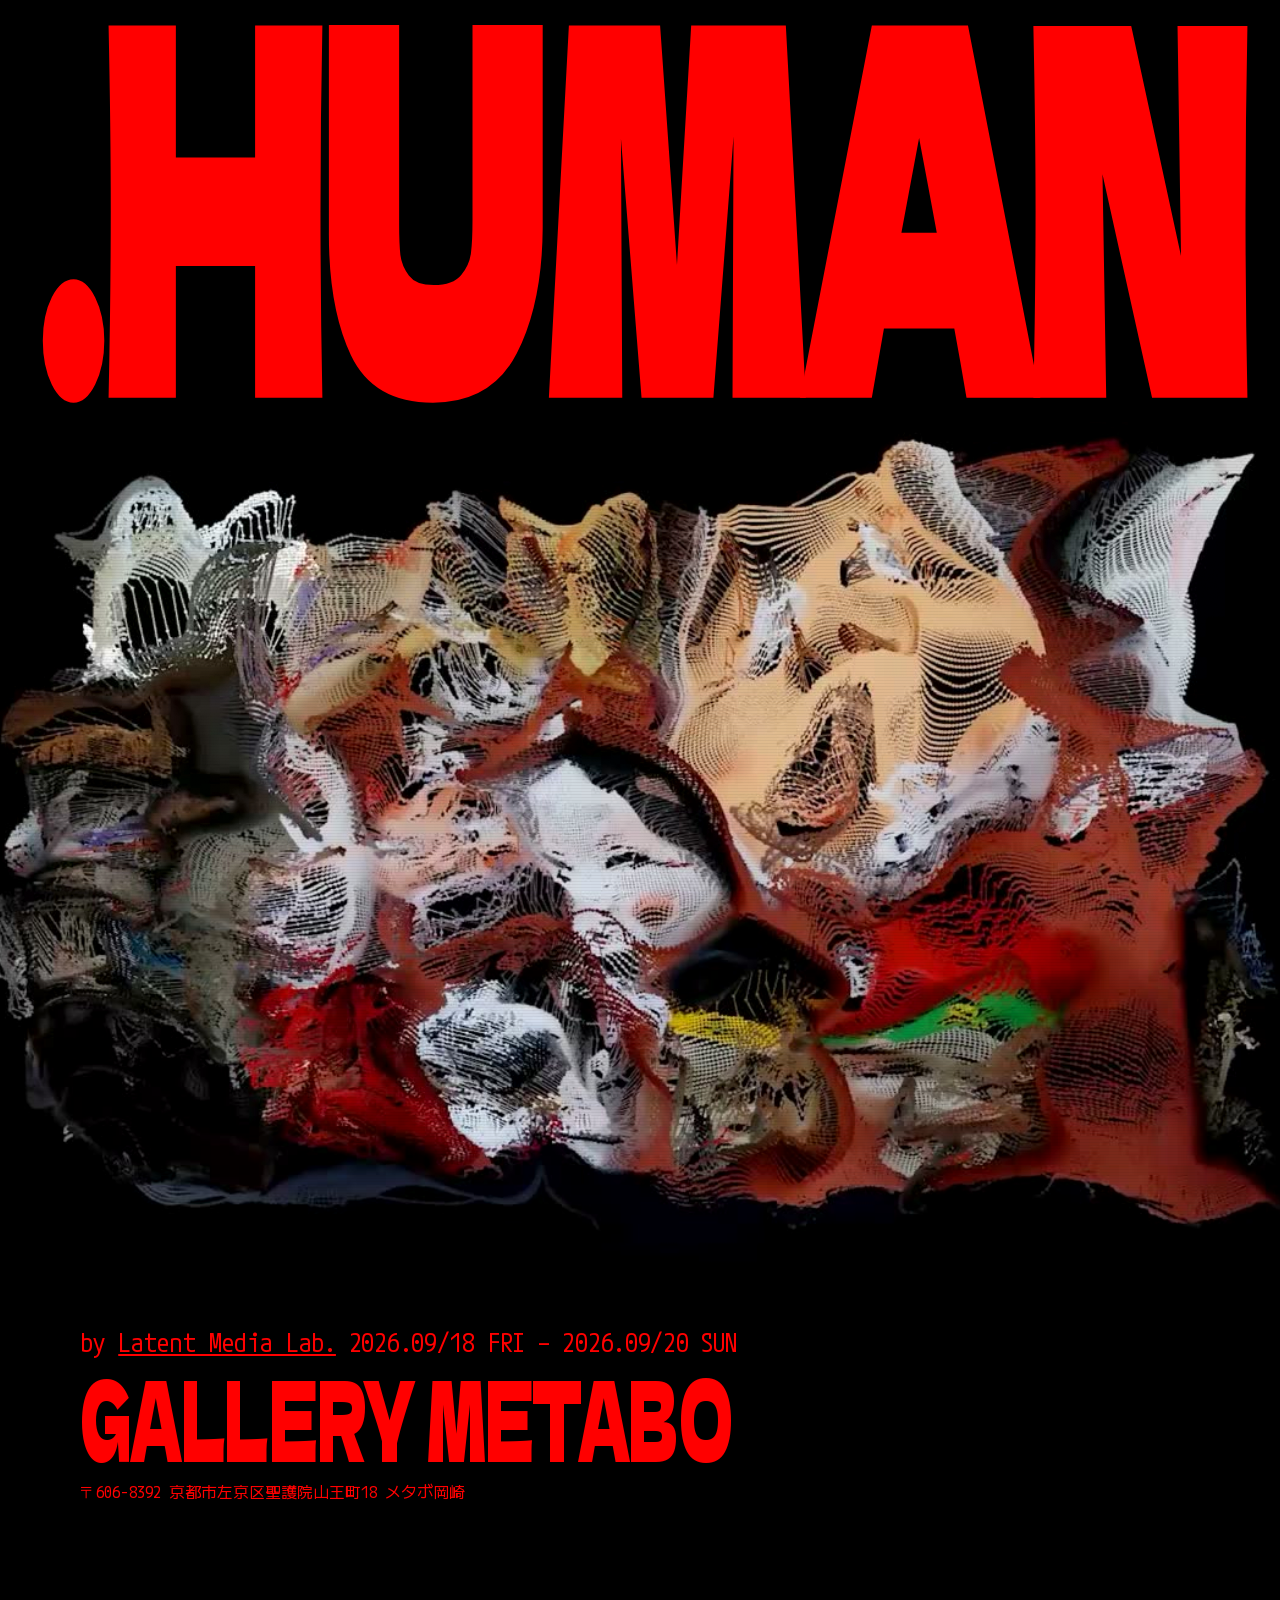
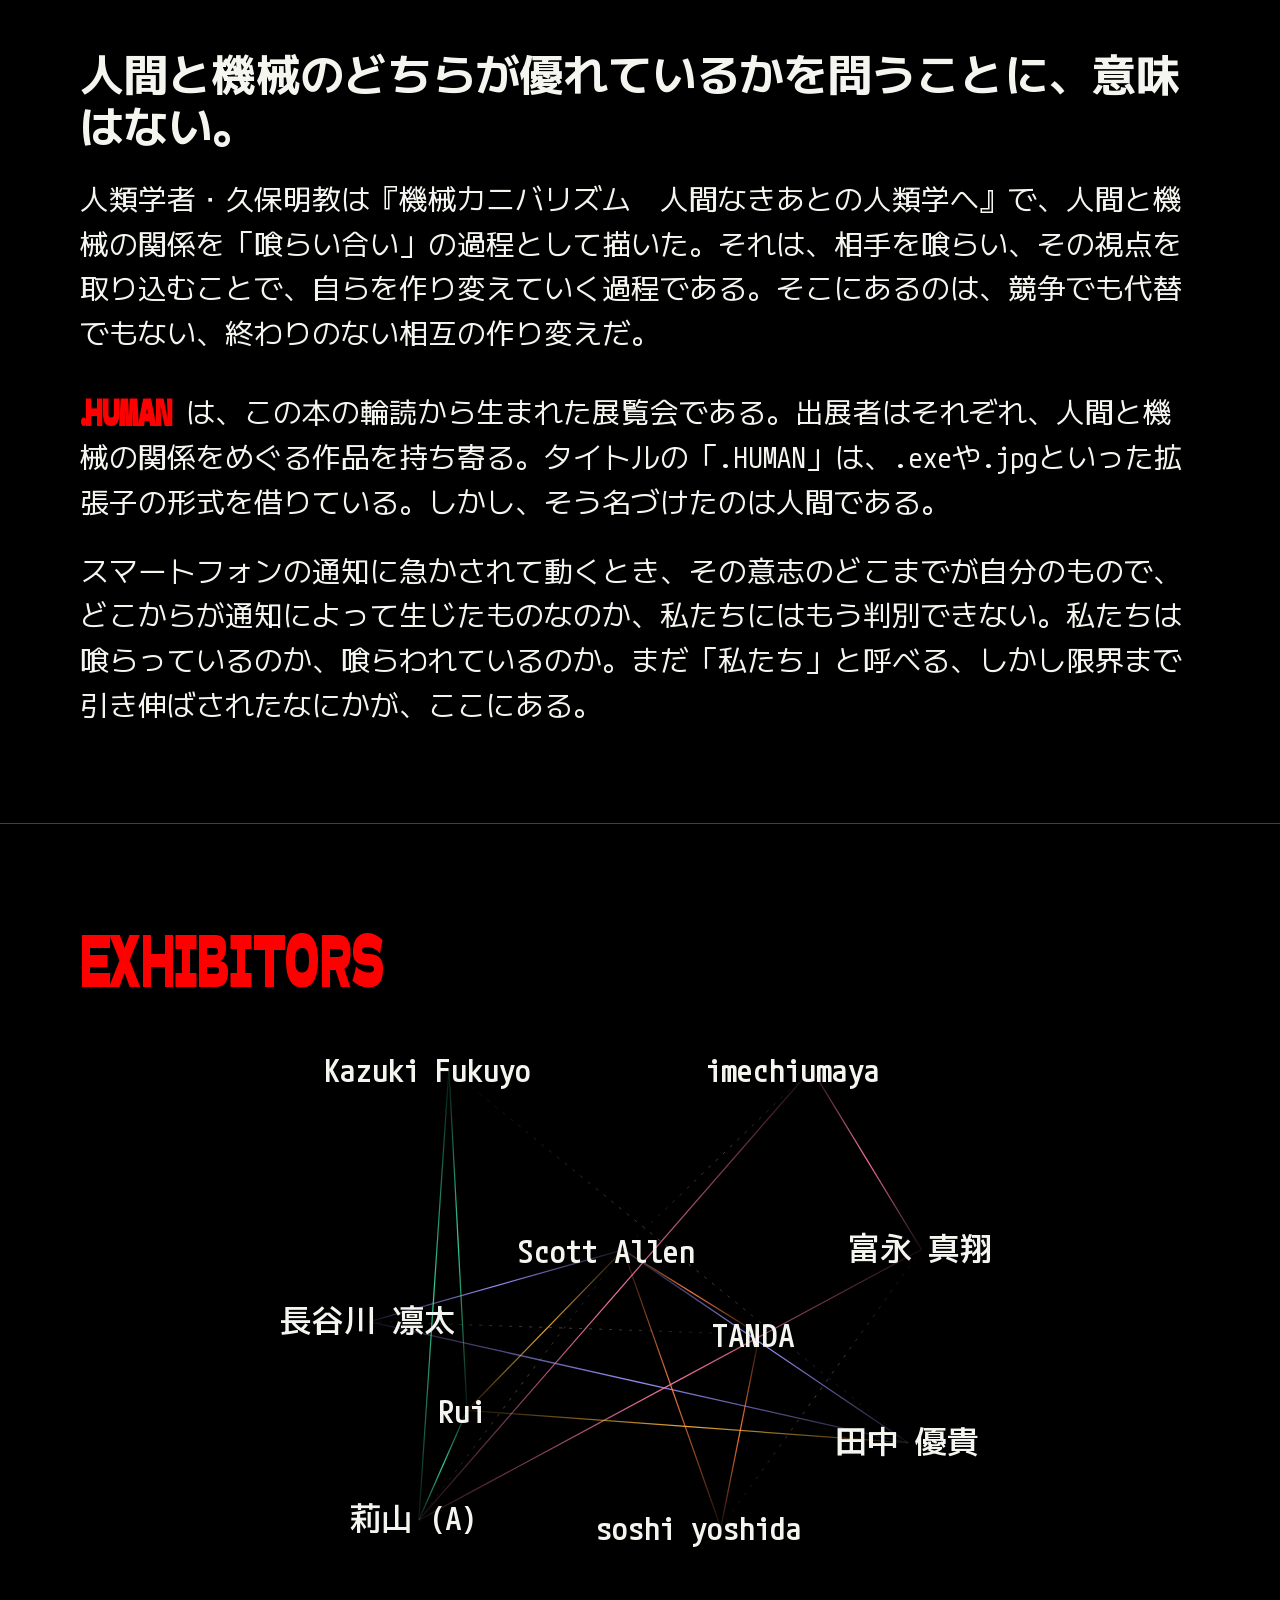
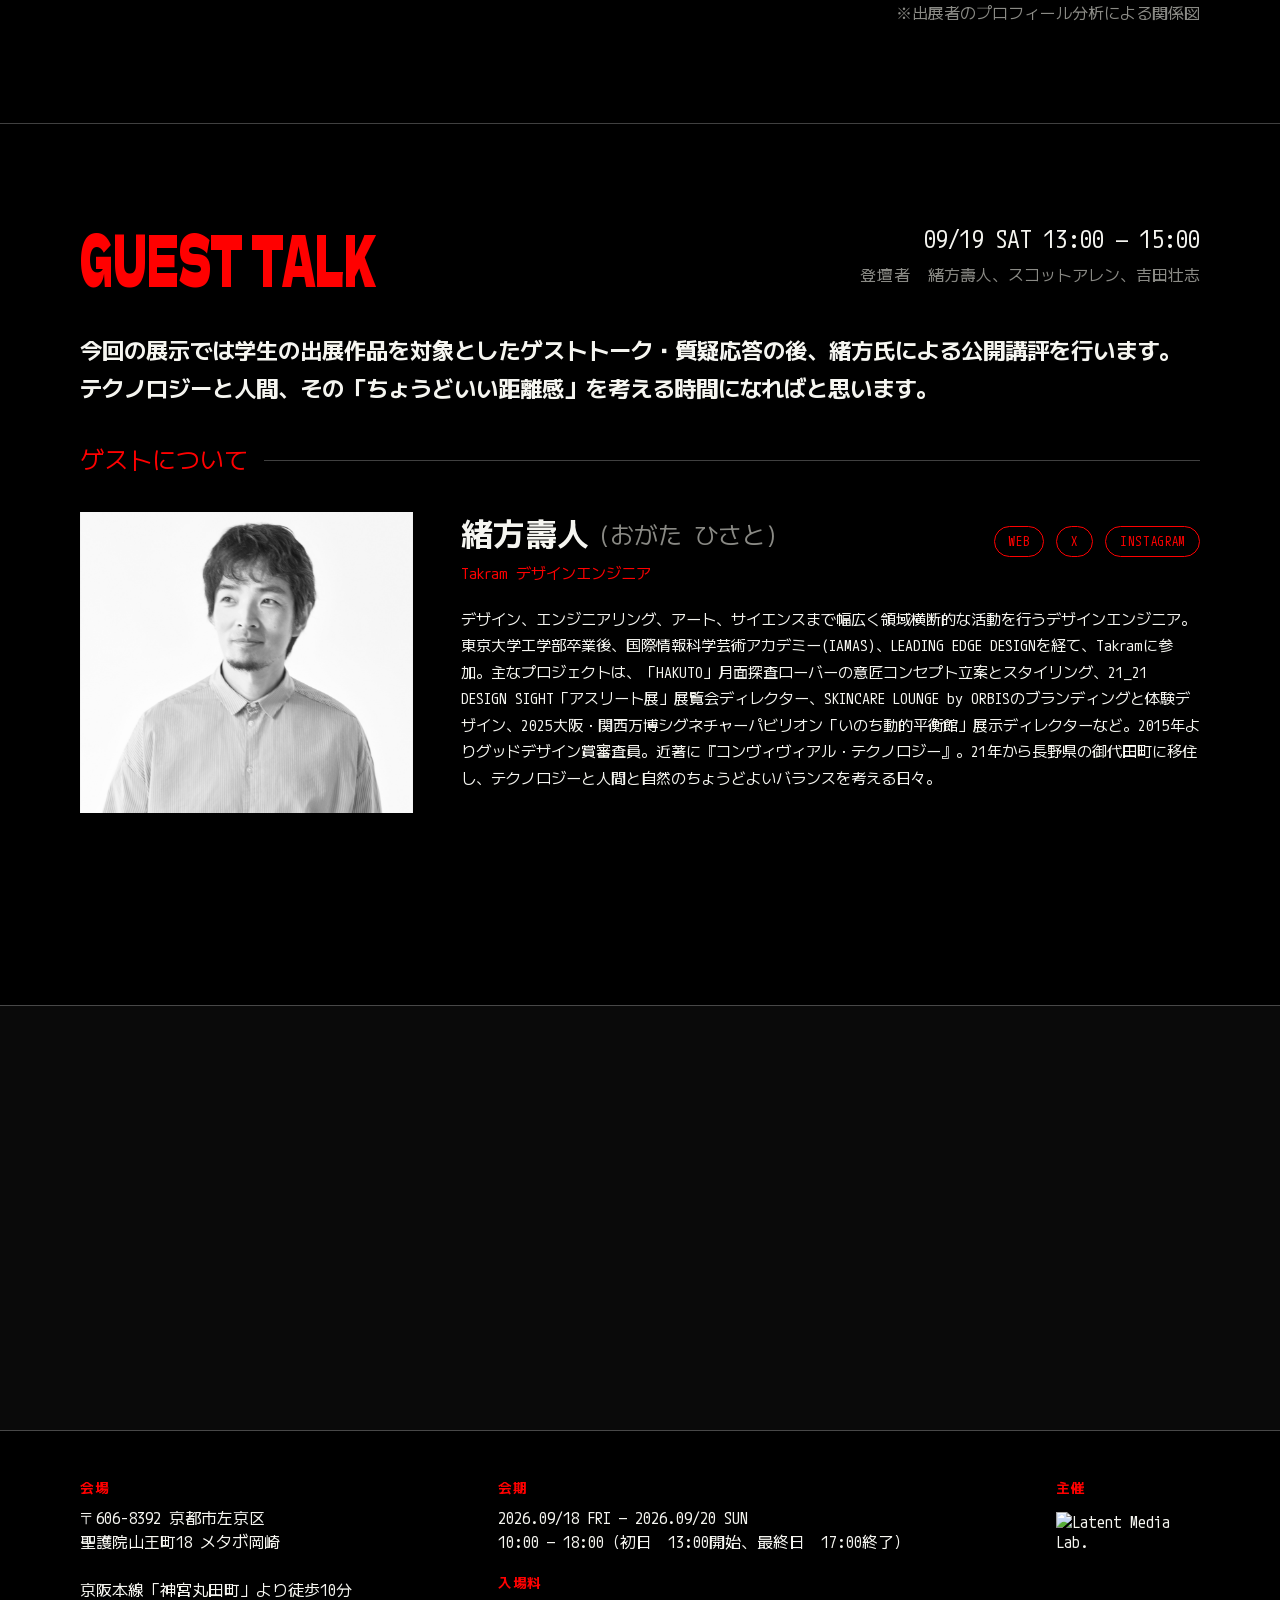
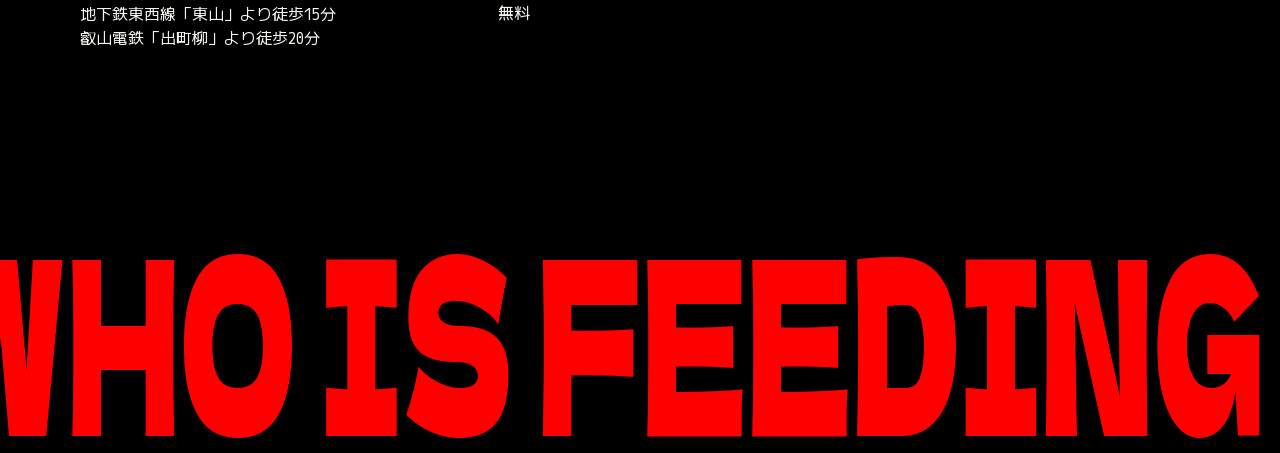
==== commit 042c5de6: "💥 Reworked the exhibhitors section to have some additional meaning" ====
--- a/index.html
+++ b/index.html
@@ -183,12 +183,27 @@
              float bounds span the full section width, not just the inner
              column — same full-bleed pattern as .footer__marquee below
              .footer__inner. Populated from EXHIBITORS by js/exhibitor-web.js:
-             names float and drift, connected by lines to their nearest
-             neighbors. Falls back to a plain wrapped list under
+             names float and drift, joined by a fixed set of threads standing
+             for what they share. Falls back to a plain wrapped list under
              prefers-reduced-motion (see .exhibitor-web in css/style.css) —
              that fallback still reads as part of this section visually
              thanks to shared padding, even though it's not in .exhibitors__inner. -->
         <ul class="exhibitor-web" id="exhibitorWeb"></ul>
+
+        <!-- credits where the lines came from: the threads between the names
+             are a reading of the exhibitors' profiles made by a machine, on a
+             page about people and machines remaking each other. Kept to a
+             footnote — it's a source note, not part of the work. -->
+        <p class="exhibitors__note">
+          <a
+            href="https://claude.ai/share/809494cc-ac5f-4168-a253-c4a9963f9916"
+            class="exhibitors__note-link"
+            target="_blank"
+            rel="noopener noreferrer"
+            lang="ja"
+            >※出展者のプロフィール分析による関係図</a
+          >
+        </p>
       </section>
 
       <section id="guest" class="guest">
--- a/css/style.css
+++ b/css/style.css
@@ -506,12 +506,28 @@
 
 /* not underlined, by request — the colour shift on hover is the only
    affordance marking these two as links */
-.guest__speakers-link {
+.guest__speakers-link,
+.exhibitors__note-link {
   transition: color 0.15s ease;
 }
 
-.guest__speakers-link:hover {
+.guest__speakers-link:hover,
+.exhibitors__note-link:hover {
   color: var(--red);
+}
+
+/* source note under the web, in the same grey as the guest speakers: the
+   threads between the names are a machine's reading of the exhibitors'
+   profiles, and this links to it. Aligned right, opposite the EXHIBITORS
+   heading at the other end of the section. */
+.exhibitors__note {
+  width: 100%;
+  max-width: 70rem;
+  margin: clamp(1.5rem, 4vw, 2.5rem) auto 0;
+  text-align: right;
+  font-size: clamp(0.8rem, 1.6vw, 1rem);
+  line-height: 1.7;
+  color: var(--grey);
 }
 
 .guest__name-row {
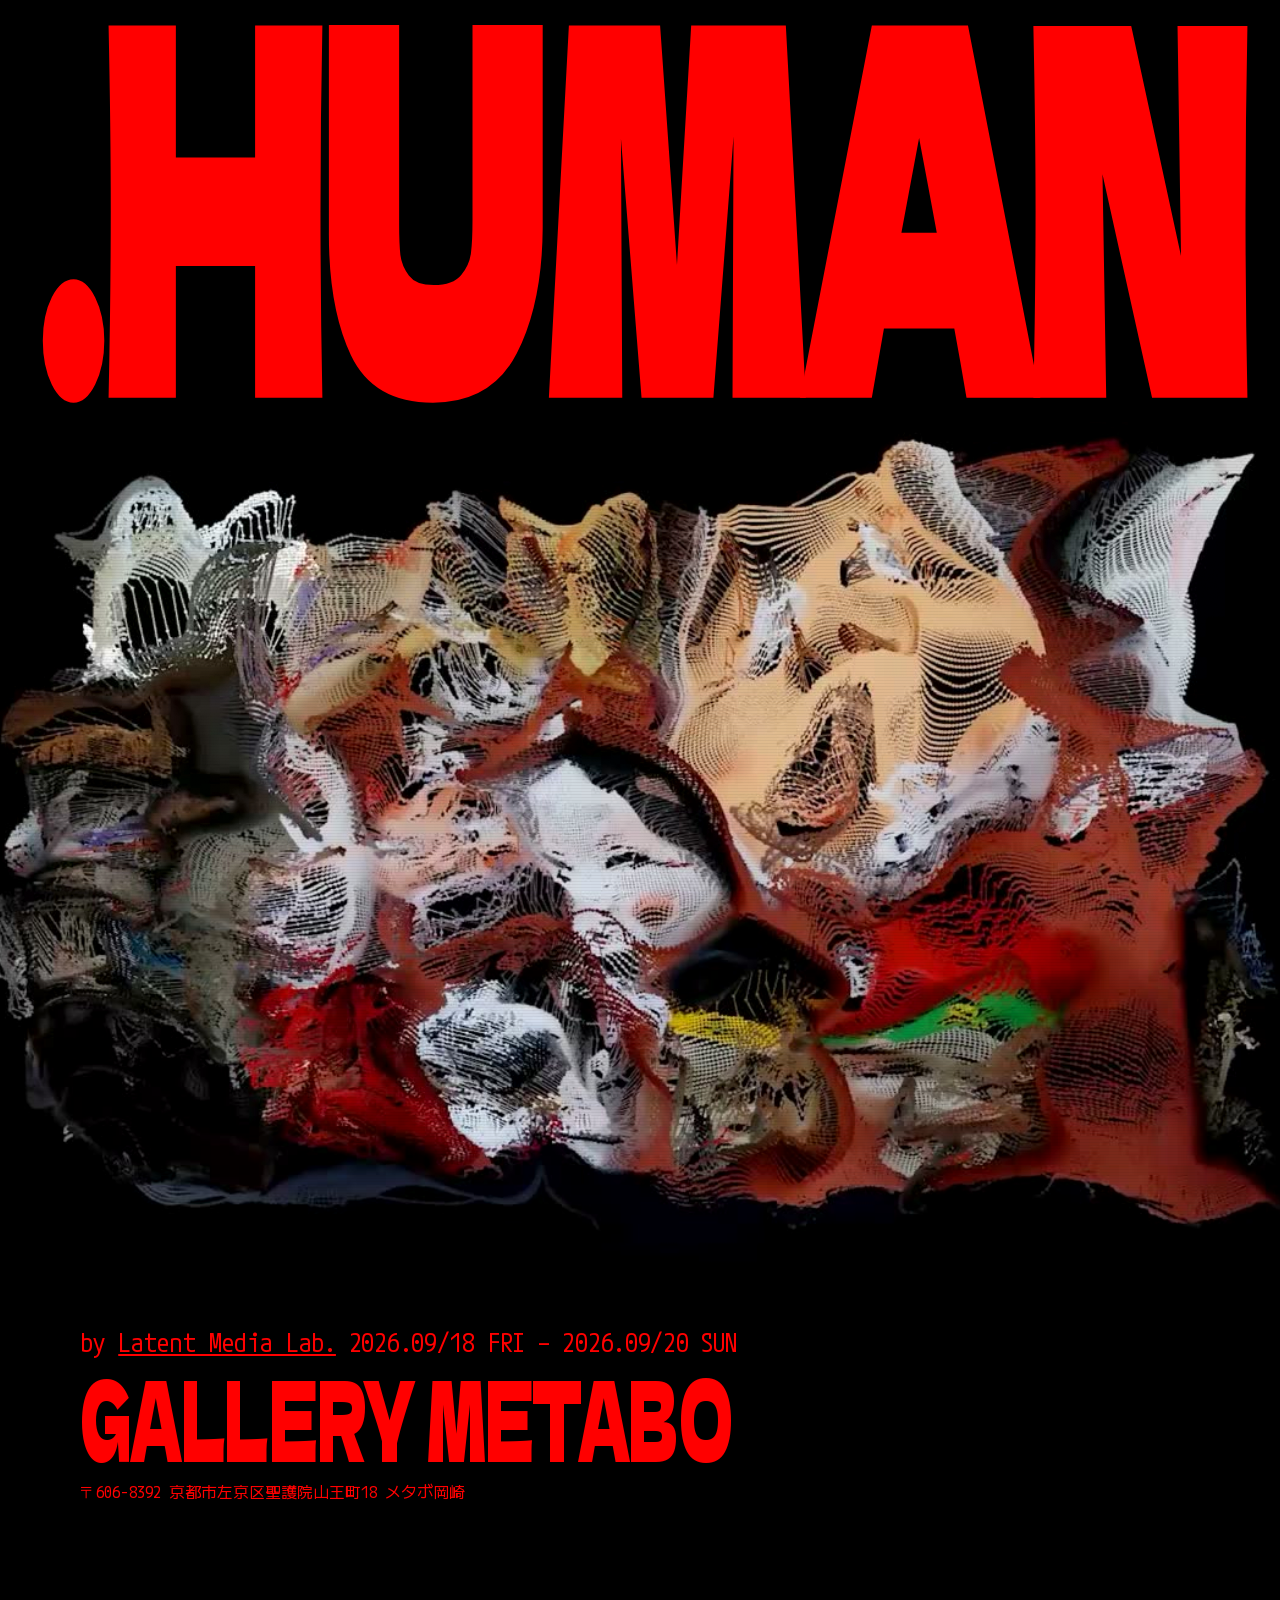
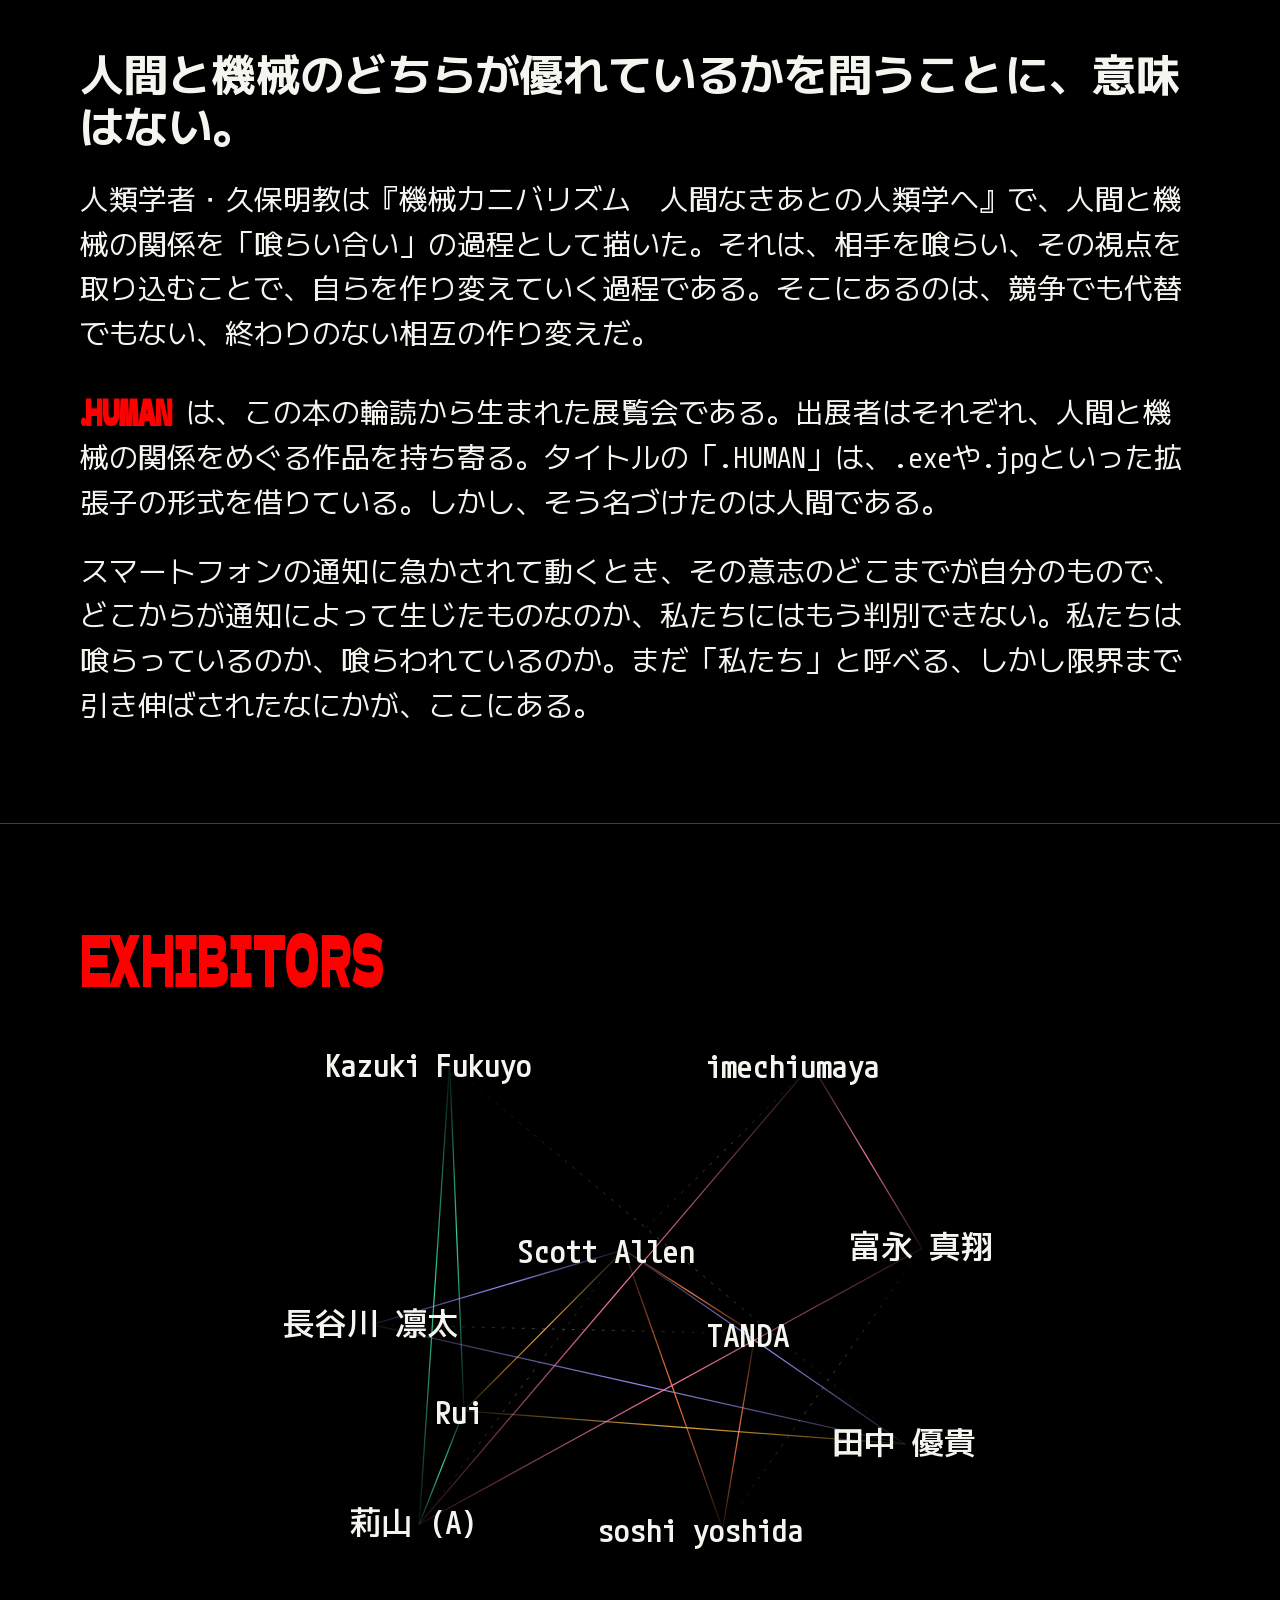
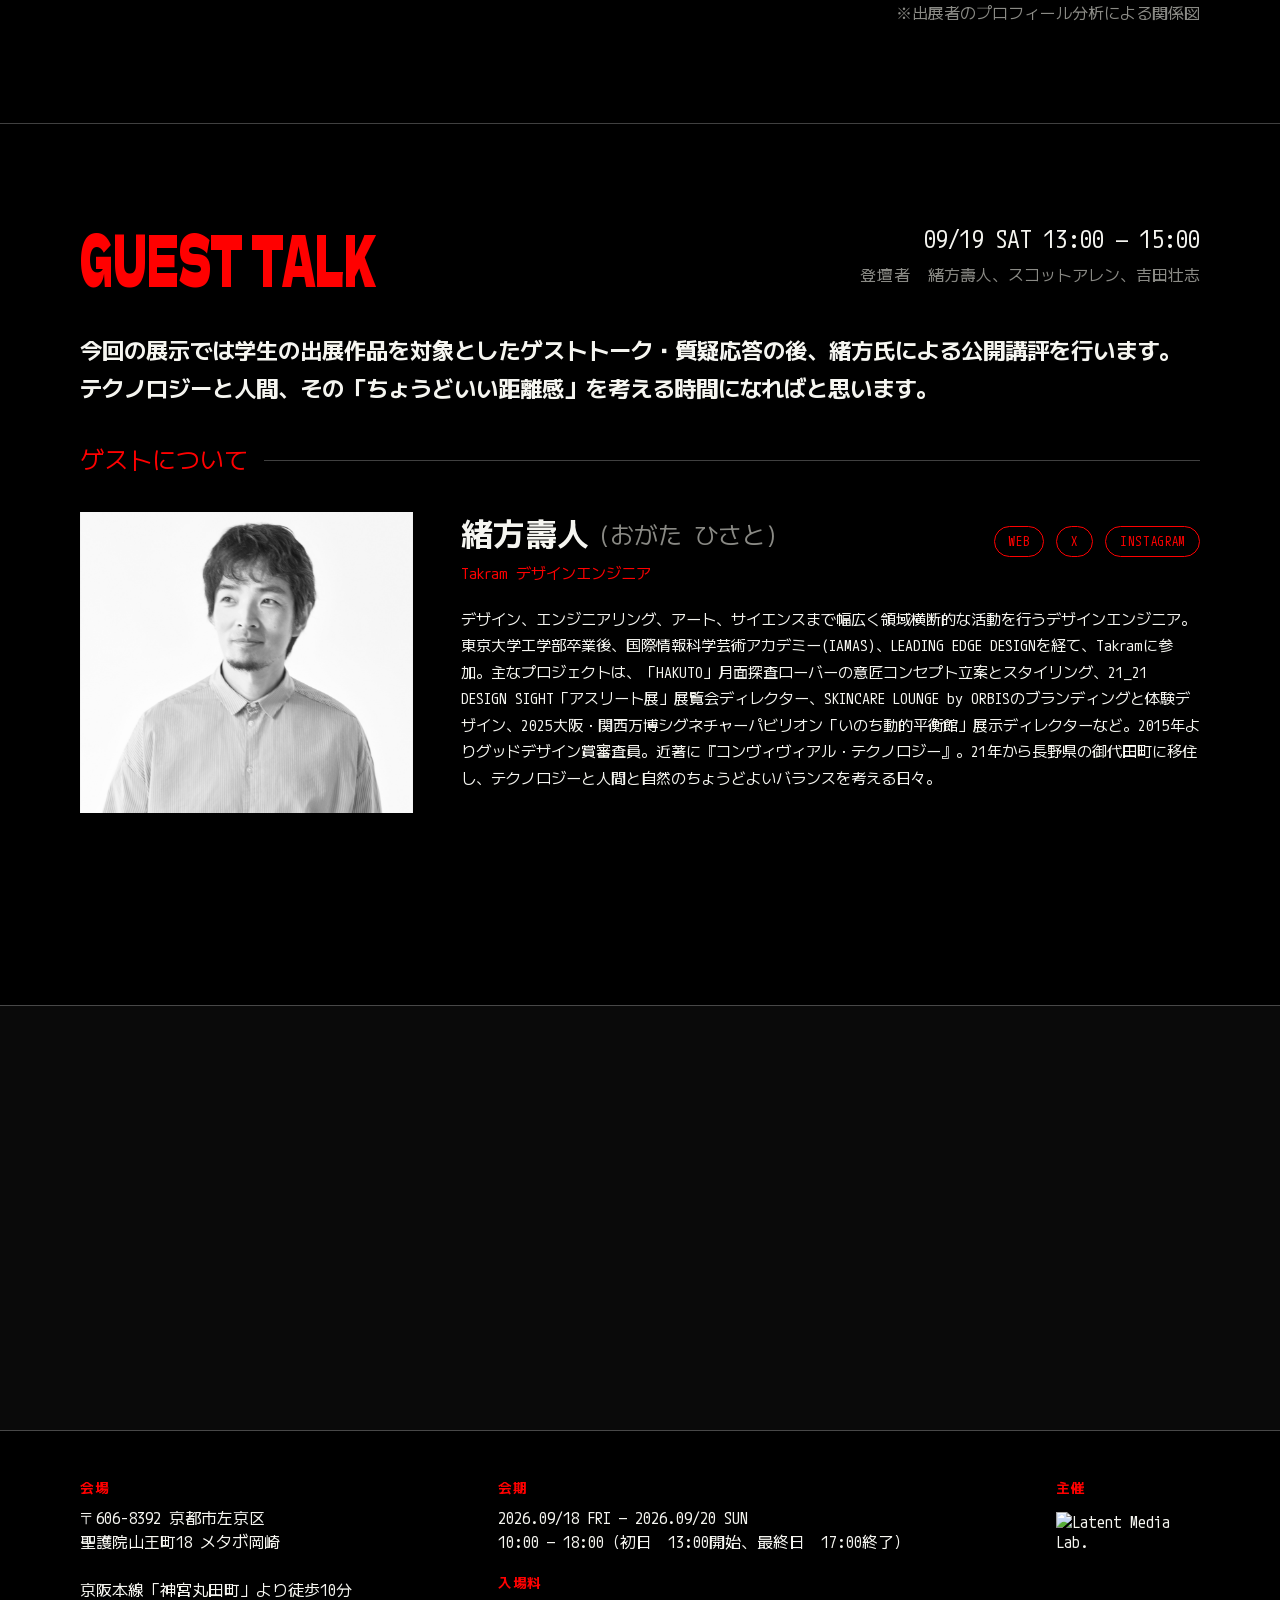
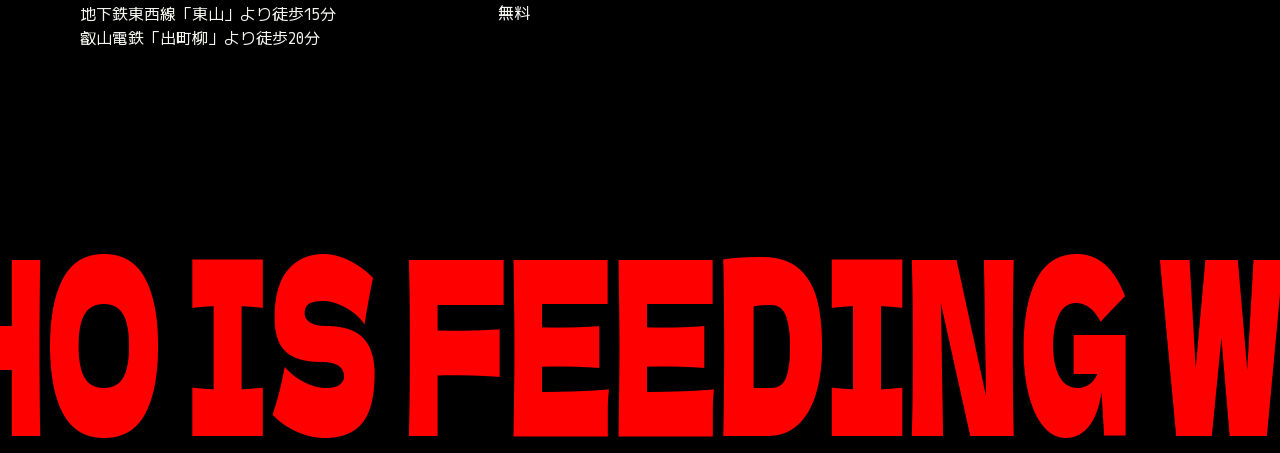
==== commit 2581e4a1: "👾Added a presence ping framework for one of the exhibited artworks. Currently left unused for now" ====
--- a/index.html
+++ b/index.html
@@ -389,5 +389,9 @@
     <script src="js/exhibitors-data.js"></script>
     <script src="js/exhibitor-web.js"></script>
     <script src="js/script.js"></script>
+    <!--
+    Presence ping for one of the artworks, currently left unimplemented 
+    <script src="js/presence-ping.js" defer></script>
+    -->
   </body>
 </html>
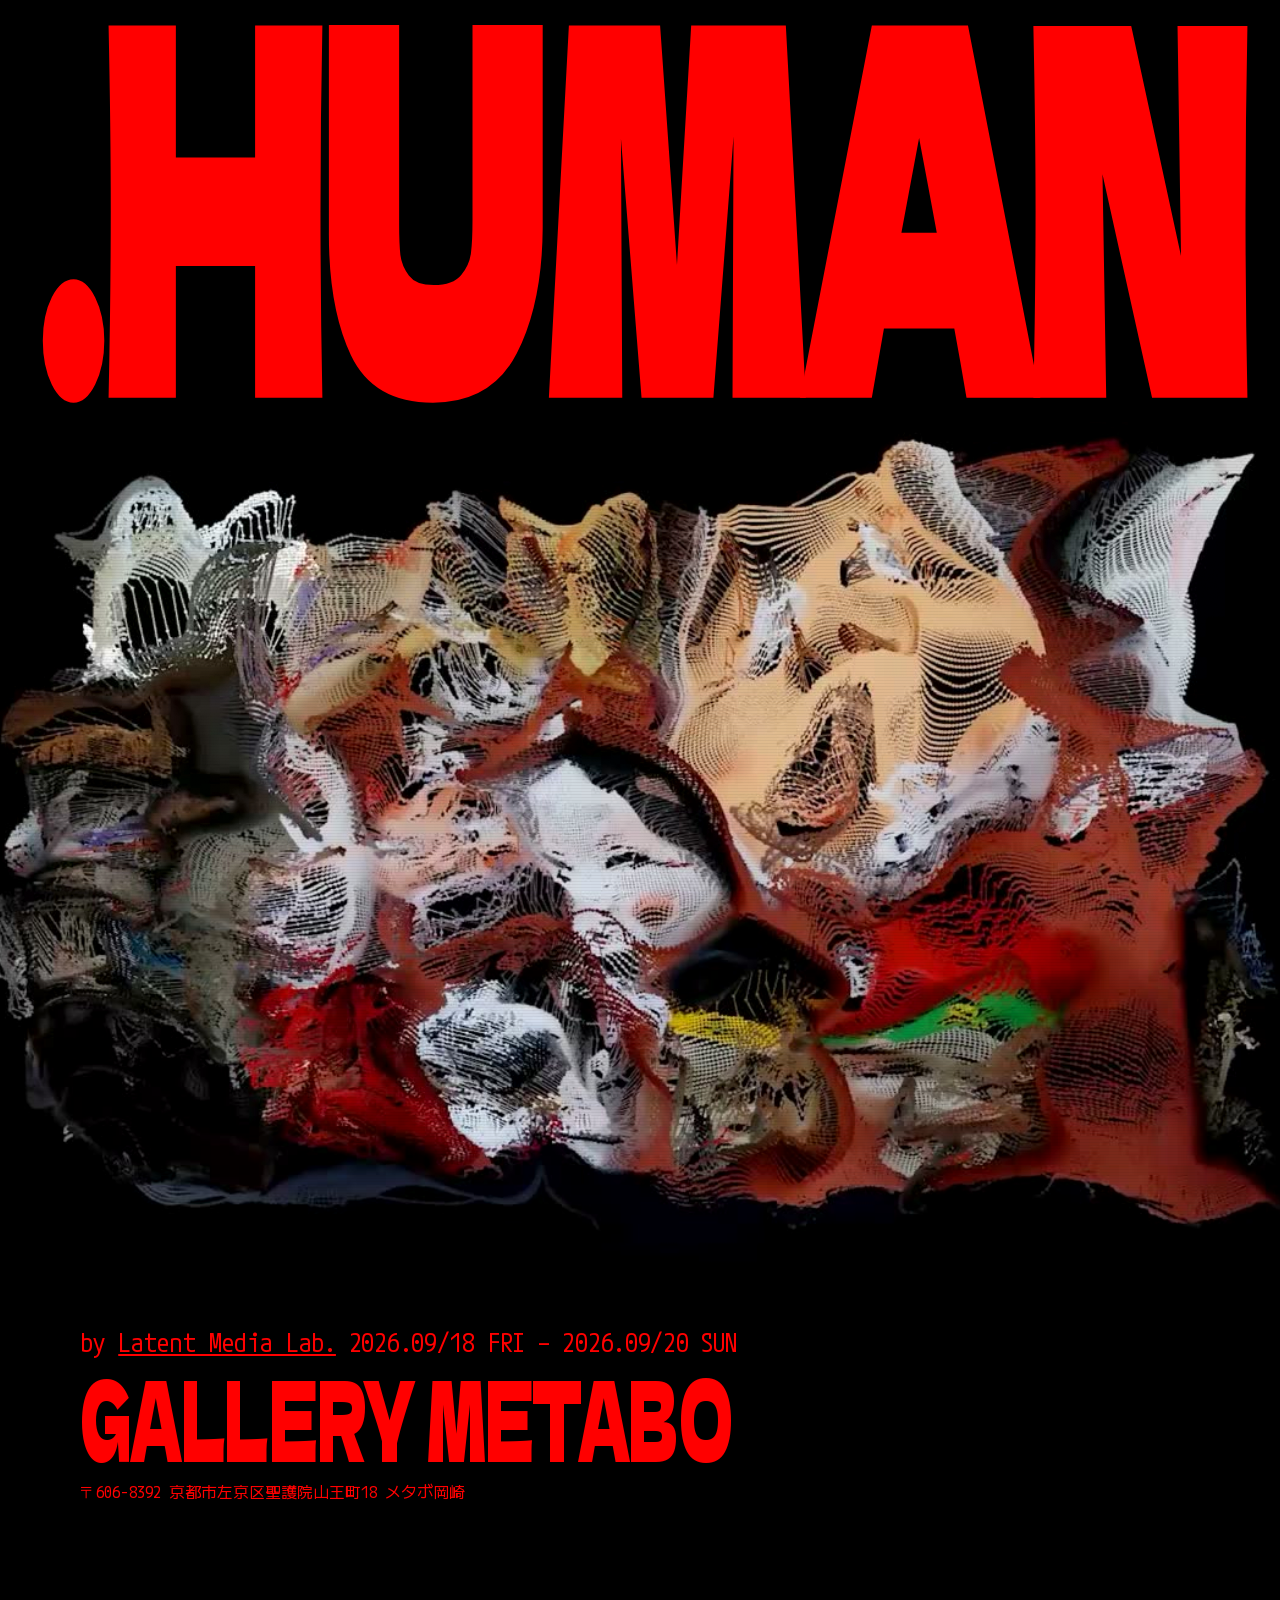
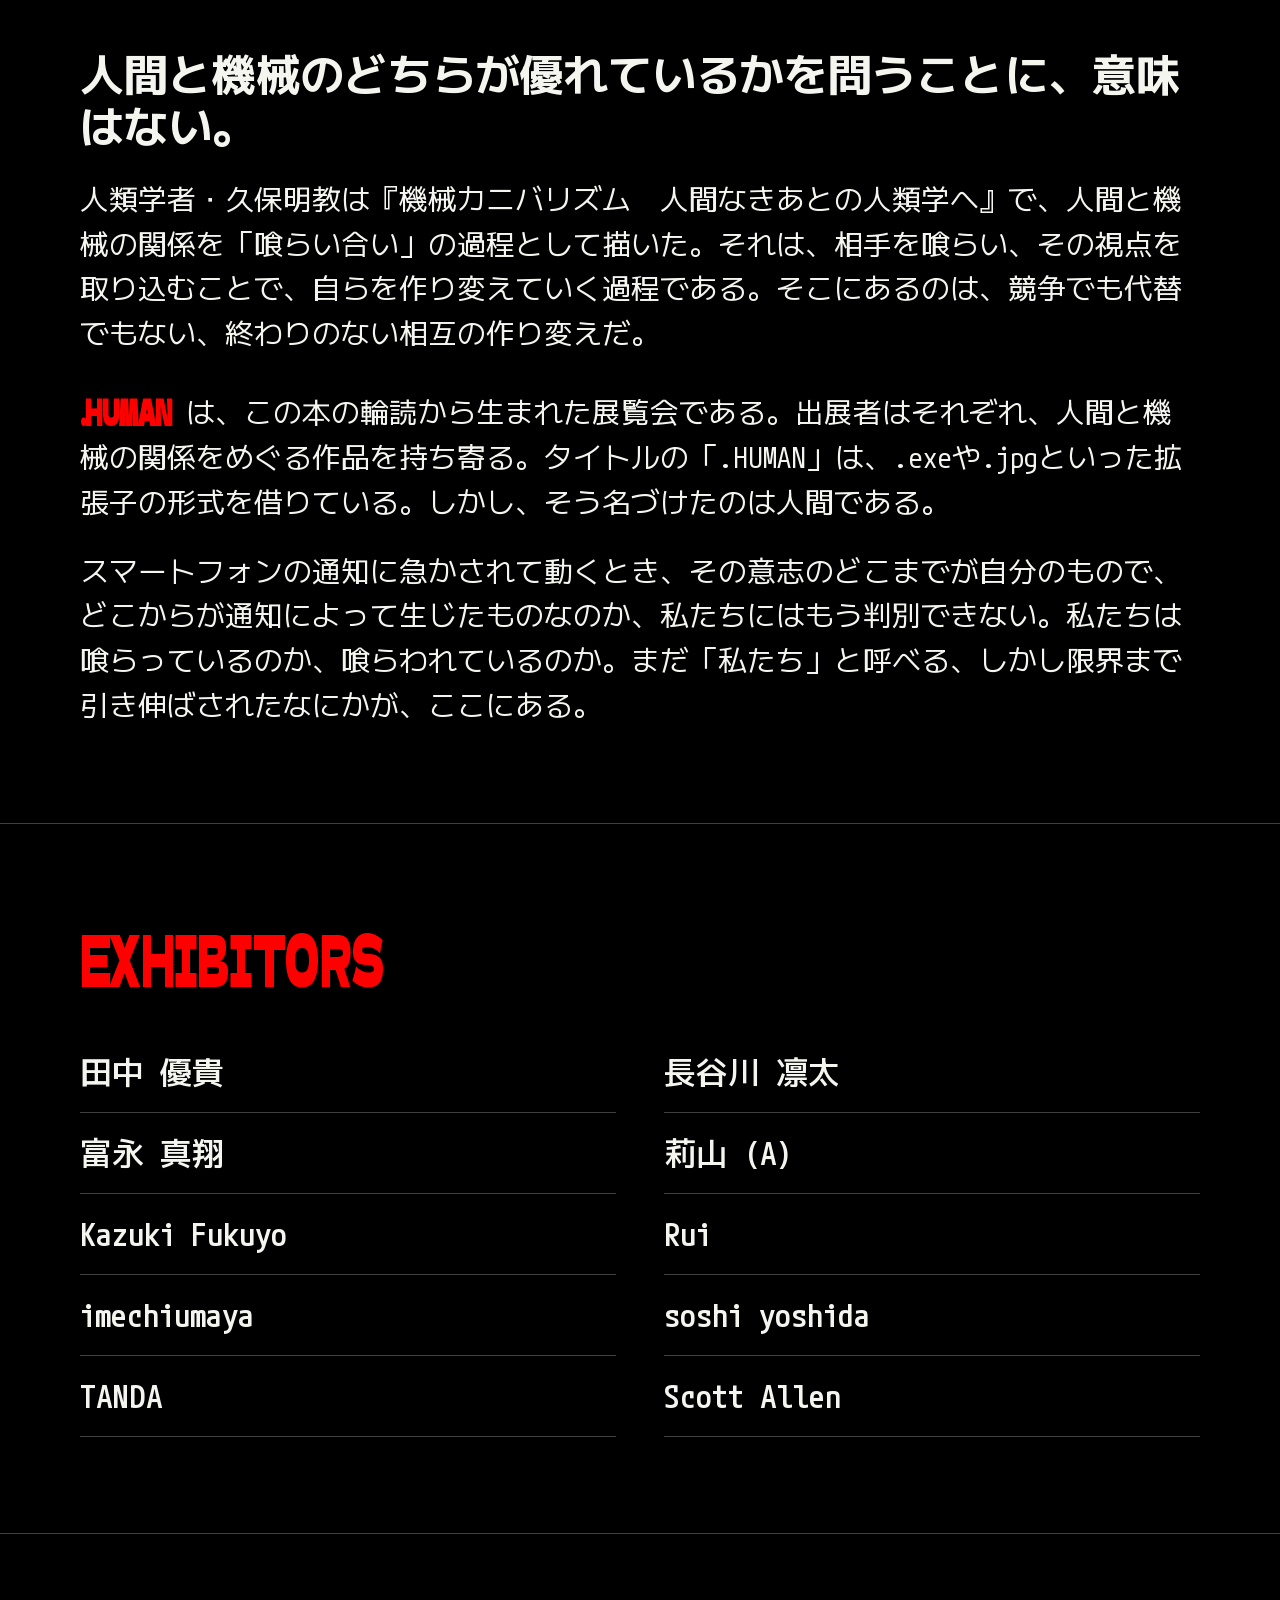
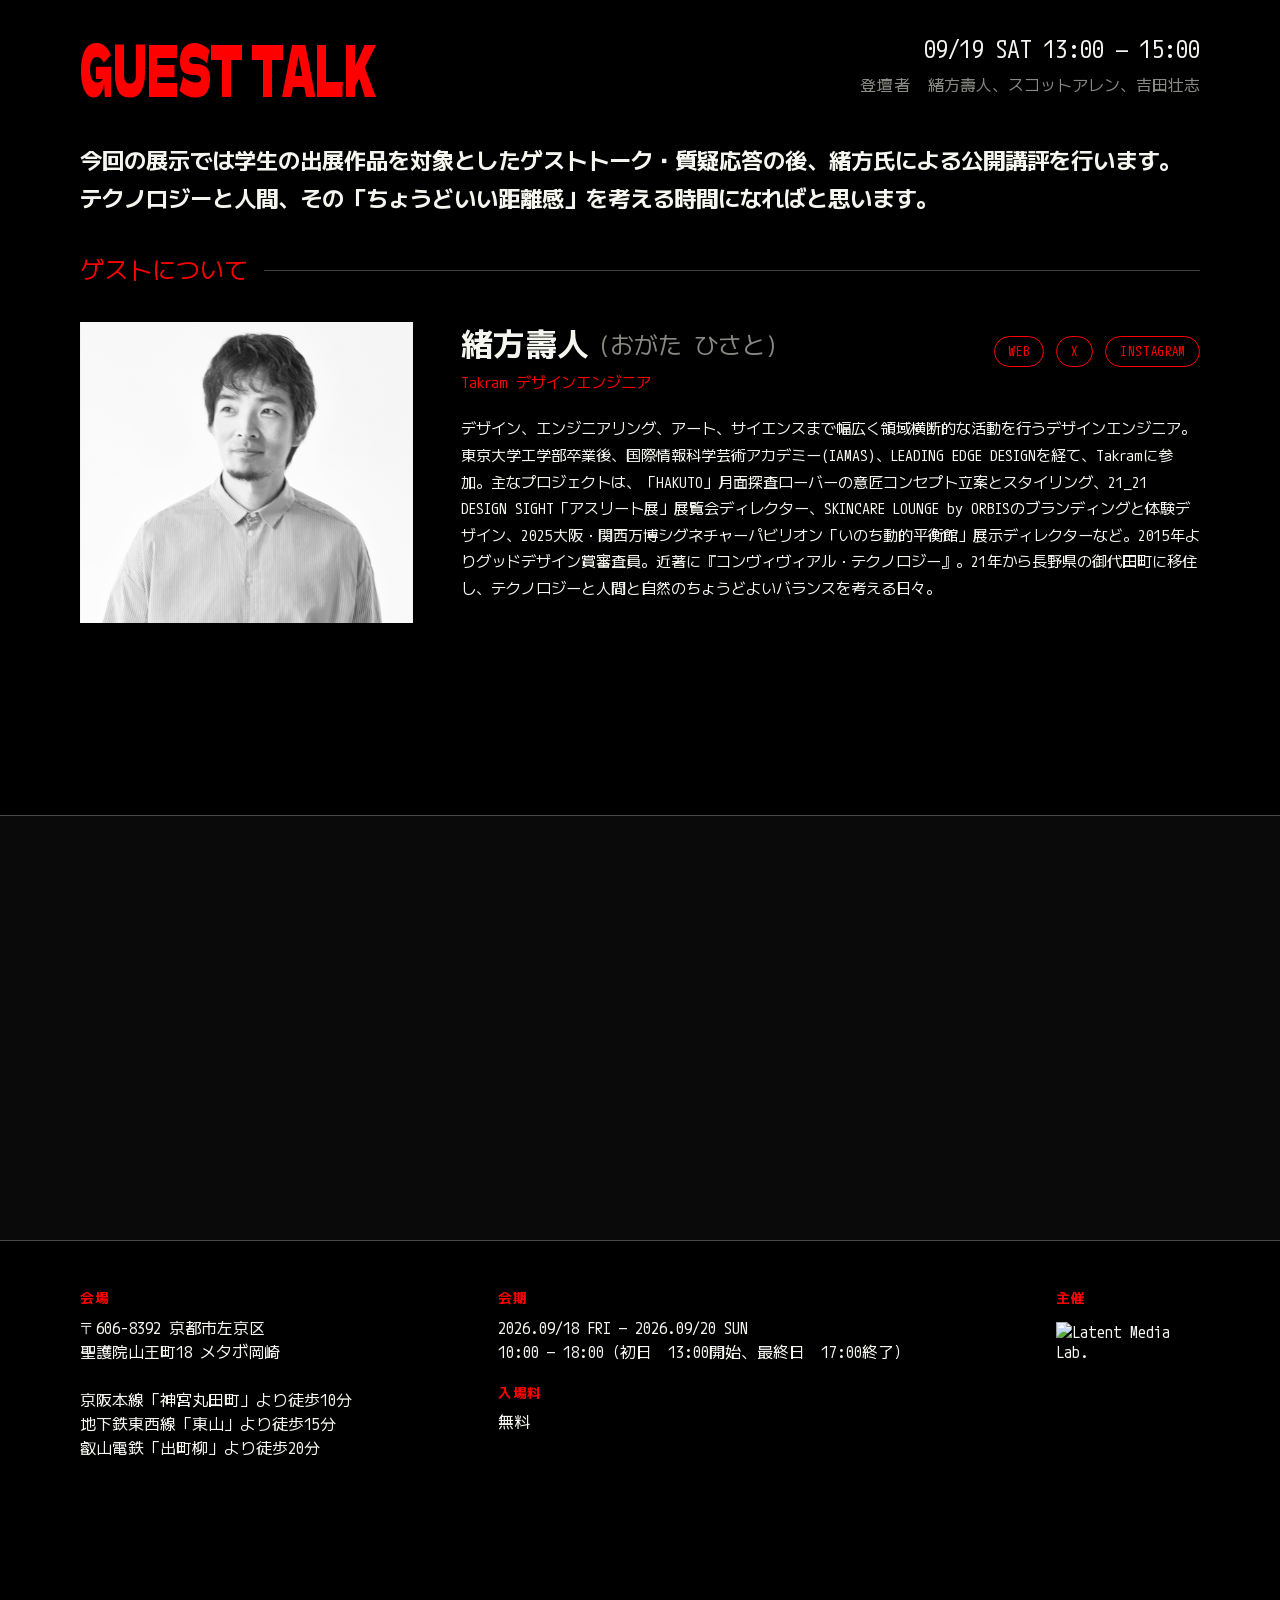
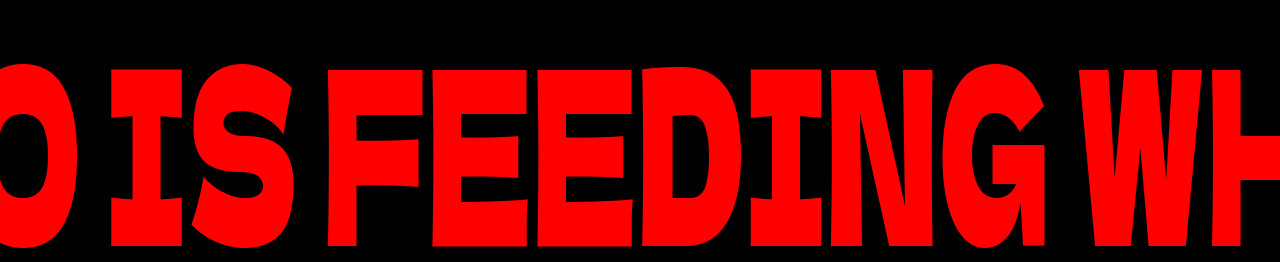
==== commit 6fc645d2: "💥 Removed the interactive web-like exhibitors section with the original name list" ====
--- a/index.html
+++ b/index.html
@@ -177,33 +177,76 @@
       <section id="exhibitors" class="exhibitors">
         <div class="exhibitors__inner">
           <h2 class="section-heading">EXHIBITORS</h2>
-        </div>
-
-        <!-- a sibling of .exhibitors__inner (not nested in it) so its drag/
-             float bounds span the full section width, not just the inner
-             column — same full-bleed pattern as .footer__marquee below
-             .footer__inner. Populated from EXHIBITORS by js/exhibitor-web.js:
-             names float and drift, joined by a fixed set of threads standing
-             for what they share. Falls back to a plain wrapped list under
-             prefers-reduced-motion (see .exhibitor-web in css/style.css) —
-             that fallback still reads as part of this section visually
-             thanks to shared padding, even though it's not in .exhibitors__inner. -->
-        <ul class="exhibitor-web" id="exhibitorWeb"></ul>
-
-        <!-- credits where the lines came from: the threads between the names
-             are a reading of the exhibitors' profiles made by a machine, on a
-             page about people and machines remaking each other. Kept to a
-             footnote — it's a source note, not part of the work. -->
-        <p class="exhibitors__note">
-          <a
-            href="https://claude.ai/share/809494cc-ac5f-4168-a253-c4a9963f9916"
-            class="exhibitors__note-link"
-            target="_blank"
-            rel="noopener noreferrer"
-            lang="ja"
-            >※出展者のプロフィール分析による関係図</a
-          >
-        </p>
+
+          <!-- The rows and their links are plain markup: there are ten
+               exhibitors and that number isn't going to change. Only the
+               names are filled in, from EXHIBITORS in
+               js/exhibitors-data.js matched on data-artist, so the names
+               themselves still have a single source of truth shared with
+               artist.html. -->
+          <ul class="exhibitor-list">
+            <li>
+              <a class="exhibitor-card" href="artist.html?id=artist-01">
+                <span class="exhibitor-card__name" data-artist="artist-01"
+                ></span>
+              </a>
+            </li>
+            <li>
+              <a class="exhibitor-card" href="artist.html?id=artist-02">
+                <span class="exhibitor-card__name" data-artist="artist-02"
+                ></span>
+              </a>
+            </li>
+            <li>
+              <a class="exhibitor-card" href="artist.html?id=artist-03">
+                <span class="exhibitor-card__name" data-artist="artist-03"
+                ></span>
+              </a>
+            </li>
+            <li>
+              <a class="exhibitor-card" href="artist.html?id=artist-04">
+                <span class="exhibitor-card__name" data-artist="artist-04"
+                ></span>
+              </a>
+            </li>
+            <li>
+              <a class="exhibitor-card" href="artist.html?id=artist-05">
+                <span class="exhibitor-card__name" data-artist="artist-05"
+                ></span>
+              </a>
+            </li>
+            <li>
+              <a class="exhibitor-card" href="artist.html?id=artist-06">
+                <span class="exhibitor-card__name" data-artist="artist-06"
+                ></span>
+              </a>
+            </li>
+            <li>
+              <a class="exhibitor-card" href="artist.html?id=artist-07">
+                <span class="exhibitor-card__name" data-artist="artist-07"
+                ></span>
+              </a>
+            </li>
+            <li>
+              <a class="exhibitor-card" href="artist.html?id=artist-08">
+                <span class="exhibitor-card__name" data-artist="artist-08"
+                ></span>
+              </a>
+            </li>
+            <li>
+              <a class="exhibitor-card" href="artist.html?id=artist-09">
+                <span class="exhibitor-card__name" data-artist="artist-09"
+                ></span>
+              </a>
+            </li>
+            <li>
+              <a class="exhibitor-card" href="artist.html?id=artist-10">
+                <span class="exhibitor-card__name" data-artist="artist-10"
+                ></span>
+              </a>
+            </li>
+          </ul>
+        </div>
       </section>
 
       <section id="guest" class="guest">
@@ -387,7 +430,6 @@
     </main>
 
     <script src="js/exhibitors-data.js"></script>
-    <script src="js/exhibitor-web.js"></script>
     <script src="js/script.js"></script>
     <!--
     Presence ping for one of the artworks, currently left unimplemented 
--- a/css/style.css
+++ b/css/style.css
@@ -506,28 +506,12 @@
 
 /* not underlined, by request — the colour shift on hover is the only
    affordance marking these two as links */
-.guest__speakers-link,
-.exhibitors__note-link {
+.guest__speakers-link {
   transition: color 0.15s ease;
 }
 
-.guest__speakers-link:hover,
-.exhibitors__note-link:hover {
-  color: var(--red);
-}
-
-/* source note under the web, in the same grey as the guest speakers: the
-   threads between the names are a machine's reading of the exhibitors'
-   profiles, and this links to it. Aligned right, opposite the EXHIBITORS
-   heading at the other end of the section. */
-.exhibitors__note {
-  width: 100%;
-  max-width: 70rem;
-  margin: clamp(1.5rem, 4vw, 2.5rem) auto 0;
-  text-align: right;
-  font-size: clamp(0.8rem, 1.6vw, 1rem);
-  line-height: 1.7;
-  color: var(--grey);
+.guest__speakers-link:hover {
+  color: var(--red);
 }
 
 .guest__name-row {
@@ -664,22 +648,11 @@
 /* ---------- exhibitors ---------- */
 
 .exhibitors {
-  display: flex;
-  flex-direction: column;
-  min-height: 100vh;
   padding: clamp(3rem, 8vw, 6rem) var(--gap);
   border-top: 1px solid rgba(255, 255, 255, 0.25);
 }
 
 .exhibitors__inner {
-  /* explicit 100% (not the implicit auto every other __inner wrapper relies
-     on): .exhibitors is a flex column now (for .exhibitor-web's flex-grow,
-     see below), and a flex item with auto width AND auto margins resolves
-     to fit-content instead of filling the line — margin:auto disables
-     stretch per spec, leaving only the heading's own (transform-widened)
-     layout width to size against, off-center and too narrow. An explicit
-     width sidesteps that resolution entirely, flex item or not. */
-  width: 100%;
   max-width: 70rem;
   margin: 0 auto;
 }
@@ -697,88 +670,38 @@
   line-height: 1;
 }
 
-/* baseline: a plain wrapped list of names. This is what renders with no JS,
-   under prefers-reduced-motion (js/exhibitor-web.js bails before adding
-   --live), and is what js/exhibitor-web.js measures each link's natural
-   size from before switching it to position: absolute. */
-.exhibitor-web {
+/* two columns of names, each its own ruled row */
+.exhibitor-list {
   list-style: none;
   margin: 0;
   padding: 0;
-  display: flex;
-  flex-wrap: wrap;
-  gap: 1rem clamp(1.5rem, 4vw, 3rem);
-  /* fills whatever height .exhibitors's own min-height: 100vh leaves after
-     the heading, instead of sizing off its own content or a fixed clamp()
-     — same technique as .hero__art, and for the same reason: a fixed
-     figure tuned for one screen is wrong on every other */
-  flex: 1 1 auto;
-}
-
-.exhibitor-web__link {
-  display: inline-block;
-  padding: 0.35em 0.5em;
+  display: grid;
+  grid-template-columns: 1fr 1fr;
+  gap: 0 clamp(1.5rem, 4vw, 3rem);
+}
+
+.exhibitor-card {
+  display: block;
+  padding: 1.1rem 0;
+  border-bottom: 1px solid rgba(255, 255, 255, 0.25);
+  color: var(--white);
+  transition:
+    color 0.15s ease,
+    padding-left 0.15s ease;
+}
+
+.exhibitor-card:hover,
+.exhibitor-card:focus-visible {
+  color: var(--red);
+  padding-left: 0.5rem;
+}
+
+/* the same clamp as .guest__name, so the exhibitors and the guest read as
+   the same kind of name at the same weight in the hierarchy */
+.exhibitor-card__name {
   font-weight: 500;
-  color: var(--white);
-  white-space: nowrap;
-  /* same size as .guest__name, so the two name treatments read as a pair */
   font-size: clamp(1.4rem, 3.2vw, 2rem);
-  transition: color 0.15s ease;
-}
-
-/* desktop: names with a space stay one line — the <br> js/exhibitor-web.js
-   always inserts for these is switched on only in the mobile media query */
-.exhibitor-web__break {
-  display: none;
-}
-
-.exhibitor-web__link:hover,
-.exhibitor-web__link:focus-visible {
-  color: var(--red);
-}
-
-/* enhanced mode (js/exhibitor-web.js): a bounded box the names float
-   around inside, each positioned via transform: translate() every frame.
-   Height comes from .exhibitor-web's own flex-grow above; min-height is
-   just a floor for pathologically short viewports. */
-.exhibitor-web--live {
-  position: relative;
-  min-height: 18rem;
-  overflow: hidden;
-}
-
-.exhibitor-web--live .exhibitor-web__item {
-  position: absolute;
-  top: 0;
-  left: 0;
-  /* js sets the real position on first frame; start off the visible edge
-     instead of stacked at (0,0) so there's no flash before that */
-  transform: translate(-9999px, -9999px);
-}
-
-.exhibitor-web--live .exhibitor-web__link {
-  cursor: grab;
-  /* dragging is press-and-move, not a touch scroll gesture */
-  touch-action: none;
-}
-
-.exhibitor-web__item.is-dragging {
-  /* picked-up name paints above its neighbors instead of possibly under them */
-  z-index: 1;
-}
-
-.exhibitor-web__item.is-dragging .exhibitor-web__link {
-  cursor: grabbing;
-}
-
-/* nearest-neighbor lines, redrawn every frame to track the floating names.
-   Sits behind the <li> links in paint order (inserted as the first child) */
-.exhibitor-web__lines {
-  position: absolute;
-  inset: 0;
-  width: 100%;
-  height: 100%;
-  pointer-events: none;
+  line-height: 1.4;
 }
 
 /* ---------- footer (visit info + closing marquee) ---------- */
@@ -1343,17 +1266,9 @@
     align-self: start;
   }
 
-  /* names with a space break to two lines here (js/exhibitor-web.js always
-     inserts a <br>; .exhibitor-web__break above hides it outside this query,
-     this turns it back on), skipping 莉山 (A) per its own exception even
-     though its name also has a space. Centered since the two lines are
-     rarely equal width. */
-  .exhibitor-web__break {
-    display: inline;
-  }
-
-  .exhibitor-web__link--breakable {
-    text-align: center;
+  /* one column — two columns of names leaves each too narrow to read here */
+  .exhibitor-list {
+    grid-template-columns: 1fr;
   }
 
   /* removed: display: block; overflow-x: auto — that took the table out
